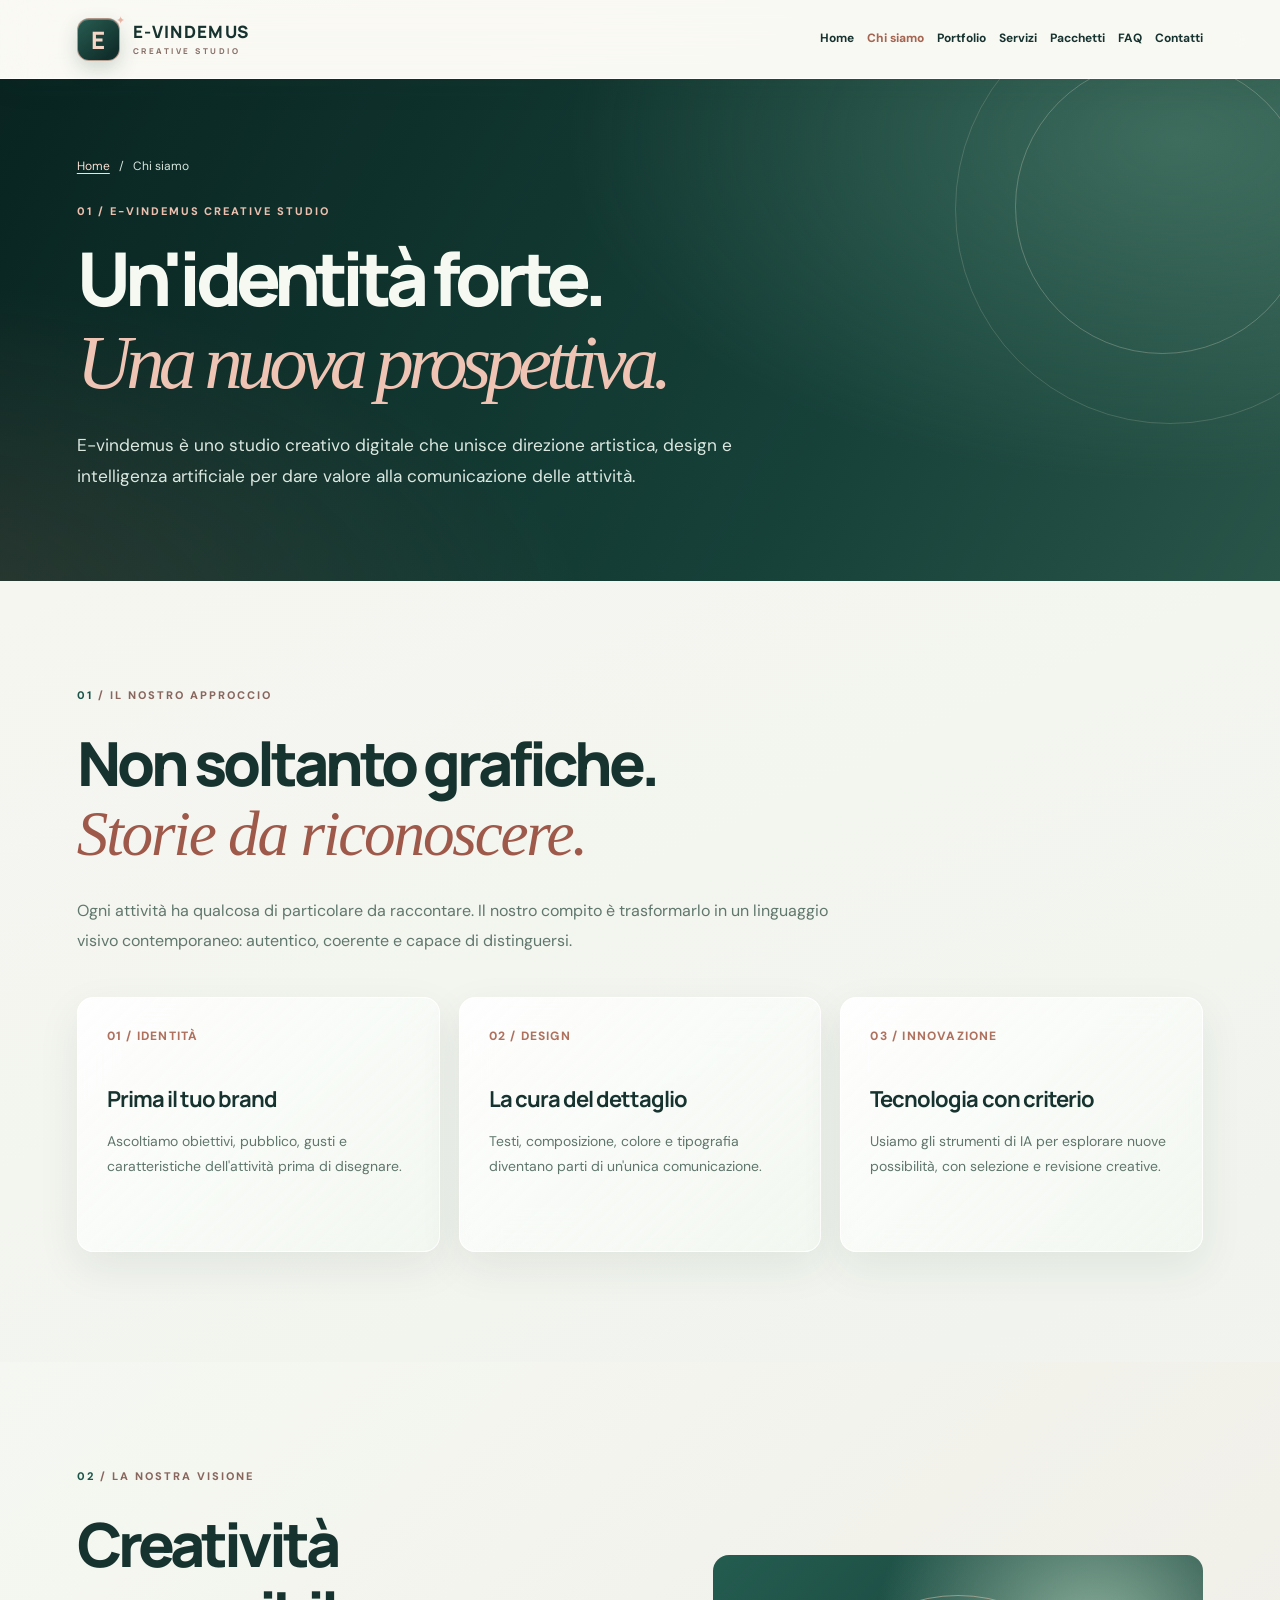
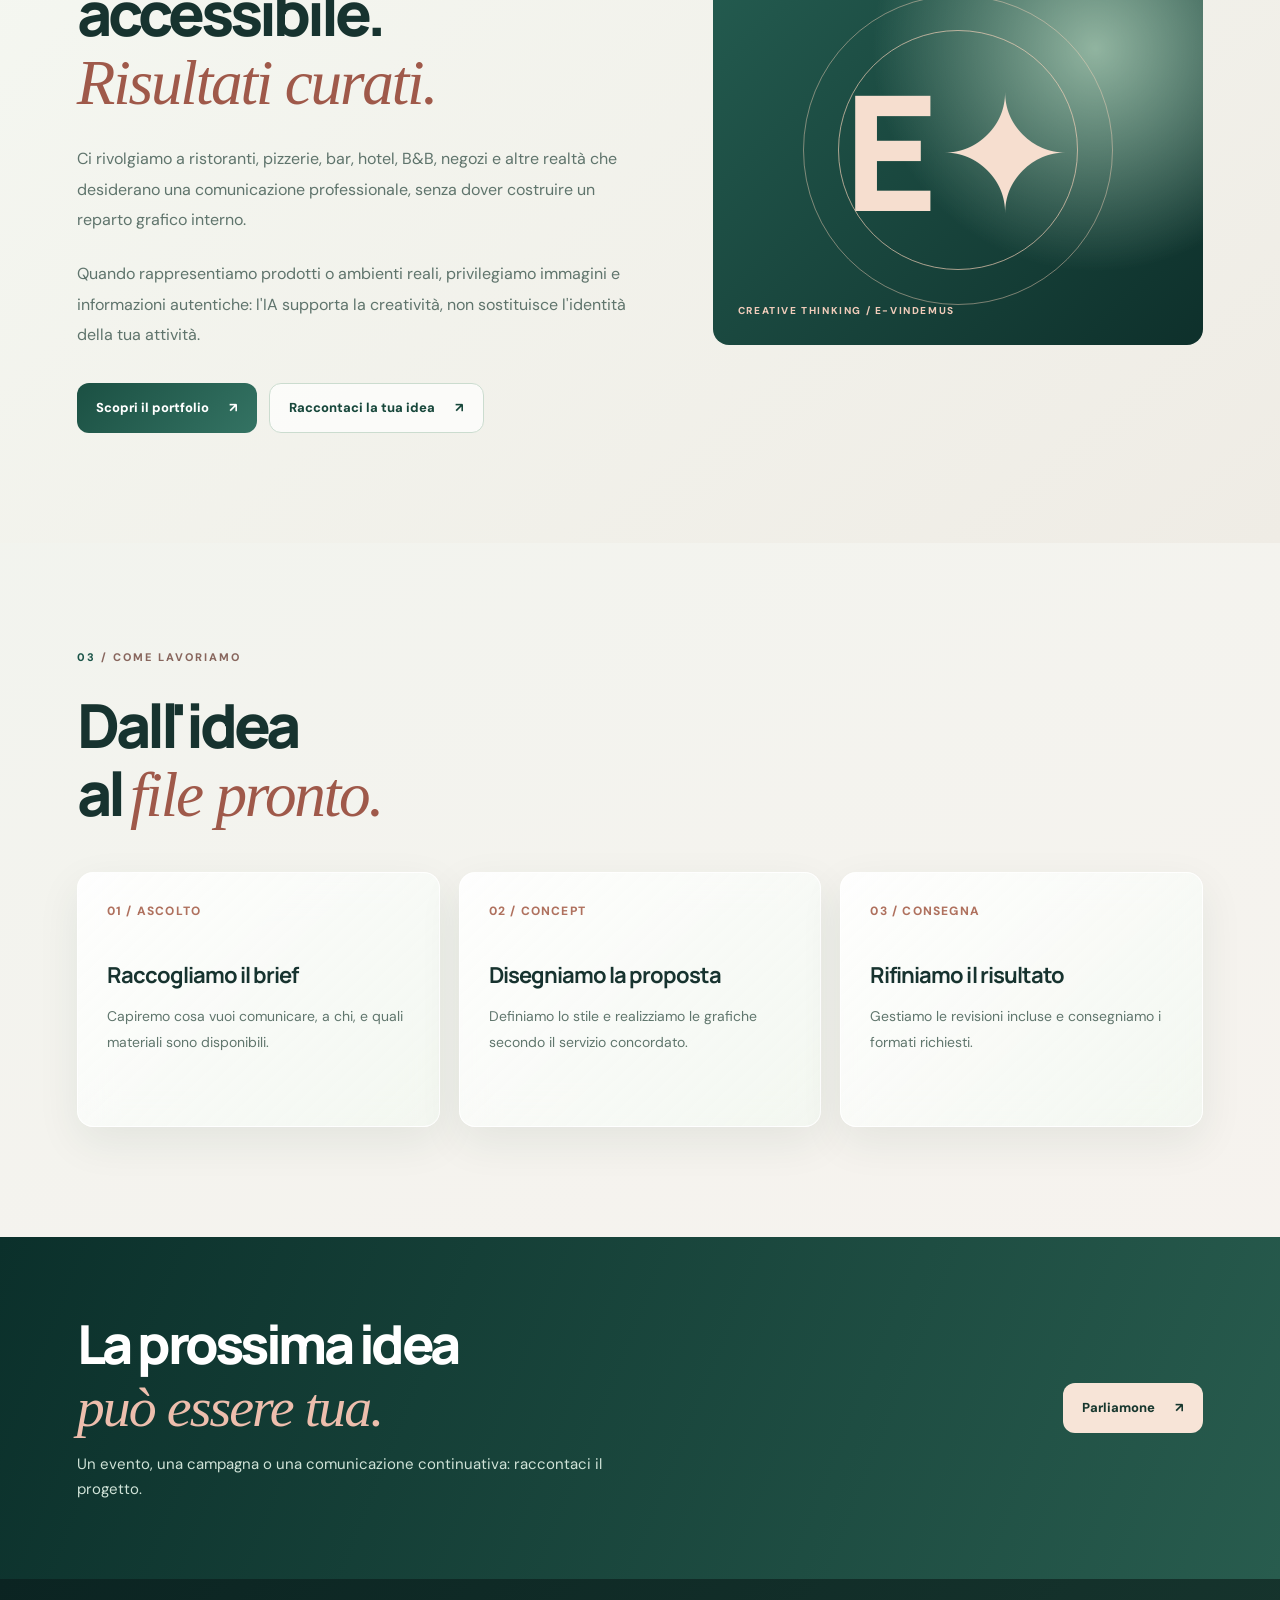
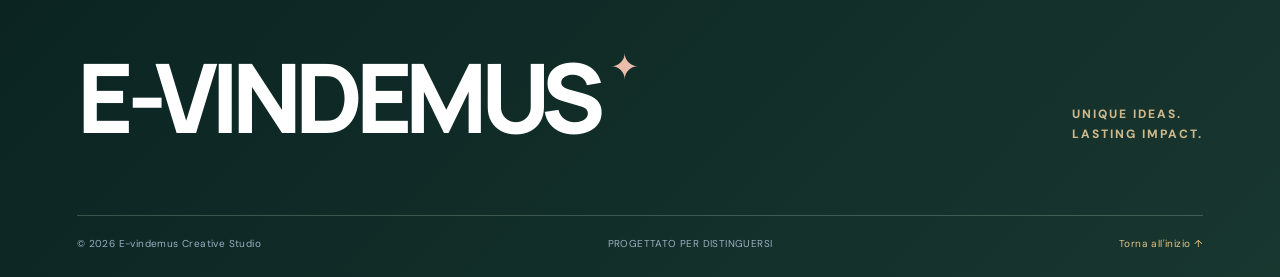
==== chi-siamo.html @ af142331 "feat: create About, Portfolio, FAQ and Contacts pages with navigation" ====
<!DOCTYPE html>
<html lang="it"><head>
<meta charset="utf-8"><meta name="viewport" content="width=device-width, initial-scale=1">
<meta name="description" content="E-vindemus: studio creativo digitale che unisce grafica, direzione artistica e intelligenza artificiale."><meta name="theme-color" content="#132C2A">
<meta property="og:type" content="website"><meta property="og:title" content="Chi siamo | E-vindemus"><meta property="og:description" content="E-vindemus: studio creativo digitale che unisce grafica, direzione artistica e intelligenza artificiale.">
<title>Chi siamo | E-vindemus</title>
<link rel="preconnect" href="https://fonts.googleapis.com">
<link rel="preconnect" href="https://fonts.gstatic.com" crossorigin>
<link href="https://fonts.googleapis.com/css2?family=DM+Sans:wght@400;500;600;700;800&family=Manrope:wght@400;500;600;700;800&display=swap" rel="stylesheet">
<link rel="stylesheet" href="assets/site-base.css"><link rel="stylesheet" href="assets/pages.css">
<script defer src="assets/config.js"></script><script defer src="assets/pages.js"></script>
</head><body><div id="ev-vindemus"><header class="ev-header">
<a class="ev-brand" href="index.html" aria-label="E-vindemus: torna alla homepage"><span class="ev-monogram">E<span>✦</span></span><span class="ev-wordmark">E-VINDEMUS<small>CREATIVE STUDIO</small></span></a>
<nav class="ev-nav" id="ev-navigation" aria-label="Navigazione principale">
<a href="index.html">Home</a>
<a href="chi-siamo.html" aria-current="page">Chi siamo</a>
<a href="portfolio.html">Portfolio</a>
<a href="index.html#ev-servizi">Servizi</a>
<a href="index.html#ev-pacchetti">Pacchetti</a>
<a href="faq.html">FAQ</a>
<a href="contatti.html">Contatti</a>
</nav>
<a class="ev-header-cta" href="contatti.html">Parliamo del tuo brand <span aria-hidden="true">↗</span></a>
<button class="ev-menu-toggle" type="button" aria-expanded="false" aria-controls="ev-navigation" aria-label="Apri il menu">☰</button>
</header><main id="ev-main"><section class="ev-inner-hero"><div class="ev-layout"><div class="ev-breadcrumb"><a href="index.html">Home</a><span>/</span><span>Chi siamo</span></div><div class="ev-page-kicker">01 / E-VINDEMUS CREATIVE STUDIO</div><h1>Un'identità forte.<br><em>Una nuova prospettiva.</em></h1><p>E-vindemus è uno studio creativo digitale che unisce direzione artistica, design e intelligenza artificiale per dare valore alla comunicazione delle attività.</p></div></section>
<section class="ev-layout ev-page-section"><div class="ev-section-label"><span>01</span> / IL NOSTRO APPROCCIO</div><h2>Non soltanto grafiche.<br><em>Storie da riconoscere.</em></h2><p class="ev-page-lead">Ogni attività ha qualcosa di particolare da raccontare. Il nostro compito è trasformarlo in un linguaggio visivo contemporaneo: autentico, coerente e capace di distinguersi.</p>
<div class="ev-feature-grid">
<article class="ev-feature-card ev-reveal"><span class="ev-feature-index">01 / IDENTITÀ</span><h3>Prima il tuo brand</h3><p>Ascoltiamo obiettivi, pubblico, gusti e caratteristiche dell'attività prima di disegnare.</p></article>
<article class="ev-feature-card ev-reveal"><span class="ev-feature-index">02 / DESIGN</span><h3>La cura del dettaglio</h3><p>Testi, composizione, colore e tipografia diventano parti di un'unica comunicazione.</p></article>
<article class="ev-feature-card ev-reveal"><span class="ev-feature-index">03 / INNOVAZIONE</span><h3>Tecnologia con criterio</h3><p>Usiamo gli strumenti di IA per esplorare nuove possibilità, con selezione e revisione creative.</p></article>
</div></section>
<section class="ev-page-section ev-page-section--soft"><div class="ev-layout ev-story"><div class="ev-reveal"><div class="ev-section-label"><span>02</span> / LA NOSTRA VISIONE</div><h2>Creatività accessibile.<br><em>Risultati curati.</em></h2><p>Ci rivolgiamo a ristoranti, pizzerie, bar, hotel, B&amp;B, negozi e altre realtà che desiderano una comunicazione professionale, senza dover costruire un reparto grafico interno.</p><p>Quando rappresentiamo prodotti o ambienti reali, privilegiamo immagini e informazioni autentiche: l'IA supporta la creatività, non sostituisce l'identità della tua attività.</p><div class="ev-page-actions"><a class="ev-page-button" href="portfolio.html">Scopri il portfolio <span>↗</span></a><a class="ev-page-button ev-page-button--line" href="contatti.html">Raccontaci la tua idea <span>↗</span></a></div></div><div class="ev-story-art ev-reveal" role="img" aria-label="Monogramma E-vindemus decorativo"><strong>E✦</strong><small>CREATIVE THINKING / E-VINDEMUS</small></div></div></section>
<section class="ev-page-section ev-layout"><div class="ev-section-label"><span>03</span> / COME LAVORIAMO</div><h2>Dall'idea<br>al <em>file pronto.</em></h2><div class="ev-feature-grid"><article class="ev-feature-card"><span class="ev-feature-index">01 / ASCOLTO</span><h3>Raccogliamo il brief</h3><p>Capiremo cosa vuoi comunicare, a chi, e quali materiali sono disponibili.</p></article><article class="ev-feature-card"><span class="ev-feature-index">02 / CONCEPT</span><h3>Disegniamo la proposta</h3><p>Definiamo lo stile e realizziamo le grafiche secondo il servizio concordato.</p></article><article class="ev-feature-card"><span class="ev-feature-index">03 / CONSEGNA</span><h3>Rifiniamo il risultato</h3><p>Gestiamo le revisioni incluse e consegniamo i formati richiesti.</p></article></div></section>
<section class="ev-page-cta"><div class="ev-layout"><div><h2>La prossima idea<br><em>può essere tua.</em></h2><p>Un evento, una campagna o una comunicazione continuativa: raccontaci il progetto.</p></div><a class="ev-page-button" href="contatti.html">Parliamone <span aria-hidden="true">↗</span></a></div></section></main><footer class="ev-footer"><div class="ev-layout"><div class="ev-footer-top"><div class="ev-footer-name">E-VINDEMUS<span>✦</span></div><p>UNIQUE IDEAS.<br>LASTING IMPACT.</p></div><div class="ev-footer-bottom"><span>© <span id="ev-year">2026</span> E-vindemus Creative Studio</span><span>PROGETTATO PER DISTINGUERSI</span><a href="index.html">Torna all'inizio ↑</a></div></div></footer></div></body></html>
---- assets/site-base.css ----
html{scroll-behavior:smooth}body{margin:0;background:#f7f5ef}


#ev-vindemus{--navy:#08182c;--navy2:#102741;--navy3:#163657;--navy4:#214766;--gold:#d6b16e;--gold2:#f3dbab;--warm:#f7f4ed;--paper:#fffefa;--ink:#162942;--muted:#6d7988;--line:#e6e2d8;background:var(--warm);color:var(--ink);font:400 15px/1.65 'DM Sans',Arial,sans-serif;width:100%;overflow:hidden;isolation:isolate}
#ev-vindemus *,#ev-vindemus *:before,#ev-vindemus *:after{box-sizing:border-box}#ev-vindemus h1,#ev-vindemus h2,#ev-vindemus h3,#ev-vindemus p{margin:0}#ev-vindemus h1,#ev-vindemus h2,#ev-vindemus h3{font-family:'Manrope',Arial,sans-serif}#ev-vindemus a{text-decoration:none;color:inherit}#ev-vindemus img,#ev-vindemus svg{display:block;max-width:100%}#ev-vindemus button,#ev-vindemus input,#ev-vindemus select,#ev-vindemus textarea{font:inherit}#ev-vindemus button{cursor:pointer}#ev-vindemus :focus-visible{outline:3px solid #e1b55e;outline-offset:3px}#ev-vindemus .ev-layout{max-width:1450px;padding-left:6%;padding-right:6%;margin:auto}#ev-vindemus section[id]{scroll-margin-top:85px}#ev-vindemus h2{font-size:clamp(37px,4.75vw,72px);line-height:1.13;letter-spacing:-.06em;font-weight:800}#ev-vindemus h2 em{font:italic 400 1.04em Georgia,serif;letter-spacing:-.035em;color:#b18b4b}#ev-vindemus .ev-section-label{font-size:11px;font-weight:800;letter-spacing:2px;color:#8b795b;margin-bottom:25px}#ev-vindemus .ev-section-label>span{color:#1b3d5a}#ev-vindemus .ev-section-label.ev-light-label{color:#e8d1a2}#ev-vindemus .ev-section-label.ev-light-label>span{color:#d7b36f}
/* NAVIGATION */
#ev-vindemus .ev-header{z-index:30;position:relative;min-height:84px;display:flex;align-items:center;gap:30px;padding:12px 6%;background:#f9f7f1;border-bottom:1px solid var(--line)}#ev-vindemus .ev-brand{display:flex;align-items:center;gap:13px;flex-shrink:0}#ev-vindemus .ev-monogram{position:relative;display:grid;place-items:center;width:43px;height:43px;background:var(--navy);color:var(--gold2);font:800 24px 'Manrope';border:1px solid #bf9a5d}#ev-vindemus .ev-monogram>span{position:absolute;font-size:11px;right:-6px;top:-7px;color:#dcb96b}#ev-vindemus .ev-wordmark{font:800 17px/1.05 'Manrope';letter-spacing:.08em}#ev-vindemus .ev-wordmark small{display:block;font-size:8px;color:#96845c;letter-spacing:2.5px;margin-top:6px}#ev-vindemus .ev-nav{display:flex;align-items:center;gap:clamp(14px,2vw,34px);margin-left:auto}#ev-vindemus .ev-nav a{font-size:12px;font-weight:700;white-space:nowrap}#ev-vindemus .ev-nav a:hover{color:#9f7637}#ev-vindemus .ev-header-cta{background:var(--navy);color:#fff;display:flex;align-items:center;gap:25px;padding:13px 19px;font-size:11px;font-weight:800;white-space:nowrap}#ev-vindemus .ev-header-cta span{color:var(--gold2);font-size:19px}#ev-vindemus .ev-header-cta:hover{background:var(--navy3)}#ev-vindemus .ev-menu-toggle{display:none;border:1px solid #d9d2c7;padding:5px 10px;background:transparent;color:var(--navy);font-size:23px}
/* HERO */
#ev-vindemus .ev-hero{position:relative;background:var(--navy);color:#f8f6f0}#ev-vindemus .ev-hero:before{content:'';position:absolute;inset:0;background:radial-gradient(circle at 70% 42%,#23486d77,transparent 35%),radial-gradient(circle at 35% 120%,#b28c4224,transparent 43%);pointer-events:none}#ev-vindemus .ev-grain{position:absolute;inset:0;opacity:.14;pointer-events:none;background-image:linear-gradient(90deg,#ffffff0b 1px,transparent 1px),linear-gradient(#ffffff0b 1px,transparent 1px);background-size:74px 74px}#ev-vindemus .ev-hero-main{display:grid;grid-template-columns:1.05fr .95fr;min-height:680px;align-items:stretch;position:relative;gap:2%}#ev-vindemus .ev-hero-copy{padding:102px 0 76px;display:flex;flex-direction:column;align-items:flex-start;position:relative;z-index:3}#ev-vindemus .ev-kicker{display:flex;align-items:center;gap:12px;font-size:10px;font-weight:800;letter-spacing:2px}#ev-vindemus .ev-gold{color:#e7cd97}#ev-vindemus .ev-kicker-line{width:26px;height:1px;background:var(--gold)}#ev-vindemus .ev-hero h1{font-size:clamp(52px,5.8vw,94px);letter-spacing:-.085em;line-height:1.03;font-weight:800;margin:33px 0 27px;white-space:nowrap}#ev-vindemus .ev-hero h1 em{font:italic 400 1.08em Georgia,serif;color:var(--gold2);letter-spacing:-.06em}#ev-vindemus .ev-hero-copy>p{font-size:16px;max-width:490px;color:#c4d0dd;line-height:1.85}#ev-vindemus .ev-hero-actions{display:flex;flex-wrap:wrap;gap:12px;margin-top:35px}#ev-vindemus .ev-btn{padding:16px 22px;display:flex;gap:27px;align-items:center;justify-content:space-between;font-size:12px;font-weight:800;transition:transform .25s,background .25s}#ev-vindemus .ev-btn:hover{transform:translateY(-3px)}#ev-vindemus .ev-btn-gold{background:var(--gold2);color:#13233a}#ev-vindemus .ev-btn-line{border:1px solid #59708a;color:#f6f6f2}#ev-vindemus .ev-btn-line:hover{background:#ffffff18}#ev-vindemus .ev-hero-under{margin-top:auto;padding-top:50px;color:#adbbc9;display:flex;gap:10px;align-items:center;font-size:12px}#ev-vindemus .ev-sparkle{font-size:24px;color:var(--gold)}
#ev-vindemus .ev-hero-composition{position:relative;min-height:610px;isolation:isolate}#ev-vindemus .ev-orbit{position:absolute;left:0;top:13%;width:590px;height:590px;border:1px solid #e3c58538;border-radius:50%;pointer-events:none}#ev-vindemus .ev-orbit-2{left:8%;top:23%;width:430px;height:430px}#ev-vindemus .ev-hero-poster{position:absolute;display:flex;flex-direction:column;align-items:flex-start;overflow:hidden;padding:24px;box-shadow:0 30px 55px #0009;border:1px solid #fff6;z-index:2}#ev-vindemus .ev-hero-poster>span,#ev-vindemus .ev-hero-poster>small{font:800 9px 'Manrope';letter-spacing:1.5px;z-index:2}#ev-vindemus .ev-hero-poster strong{font:800 clamp(33px,4vw,62px)/.91 'Manrope';letter-spacing:-.08em;z-index:2;margin:auto 0;color:#fff}#ev-vindemus .ev-hero-poster-a{width:55%;height:60%;left:8%;top:14%;transform:rotate(-11deg);background:linear-gradient(145deg,#193a55,#09243b);justify-content:space-between}#ev-vindemus .ev-gold-orb{position:absolute;width:280px;height:280px;border-radius:50%;background:radial-gradient(circle at 28% 25%,#fff1bd,#dbb571 52%,#7e5b33 80%);left:30%;top:15%;box-shadow:0 0 70px #edbf704d}#ev-vindemus .ev-hero-poster-b{width:47%;height:50%;right:4%;top:33%;z-index:3;transform:rotate(10deg);background:linear-gradient(130deg,#dec18a,#a57a3e);justify-content:space-between}#ev-vindemus .ev-hero-poster-b>span,#ev-vindemus .ev-hero-poster-b>small{color:#193248}#ev-vindemus .ev-hero-poster-b strong{font-size:clamp(31px,3.6vw,54px);color:#102d46}#ev-vindemus .ev-halo{position:absolute;width:250px;height:250px;border:34px solid #f8e6b668;border-radius:50%;top:22%;left:20%;box-shadow:inset 0 0 40px #fff7}#ev-vindemus .ev-stamp{position:absolute;right:7%;top:9%;border:1px solid #cba85a8c;color:#e5c58a;border-radius:50%;width:100px;height:100px;display:flex;flex-direction:column;align-items:center;justify-content:center;font:800 28px 'Manrope';transform:rotate(12deg);z-index:4}#ev-vindemus .ev-stamp>span{position:absolute;top:15px;right:24px;font-size:9px}#ev-vindemus .ev-stamp>small{font:800 8px/1.1 'Manrope';letter-spacing:2px;text-align:center}#ev-vindemus .ev-hero-index{position:absolute;bottom:7%;right:0;color:#d6bb82;font-size:10px;letter-spacing:2px}#ev-vindemus .ev-ticker{overflow:hidden;background:#d3ae6d;color:#13263e;white-space:nowrap;padding:15px 0;font:800 13px 'Manrope';letter-spacing:2px}#ev-vindemus .ev-ticker-track{display:flex;gap:35px;width:max-content;animation:ev-slide 26s linear infinite}#ev-vindemus .ev-ticker b{padding:0 25px;font-size:20px}#ev-vindemus .ev-ticker span{display:block}@keyframes ev-slide{to{transform:translateX(-50%)}}
/* INTRO */
#ev-vindemus .ev-intro{padding-top:125px;padding-bottom:125px;display:grid;grid-template-columns:28% 72%;gap:18px;border-bottom:1px solid var(--line)}#ev-vindemus .ev-intro-content>p{color:#677486;margin-top:31px;max-width:750px;font-size:16px;line-height:1.9}#ev-vindemus .ev-chips{display:flex;flex-wrap:wrap;gap:9px;margin-top:30px}#ev-vindemus .ev-chips span{border:1px solid #d7c6a6;padding:9px 14px;border-radius:30px;color:#6f624d;font-size:11px;font-weight:800;letter-spacing:.4px}
/* PORTFOLIO */
#ev-vindemus .ev-portfolio{padding-top:125px;padding-bottom:125px}#ev-vindemus .ev-heading-row{display:flex;align-items:flex-end;justify-content:space-between;gap:45px;margin-bottom:45px}#ev-vindemus .ev-heading-row>p{max-width:320px;flex:0 0 320px;color:var(--muted);line-height:1.85}#ev-vindemus .ev-filters{display:flex;flex-wrap:wrap;gap:8px;margin-bottom:26px}#ev-vindemus .ev-filter{border:1px solid #d5cec0;background:transparent;color:#46556c;padding:10px 20px;border-radius:30px;font-size:11px;font-weight:800}#ev-vindemus .ev-filter.is-active,#ev-vindemus .ev-filter:hover{background:var(--navy);color:#fff;border-color:var(--navy)}#ev-vindemus .ev-project-grid{display:grid;grid-template-columns:1fr 1fr;gap:55px 25px}#ev-vindemus .ev-project[hidden]{display:none!important}#ev-vindemus .ev-art{height:auto;aspect-ratio:1.1;min-height:380px;position:relative;overflow:hidden;isolation:isolate;padding:26px;transition:transform .3s}#ev-vindemus .ev-project:hover .ev-art{transform:translateY(-4px)}#ev-vindemus .ev-art-top{position:absolute;left:6%;top:6%;right:6%;display:flex;align-items:center;justify-content:space-between;font:800 10px 'Manrope';letter-spacing:1.3px;z-index:4}#ev-vindemus .ev-art-text{position:absolute;bottom:6%;left:6%;right:6%;z-index:3;display:flex;flex-direction:column;align-items:flex-start;gap:12px}#ev-vindemus .ev-art-text small{font:800 10px 'Manrope';letter-spacing:2px}#ev-vindemus .ev-art-text strong{font:800 clamp(36px,4.2vw,68px)/.91 'Manrope';letter-spacing:-.08em}#ev-vindemus .ev-art-text strong i{font:italic 400 1.03em Georgia,serif}#ev-vindemus .ev-art-text span{font:700 9px 'Manrope';letter-spacing:1.4px}#ev-vindemus .ev-art-corner{position:absolute;right:6%;bottom:6%;font-size:33px;opacity:.85}#ev-vindemus .ev-art-pizza{background:radial-gradient(circle at 64% 46%,#a84636,#4e1e23 48%,#2c1827 90%);color:#fff0dd}#ev-vindemus .ev-art-pizza:after{content:'';position:absolute;inset:0;background:linear-gradient(0deg,#1c1728d7 0%,transparent 38%);pointer-events:none}#ev-vindemus .ev-pizza-illustration{width:79%;position:absolute;left:22%;top:7%;transform:rotate(-16deg);filter:drop-shadow(0 25px 24px #190b13a3)}#ev-vindemus .ev-pizza-illustration svg{width:100%}#ev-vindemus .ev-art-hotel{background:radial-gradient(circle at 75% 22%,#355f74,#102c43 52%,#081c30);color:#fae6bf}#ev-vindemus .ev-hotel-illustration{position:absolute;width:83%;left:13%;top:7%;filter:drop-shadow(0 18px 15px #091d3277)}#ev-vindemus .ev-art-hotel:after{content:'';position:absolute;inset:0;background:linear-gradient(0deg,#051523e8 2%,transparent 47%);pointer-events:none}#ev-vindemus .ev-art-bar{background:radial-gradient(circle at 60% 32%,#425b86,#212d58 46%,#0c1d35 92%);color:#fff1d7}#ev-vindemus .ev-drink-illustration{position:absolute;width:81%;left:15%;top:5%;filter:drop-shadow(0 18px 20px #0a0d2d9e)}#ev-vindemus .ev-art-bar:after{content:'';position:absolute;inset:0;background:linear-gradient(0deg,#09162add 2%,transparent 46%);pointer-events:none}#ev-vindemus .ev-art-retail{background:radial-gradient(circle at 60% 45%,#d2c6ac,#b6a47f 46%,#a88d68 95%);color:#10293f}#ev-vindemus .ev-retail-illustration{position:absolute;width:84%;left:15%;top:4%;filter:drop-shadow(0 20px 20px #56402c55)}#ev-vindemus .ev-art-retail:after{content:'';position:absolute;inset:0;background:linear-gradient(0deg,#e6d4b5d9 0%,transparent 38%);pointer-events:none}#ev-vindemus .ev-art-retail .ev-art-text strong{font-size:clamp(34px,3.8vw,62px)}#ev-vindemus .ev-project-info{display:flex;justify-content:space-between;gap:18px;padding:20px 0;border-bottom:1px solid var(--line)}#ev-vindemus .ev-project-info span:not(.ev-project-arrow){font-size:10px;font-weight:800;letter-spacing:1.3px;color:#9c824e}#ev-vindemus .ev-project-info h3{font-size:24px;letter-spacing:-.05em;margin:5px 0}#ev-vindemus .ev-project-info p{color:var(--muted);font-size:12px}#ev-vindemus .ev-project-arrow{width:39px;height:39px;display:grid;place-items:center;border:1px solid #d7c6a7;border-radius:50%;color:#a2824a;font-size:19px;flex:0 0 auto}#ev-vindemus .ev-portfolio-disclaimer{margin-top:32px;color:#6b7682;font-size:12px;max-width:980px;line-height:1.85}#ev-vindemus .ev-portfolio-disclaimer span{color:#b48b46}
/* SERVICES */
#ev-vindemus .ev-services{background:var(--navy);color:#f8f5ef;padding:130px 0;position:relative}#ev-vindemus .ev-services:before{content:'';position:absolute;right:-150px;top:0;width:560px;height:560px;background:radial-gradient(circle,#335b7e5c,transparent 70%);pointer-events:none}#ev-vindemus .ev-services h2 em{color:#e9c891}#ev-vindemus .ev-services .ev-heading-row>p{color:#b6c5d1}#ev-vindemus .ev-services-grid{display:grid;grid-template-columns:repeat(4,1fr);gap:12px}#ev-vindemus .ev-service{display:flex;flex-direction:column;min-height:320px;background:var(--navy2);padding:24px;border:1px solid #49627f55;transition:background .25s,transform .25s}#ev-vindemus .ev-service:hover{background:#193653;transform:translateY(-4px)}#ev-vindemus .ev-service-head{display:flex;justify-content:space-between;align-items:center;font-size:9px;letter-spacing:1px;color:#d5b576;font-weight:800}#ev-vindemus .ev-service-head>span:last-child{font-size:20px}#ev-vindemus .ev-service-icon{font-size:62px;line-height:1;margin:32px 0 auto;color:var(--gold2)}#ev-vindemus .ev-service h3{font-size:19px;letter-spacing:-.04em;margin-bottom:13px}#ev-vindemus .ev-service p{color:#b7c5d2;font-size:12px;line-height:1.85}
/* PRICE */
#ev-vindemus .ev-pricing{padding-top:130px;padding-bottom:125px}#ev-vindemus .ev-price-grid{display:grid;grid-template-columns:repeat(3,1fr);gap:17px;align-items:stretch}#ev-vindemus .ev-plan{background:var(--paper);border:1px solid #e2dacc;display:flex;flex-direction:column;padding:31px 26px;min-height:510px;position:relative}#ev-vindemus .ev-plan-title{display:flex;justify-content:space-between;align-items:center;color:#a88851}#ev-vindemus .ev-plan-title small{font-size:10px;font-weight:800;letter-spacing:1.6px}#ev-vindemus .ev-plan-title span{font-size:22px}#ev-vindemus .ev-plan h3{font-size:32px;letter-spacing:-.06em;margin-top:25px}#ev-vindemus .ev-plan>p{color:var(--muted);font-size:13px;line-height:1.8;min-height:58px;margin-top:7px}#ev-vindemus .ev-price{display:flex;align-items:baseline;gap:8px;margin:25px 0}#ev-vindemus .ev-price strong{font:800 clamp(35px,3.4vw,52px) 'Manrope';letter-spacing:-.09em}#ev-vindemus .ev-price span{color:#798492;font-size:12px}#ev-vindemus .ev-rule{height:1px;background:#e2dbd0}#ev-vindemus .ev-plan ul{list-style:none;padding:0;margin:24px 0 30px;display:grid;gap:13px}#ev-vindemus .ev-plan li{display:flex;gap:10px;align-items:baseline;font-size:12px}#ev-vindemus .ev-plan li:before{content:'✓';color:#a88247;font-weight:800}#ev-vindemus .ev-plan-btn{margin-top:auto;display:flex;justify-content:space-between;gap:15px;background:var(--navy);color:#fff!important;padding:15px 18px;font-size:12px;font-weight:800;transition:background .2s}#ev-vindemus .ev-plan-btn:hover{background:var(--navy3)}#ev-vindemus .ev-plan-highlight{background:#132d4b;border-color:#132d4b;color:#fff}#ev-vindemus .ev-plan-highlight .ev-plan-title,#ev-vindemus .ev-plan-highlight .ev-plan>p,#ev-vindemus .ev-plan-highlight .ev-price span{color:#d4bd90}#ev-vindemus .ev-plan-highlight .ev-rule{background:#5e6e7e}#ev-vindemus .ev-plan-highlight li:before{color:#dfc58e}#ev-vindemus .ev-plan-highlight .ev-plan-btn{background:var(--gold2);color:#122740!important}#ev-vindemus .ev-plan-highlight .ev-plan-btn:hover{background:#f8e6c4}#ev-vindemus .ev-plan-badge{position:absolute;top:-28px;left:0;right:0;background:#d6b16e;color:#13243b;text-align:center;padding:7px;font-size:10px;letter-spacing:1px;font-weight:800}#ev-vindemus .ev-pricing-note{font-size:12px;line-height:1.8;color:var(--muted);margin-top:26px;max-width:950px}
/* PROCESS */
#ev-vindemus .ev-process{padding:125px 0;background:#ebe6db}#ev-vindemus .ev-process .ev-heading-row>p{color:#657286}#ev-vindemus .ev-steps{display:grid;grid-template-columns:repeat(4,1fr);gap:18px}#ev-vindemus .ev-steps article{padding:24px 5px 0 0;border-top:1px solid #c9b99d}#ev-vindemus .ev-steps article>span{font-size:11px;letter-spacing:2px;font-weight:800;color:#a17e43}#ev-vindemus .ev-step-mark{font-size:55px;color:#9d7d49;margin:20px 0 28px}#ev-vindemus .ev-steps h3{font-size:22px;letter-spacing:-.04em;margin-bottom:12px}#ev-vindemus .ev-steps p{font-size:13px;color:#667180;line-height:1.8}
/* FAQ */
#ev-vindemus .ev-faq{padding-top:130px;padding-bottom:135px;display:grid;grid-template-columns:.85fr 1.15fr;gap:65px}#ev-vindemus .ev-faq>div>p{margin-top:20px;color:var(--muted)}#ev-vindemus .ev-faq-items{border-top:1px solid var(--line)}#ev-vindemus .ev-faq-items details{border-bottom:1px solid var(--line)}#ev-vindemus .ev-faq-items summary{list-style:none;display:flex;justify-content:space-between;gap:25px;align-items:center;padding:23px 0;font-weight:800;font-size:14px;cursor:pointer}#ev-vindemus .ev-faq-items summary::-webkit-details-marker{display:none}#ev-vindemus .ev-faq-items summary span{width:30px;height:30px;border:1px solid #d9bd87;display:grid;place-items:center;flex:0 0 auto;font-size:18px;color:#987540}#ev-vindemus .ev-faq-items details[open] summary span{transform:rotate(45deg)}#ev-vindemus .ev-faq-items details p{color:var(--muted);font-size:13px;line-height:1.85;padding:0 30px 22px 0}
/* CONTACT */
#ev-vindemus .ev-contact{background:linear-gradient(120deg,#0b1c30,#163656);color:#fff;padding:125px 0;position:relative}#ev-vindemus .ev-contact:after{content:'';position:absolute;left:-300px;top:-300px;width:720px;height:720px;background:radial-gradient(circle,#d1a15d32,transparent 67%);pointer-events:none}#ev-vindemus .ev-contact-grid{display:grid;grid-template-columns:1fr .95fr;gap:9%;position:relative;z-index:1}#ev-vindemus .ev-contact h2{font-size:clamp(49px,6vw,90px)}#ev-vindemus .ev-contact h2 em{color:var(--gold2)}#ev-vindemus .ev-contact-copy>p{margin-top:30px;max-width:400px;color:#c3d0df;line-height:1.9}#ev-vindemus .ev-contact-goldmark{font-size:100px;color:#e2c085;line-height:1;margin:35px 0 25px}#ev-vindemus .ev-contact-small{color:#bfaa87;font-size:10px;letter-spacing:2px;font-weight:800}#ev-vindemus .ev-contact-panel{padding:clamp(24px,3.2vw,43px);background:var(--paper);color:var(--navy)}#ev-vindemus .ev-contact-panel-top{display:flex;justify-content:space-between;gap:20px;align-items:flex-start;margin-bottom:28px}#ev-vindemus .ev-contact-panel-top h3{font-size:27px;line-height:1.2;letter-spacing:-.05em}#ev-vindemus .ev-contact-panel-top>span{font-size:28px;color:#bb9558}#ev-vindemus #ev-contact-form{display:grid;gap:9px}#ev-vindemus #ev-contact-form label{font-size:12px;font-weight:800;margin-top:7px}#ev-vindemus #ev-contact-form input,#ev-vindemus #ev-contact-form select,#ev-vindemus #ev-contact-form textarea{width:100%;min-width:0;color:#172f48;border:1px solid #dedbd4;background:#f8f7f3;padding:13px 14px;border-radius:0;font-size:13px;outline-color:var(--gold)}#ev-vindemus #ev-contact-form textarea{resize:vertical}#ev-vindemus #ev-contact-form button{border:0;background:var(--navy);color:white;padding:16px 19px;display:flex;justify-content:space-between;font-weight:800;font-size:12px;margin-top:12px}#ev-vindemus #ev-contact-form button:hover{background:var(--navy3)}#ev-vindemus #ev-contact-form>small{font-size:10px;color:#7b8490;line-height:1.7}#ev-vindemus .ev-form-result{white-space:pre-line;overflow-wrap:anywhere;font-size:12px;color:#7e683d}
/* FOOTER */
#ev-vindemus .ev-footer{background:#061322;color:#fff;padding:70px 0 25px}#ev-vindemus .ev-footer-top{display:flex;align-items:flex-end;justify-content:space-between;gap:20px;margin-bottom:70px}#ev-vindemus .ev-footer-name{font:800 clamp(40px,7.5vw,105px)/1 'Manrope';letter-spacing:-.075em;overflow-wrap:anywhere}#ev-vindemus .ev-footer-name span{font-size:.36em;vertical-align:top;color:var(--gold2);margin-left:12px}#ev-vindemus .ev-footer-top>p{font-size:12px;letter-spacing:2px;font-weight:800;color:#cfb88b}#ev-vindemus .ev-footer-bottom{border-top:1px solid #37516b;padding-top:20px;display:flex;justify-content:space-between;gap:15px;flex-wrap:wrap;font-size:10px;color:#9baec3;letter-spacing:.4px}#ev-vindemus .ev-footer-bottom a{color:#e1c58c}
/* REVEAL */
#ev-vindemus .ev-reveal{opacity:1;transform:none}#ev-vindemus.ev-motion .ev-reveal{opacity:1;transform:none}#ev-vindemus.ev-motion .ev-reveal.ev-visible{opacity:1;transform:none}
@media(max-width:1120px){#ev-vindemus .ev-nav{gap:15px}#ev-vindemus .ev-header-cta{display:none}#ev-vindemus .ev-service{padding:19px}#ev-vindemus .ev-hero h1{font-size:clamp(48px,5.2vw,74px)}}
@media(max-width:900px){#ev-vindemus .ev-nav{display:none;position:absolute;top:100%;right:4%;left:4%;background:#fff;border:1px solid var(--line);padding:20px;box-shadow:0 18px 35px #0002;flex-direction:column;align-items:stretch;gap:13px}#ev-vindemus .ev-nav.ev-open{display:flex}#ev-vindemus .ev-menu-toggle{display:block;margin-left:auto}#ev-vindemus .ev-hero-main{grid-template-columns:1fr;gap:0}#ev-vindemus .ev-hero-copy{padding:85px 0 40px;min-height:520px}#ev-vindemus .ev-hero h1{font-size:clamp(52px,8.5vw,85px)}#ev-vindemus .ev-hero-composition{height:510px;min-height:510px;max-width:650px;width:100%;margin:0 auto}#ev-vindemus .ev-hero-poster-a{left:18%;height:73%;top:5%}#ev-vindemus .ev-hero-poster-b{right:11%;height:62%;top:22%}#ev-vindemus .ev-orbit{left:10%;top:0}#ev-vindemus .ev-orbit-2{left:17%;top:12%}#ev-vindemus .ev-hero-index{right:9%;bottom:5%}#ev-vindemus .ev-intro{grid-template-columns:1fr;gap:13px;padding-top:90px;padding-bottom:90px}#ev-vindemus .ev-intro .ev-section-label{margin-bottom:15px}#ev-vindemus .ev-services-grid{grid-template-columns:1fr 1fr}#ev-vindemus .ev-price-grid{grid-template-columns:1fr;gap:35px}#ev-vindemus .ev-plan{min-height:0}#ev-vindemus .ev-steps{grid-template-columns:1fr 1fr}#ev-vindemus .ev-contact-grid{grid-template-columns:1fr;gap:45px}#ev-vindemus .ev-contact-goldmark{display:none}#ev-vindemus .ev-contact-small{margin-top:20px}#ev-vindemus .ev-faq{grid-template-columns:1fr;gap:25px}}
@media(max-width:650px){#ev-vindemus .ev-layout{padding-left:5%;padding-right:5%}#ev-vindemus .ev-header{padding:12px 5%;min-height:72px}#ev-vindemus .ev-wordmark{font-size:14px}#ev-vindemus .ev-monogram{width:37px;height:37px}#ev-vindemus .ev-hero-copy{padding-top:62px;min-height:500px}#ev-vindemus .ev-hero h1{font-size:clamp(43px,9.4vw,65px)}#ev-vindemus .ev-hero-copy>p{font-size:14px}#ev-vindemus .ev-hero-actions{gap:10px}#ev-vindemus .ev-btn{font-size:11px;padding:13px 14px;gap:12px}#ev-vindemus .ev-hero-composition{height:380px;min-height:380px}#ev-vindemus .ev-hero-poster{padding:15px}#ev-vindemus .ev-hero-poster strong{font-size:clamp(25px,7vw,45px)}#ev-vindemus .ev-hero-poster-b strong{font-size:clamp(23px,6vw,36px)}#ev-vindemus .ev-hero-poster-a{left:8%;width:54%}#ev-vindemus .ev-hero-poster-b{right:5%;width:46%}#ev-vindemus .ev-gold-orb{width:180px;height:180px}#ev-vindemus .ev-halo{width:180px;height:180px}#ev-vindemus .ev-stamp{right:9%;top:2%;width:68px;height:68px;font-size:18px}#ev-vindemus .ev-stamp>small{font-size:5px}#ev-vindemus .ev-stamp>span{font-size:8px;top:10px;right:17px}#ev-vindemus .ev-hero-poster>span,#ev-vindemus .ev-hero-poster>small{font-size:7px}#ev-vindemus .ev-hero-index{font-size:8px}#ev-vindemus .ev-intro,#ev-vindemus .ev-portfolio,#ev-vindemus .ev-services,#ev-vindemus .ev-pricing,#ev-vindemus .ev-process,#ev-vindemus .ev-faq,#ev-vindemus .ev-contact{padding-top:82px;padding-bottom:82px}#ev-vindemus h2{font-size:clamp(36px,8vw,54px)}#ev-vindemus .ev-heading-row{display:block;margin-bottom:34px}#ev-vindemus .ev-heading-row>p{margin-top:22px;font-size:14px}#ev-vindemus .ev-project-grid{grid-template-columns:1fr;gap:34px}#ev-vindemus .ev-art{min-height:0;aspect-ratio:1/1}#ev-vindemus .ev-art-text strong,#ev-vindemus .ev-art-retail .ev-art-text strong{font-size:clamp(37px,9vw,58px)}#ev-vindemus .ev-service{min-height:275px}#ev-vindemus .ev-services-grid{gap:10px}#ev-vindemus .ev-service-icon{font-size:43px}#ev-vindemus .ev-service h3{font-size:17px}#ev-vindemus .ev-service p{font-size:11px}#ev-vindemus .ev-steps{gap:25px 14px}#ev-vindemus .ev-faq{gap:30px}#ev-vindemus .ev-contact h2{font-size:clamp(47px,10vw,68px)}#ev-vindemus .ev-footer-top{display:block;margin-bottom:45px}#ev-vindemus .ev-footer-top>p{margin-top:25px}#ev-vindemus .ev-footer-name{font-size:clamp(37px,9vw,65px)}}
@media(max-width:420px){#ev-vindemus .ev-hero h1{font-size:10.1vw}#ev-vindemus .ev-kicker{font-size:8px}#ev-vindemus .ev-hero-under{font-size:10px}#ev-vindemus .ev-service-grid{grid-template-columns:1fr}#ev-vindemus .ev-services-grid{grid-template-columns:1fr}#ev-vindemus .ev-steps{grid-template-columns:1fr}#ev-vindemus .ev-art{padding:15px}#ev-vindemus .ev-art-text strong,#ev-vindemus .ev-art-retail .ev-art-text strong{font-size:10.3vw}}
@media(prefers-reduced-motion:reduce){#ev-vindemus *,#ev-vindemus *:before,#ev-vindemus *:after{animation:none!important;transition:none!important}#ev-vindemus.ev-motion .ev-reveal{opacity:1;transform:none}}



/* E-VINDEMUS — LIQUID GLASS / NAVY & CHAMPAGNE / v2
   Raggi degli elementi UI: massimo 16px. I cerchi sono elementi decorativi. */
#ev-vindemus{
  --navy:#08182c;--navy2:#102741;--navy3:#163657;
  --gold:#d6b16e;--gold2:#f3dbab;--warm:#f7f4ed;
  --paper:#fffefa;--ink:#14263c;--muted:#647486;
  --ev-ease:cubic-bezier(.22,1,.36,1);
  background:linear-gradient(155deg,#faf9f5 0%,#f4f7f9 45%,#f9f6ef 100%);
  font-synthesis:none;
}
#ev-vindemus .ev-layout{max-width:1480px}
#ev-vindemus h2{letter-spacing:-.065em}
#ev-vindemus .ev-header{
  position:sticky;top:0;
  z-index:80;min-height:79px;
  background:rgba(249,250,251,.78);
  -webkit-backdrop-filter:blur(22px) saturate(170%);
  backdrop-filter:blur(22px) saturate(170%);
  border-bottom:1px solid rgba(255,255,255,.78);
  box-shadow:0 6px 34px rgba(8,24,44,.055);
}
#ev-vindemus .ev-brand{transition:transform .35s var(--ev-ease)}
#ev-vindemus .ev-brand:hover{transform:translateY(-1px)}
#ev-vindemus .ev-monogram{
  border-radius:12px;
  background:linear-gradient(145deg,#1b405e,#071a2c 65%);
  border-color:rgba(243,219,171,.7);
  box-shadow:inset 0 1px 0 rgba(255,255,255,.24),0 6px 18px rgba(8,24,44,.16)
}
#ev-vindemus .ev-nav a{transition:color .25s ease}
#ev-vindemus .ev-header-cta{
  border-radius:12px;
  background:linear-gradient(125deg,#102941,#173d5a);
  box-shadow:0 8px 22px rgba(8,24,44,.13);
  transition:transform .3s var(--ev-ease),box-shadow .3s;
}
#ev-vindemus .ev-header-cta:hover{transform:translateY(-2px);box-shadow:0 13px 27px rgba(8,24,44,.19)}
#ev-vindemus .ev-menu-toggle{border-radius:10px;background:rgba(255,255,255,.48)}
#ev-vindemus .ev-hero{
  --ev-pointer-x:65%;--ev-pointer-y:32%;
  background:
    radial-gradient(ellipse 70% 70% at 94% 19%,rgba(43,88,126,.48) 0%,transparent 68%),
    radial-gradient(ellipse 65% 75% at -13% 101%,rgba(184,130,66,.18) 0%,transparent 66%),
    linear-gradient(120deg,#061426 0%,#0a2137 52%,#112f4a 100%);
  isolation:isolate;overflow:hidden;
}
#ev-vindemus .ev-hero:before{
  background:radial-gradient(ellipse 48% 70% at var(--ev-pointer-x) var(--ev-pointer-y),rgba(235,200,137,.11),transparent 72%);
  opacity:.9;z-index:0;
}
#ev-vindemus .ev-hero:after{
  content:"";position:absolute;inset:auto -12% -40% auto;width:55%;height:90%;
  background:radial-gradient(ellipse,rgba(100,154,194,.19),transparent 67%);
  pointer-events:none;filter:blur(15px);animation:ev-ambient 12s ease-in-out infinite alternate;z-index:0;
}
#ev-vindemus .ev-grain{opacity:.07;background-size:85px 85px;z-index:1}
#ev-vindemus .ev-hero-main{position:relative;z-index:2;min-height:690px}
#ev-vindemus .ev-kicker{letter-spacing:1.55px}
#ev-vindemus .ev-hero h1{letter-spacing:-.078em;text-wrap:balance}
#ev-vindemus .ev-hero h1 em{
  color:#f3dbab;
  background:linear-gradient(100deg,#fff1d0 5%,#c49a55 38%,#f9e7b9 67%,#e0b56a 100%);
  background-size:210% 100%;
  -webkit-background-clip:text;background-clip:text;-webkit-text-fill-color:transparent;
  animation:ev-gold-shift 11s ease-in-out infinite alternate;
}
#ev-vindemus .ev-hero-copy>p{color:#cbd8e4}
#ev-vindemus .ev-hero-under{color:#bac9d7}
#ev-vindemus .ev-btn,
#ev-vindemus .ev-plan-btn,
#ev-vindemus #ev-contact-form button{
  position:relative;overflow:hidden;border-radius:12px;
  transition:transform .35s var(--ev-ease),box-shadow .35s var(--ev-ease),background .3s ease;
}
#ev-vindemus .ev-btn:after,
#ev-vindemus .ev-plan-btn:after,
#ev-vindemus #ev-contact-form button:after{
  content:"";position:absolute;width:55%;height:210%;left:-80%;top:-52%;transform:rotate(25deg);
  background:linear-gradient(90deg,transparent,rgba(255,255,255,.35),transparent);
  transition:left .65s var(--ev-ease);pointer-events:none;
}
#ev-vindemus .ev-btn:hover:after,
#ev-vindemus .ev-plan-btn:hover:after,
#ev-vindemus #ev-contact-form button:hover:after{left:140%}
#ev-vindemus .ev-btn:hover,#ev-vindemus .ev-plan-btn:hover{transform:translateY(-3px)}
#ev-vindemus .ev-btn-gold{
  background:linear-gradient(135deg,#ffe5b0,#d5a65b 85%);
  color:#122a43;box-shadow:0 10px 30px rgba(208,165,95,.19),inset 0 1px 0 rgba(255,255,255,.7);
}
#ev-vindemus .ev-btn-line{
  background:rgba(255,255,255,.065);
  -webkit-backdrop-filter:blur(16px);backdrop-filter:blur(16px);
  border:1px solid rgba(238,244,250,.32);
  box-shadow:inset 0 1px 0 rgba(255,255,255,.12);
}
#ev-vindemus .ev-btn-line:hover{background:rgba(255,255,255,.14)}
#ev-vindemus .ev-hero-composition{--ev-move-x:0px;--ev-move-y:0px}
#ev-vindemus .ev-hero-composition:before{
  content:"";position:absolute;inset:11% 3% 15% 2%;border-radius:16px;
  background:linear-gradient(140deg,rgba(255,255,255,.09),rgba(255,255,255,.015) 43%,rgba(231,193,126,.09));
  border:1px solid rgba(255,255,255,.15);box-shadow:inset 0 1px rgba(255,255,255,.16),0 22px 75px rgba(0,0,0,.1);
  -webkit-backdrop-filter:blur(6px);backdrop-filter:blur(6px);
  transform:rotate(1.5deg);
}
#ev-vindemus .ev-hero-poster{
  border-radius:16px;
  border:1px solid rgba(255,245,219,.65);
  box-shadow:0 26px 75px rgba(0,5,21,.45),0 2px 0 rgba(255,255,255,.14) inset;
  will-change:transform;
  transition:transform .8s var(--ev-ease),box-shadow .5s;
}
#ev-vindemus .ev-hero-poster-a{transform:translate3d(var(--ev-move-a-x,0px),var(--ev-move-a-y,0px),0) rotate(-9deg);background:linear-gradient(145deg,#204a68,#082239)}
#ev-vindemus .ev-hero-poster-b{transform:translate3d(var(--ev-move-b-x,0px),var(--ev-move-b-y,0px),0) rotate(8deg);background:linear-gradient(130deg,#edce96,#b4854b)}
#ev-vindemus .ev-hero-poster:hover{box-shadow:0 36px 90px rgba(0,4,17,.52),0 2px 0 rgba(255,255,255,.3) inset}
#ev-vindemus .ev-stamp{transform:rotate(8deg);box-shadow:0 8px 40px rgba(0,0,0,.15),inset 0 0 20px rgba(230,186,115,.08);-webkit-backdrop-filter:blur(13px);backdrop-filter:blur(13px)}
#ev-vindemus .ev-hero-index{color:#e4c48b}
#ev-vindemus .ev-ticker{background:linear-gradient(90deg,#f2dba9,#d6ad65 48%,#f3deb7);border-top:1px solid rgba(255,255,255,.45)}
#ev-vindemus .ev-intro{
  background:radial-gradient(ellipse 50% 60% at 93% 30%,rgba(215,230,242,.46),transparent 78%);
}
#ev-vindemus .ev-chips span{
  border-radius:12px;
  background:rgba(255,255,255,.58);
  border:1px solid rgba(201,178,133,.48);
  box-shadow:inset 0 1px 0 rgba(255,255,255,.8),0 4px 16px rgba(8,24,44,.025);
  -webkit-backdrop-filter:blur(10px);backdrop-filter:blur(10px);
}
#ev-vindemus .ev-portfolio{position:relative}
#ev-vindemus .ev-portfolio:before{
  content:"";position:absolute;top:80px;right:-7%;height:600px;width:55%;
  background:radial-gradient(ellipse,rgba(212,226,239,.46),transparent 66%);pointer-events:none;z-index:0;
}
#ev-vindemus .ev-portfolio>*{position:relative;z-index:1}
#ev-vindemus .ev-filter{
  border-radius:11px;
  background:rgba(255,255,255,.59);
  -webkit-backdrop-filter:blur(12px);backdrop-filter:blur(12px);
  border:1px solid rgba(202,209,217,.72);
  transition:background .3s,box-shadow .3s,transform .3s var(--ev-ease);
}
#ev-vindemus .ev-filter:hover{transform:translateY(-2px)}
#ev-vindemus .ev-filter.is-active{
  background:linear-gradient(135deg,#102b45,#24496a);border-color:#24496a;
  box-shadow:0 7px 17px rgba(9,34,58,.14);
}
#ev-vindemus .ev-project{
  border-radius:16px;
  padding:8px 8px 4px;
  border:1px solid rgba(255,255,255,.95);
  background:rgba(255,255,255,.75);
  -webkit-backdrop-filter:blur(18px);backdrop-filter:blur(18px);
  box-shadow:0 8px 32px rgba(22,45,65,.055),0 1px 1px rgba(17,37,58,.035);
  transition:box-shadow .45s var(--ev-ease),transform .45s var(--ev-ease);
  overflow:hidden;
}
#ev-vindemus .ev-project:hover{transform:translateY(-6px);box-shadow:0 22px 55px rgba(22,45,65,.13)}
#ev-vindemus .ev-project .ev-art{
  border-radius:12px;
  transform:none;
  overflow:hidden;
}
#ev-vindemus .ev-project:hover .ev-art{transform:none}
#ev-vindemus .ev-project .ev-art svg{
  transition:transform .7s var(--ev-ease);transform-origin:50% 50%;
}
#ev-vindemus .ev-project:hover .ev-art svg{transform:scale(1.055)}
#ev-vindemus .ev-art-top span{
  border-radius:9px;padding:7px 9px;
  background:rgba(10,27,43,.23);
  border:1px solid rgba(255,255,255,.2);
  -webkit-backdrop-filter:blur(9px);backdrop-filter:blur(9px);
  text-shadow:0 1px 8px rgba(0,0,0,.2)
}
#ev-vindemus .ev-art-retail .ev-art-top span{background:rgba(255,255,255,.38);border-color:rgba(255,255,255,.5)}
#ev-vindemus .ev-project-info{border-bottom:0;padding:19px 12px 15px}
#ev-vindemus .ev-project-arrow{
  background:linear-gradient(145deg,#fff,#f6f1e6);
  box-shadow:inset 0 1px rgba(255,255,255,.9),0 4px 12px rgba(12,32,51,.08);
  transition:transform .35s var(--ev-ease);
}
#ev-vindemus .ev-project:hover .ev-project-arrow{transform:translate(2px,-2px)}
#ev-vindemus .ev-services{
  background:
    radial-gradient(ellipse 58% 83% at 100% 2%,rgba(43,93,137,.42),transparent 68%),
    radial-gradient(ellipse 40% 66% at -8% 90%,rgba(191,148,83,.12),transparent 68%),
    linear-gradient(145deg,#071627,#132f49 65%,#081a2f);
}
#ev-vindemus .ev-services:before{background:radial-gradient(circle,rgba(146,177,199,.19),transparent 66%);filter:blur(40px)}
#ev-vindemus .ev-service{
  position:relative;overflow:hidden;isolation:isolate;
  border-radius:16px;
  background:linear-gradient(145deg,rgba(255,255,255,.14),rgba(255,255,255,.035) 75%);
  border:1px solid rgba(255,255,255,.19);
  box-shadow:inset 0 1px 0 rgba(255,255,255,.21),0 17px 40px rgba(0,0,0,.12);
  -webkit-backdrop-filter:blur(21px) saturate(140%);backdrop-filter:blur(21px) saturate(140%);
  transition:transform .45s var(--ev-ease),background .35s,box-shadow .45s;
}
#ev-vindemus .ev-service:before{
  content:"";position:absolute;top:-110px;left:-90px;width:230px;height:230px;
  border-radius:50%;background:radial-gradient(circle,rgba(237,203,145,.15),transparent 70%);pointer-events:none;
}
#ev-vindemus .ev-service:hover{
  background:linear-gradient(145deg,rgba(255,255,255,.19),rgba(255,255,255,.06) 70%);
  transform:translateY(-7px);
  box-shadow:inset 0 1px 0 rgba(255,255,255,.28),0 25px 55px rgba(0,0,0,.2)
}
#ev-vindemus .ev-service-icon{color:#f3dfb7;text-shadow:0 7px 30px rgba(233,201,148,.18)}
#ev-vindemus .ev-service p{color:#c8d4df}
#ev-vindemus .ev-pricing{
  background:radial-gradient(ellipse 58% 74% at 110% 43%,rgba(209,226,239,.41),transparent 73%);
}
#ev-vindemus .ev-plan{
  border-radius:16px;overflow:hidden;
  background:linear-gradient(150deg,rgba(255,255,255,.95),rgba(250,249,245,.73));
  border:1px solid rgba(255,255,255,.9);
  box-shadow:0 14px 45px rgba(21,45,66,.07),0 1px 2px rgba(18,40,65,.025);
  -webkit-backdrop-filter:blur(18px);backdrop-filter:blur(18px);
  transition:transform .4s var(--ev-ease),box-shadow .4s;
}
#ev-vindemus .ev-plan:hover{transform:translateY(-7px);box-shadow:0 24px 60px rgba(21,45,66,.13)}
#ev-vindemus .ev-plan-highlight{
  background:
    radial-gradient(ellipse at 100% 5%,rgba(209,173,104,.18),transparent 40%),
    linear-gradient(155deg,rgba(28,69,104,.98),rgba(9,30,52,.99) 80%);
  border:1px solid rgba(219,189,126,.6);
  box-shadow:0 22px 65px rgba(11,44,72,.23),inset 0 1px 0 rgba(255,255,255,.2);
}
#ev-vindemus .ev-plan-highlight:hover{box-shadow:0 29px 80px rgba(11,44,72,.29)}
#ev-vindemus .ev-plan-badge{
  position:relative;top:auto;left:auto;right:auto;
  margin:-31px -26px 30px;padding:11px 15px;
  background:linear-gradient(90deg,#edd3a2,#c69c5b 60%,#ead3a5);
  letter-spacing:1.1px;
}
#ev-vindemus .ev-plan-highlight .ev-plan-btn{
  background:linear-gradient(110deg,#ffe8bb,#d9ad67);box-shadow:0 9px 25px rgba(0,0,0,.14);
}
#ev-vindemus .ev-plan:not(.ev-plan-highlight) .ev-plan-btn{
  background:linear-gradient(120deg,#0e2740,#1a4260);
}
#ev-vindemus .ev-process{
  background:linear-gradient(125deg,#edf3f6 0%,#f6f4ed 56%,#eee8da 100%);
}
#ev-vindemus .ev-steps article{
  position:relative;
  border:1px solid rgba(255,255,255,.91);
  border-radius:16px;
  background:linear-gradient(145deg,rgba(255,255,255,.8),rgba(255,255,255,.35));
  padding:25px 22px 27px;
  box-shadow:0 12px 38px rgba(22,45,65,.055),inset 0 1px 0 rgba(255,255,255,.95);
  -webkit-backdrop-filter:blur(15px);backdrop-filter:blur(15px);
  transition:transform .38s var(--ev-ease),box-shadow .38s;
}
#ev-vindemus .ev-steps article:hover{transform:translateY(-5px);box-shadow:0 17px 48px rgba(22,45,65,.095)}
#ev-vindemus .ev-step-mark{background:linear-gradient(120deg,#d2ac69,#8d6b37);-webkit-background-clip:text;background-clip:text;-webkit-text-fill-color:transparent}
#ev-vindemus .ev-faq-items{border-top:0}
#ev-vindemus .ev-faq-items details{
  margin:0 0 11px;padding:0 20px;
  border:1px solid rgba(227,232,236,.85);
  border-radius:12px;background:rgba(255,255,255,.68);
  box-shadow:inset 0 1px 0 rgba(255,255,255,.85),0 5px 22px rgba(20,43,60,.035);
  -webkit-backdrop-filter:blur(13px);backdrop-filter:blur(13px);
  transition:box-shadow .3s;
}
#ev-vindemus .ev-faq-items details[open]{box-shadow:0 12px 32px rgba(20,43,60,.075)}
#ev-vindemus .ev-faq-items details[open] p{animation:ev-faq-reveal .3s var(--ev-ease) both}
@keyframes ev-faq-reveal{from{opacity:.2;transform:translateY(-5px)}to{opacity:1;transform:translateY(0)}}
#ev-vindemus .ev-faq-items summary span{border-radius:9px;background:rgba(218,185,123,.14)}
#ev-vindemus .ev-contact{
  background:
    radial-gradient(ellipse 65% 79% at 0% 15%,rgba(55,112,159,.3),transparent 76%),
    radial-gradient(ellipse 44% 74% at 100% 100%,rgba(191,148,77,.16),transparent 73%),
    linear-gradient(126deg,#081a2c,#183a56);
}
#ev-vindemus .ev-contact-panel{
  border-radius:16px;
  background:linear-gradient(145deg,rgba(255,255,255,.94),rgba(248,250,252,.85));
  border:1px solid rgba(255,255,255,.94);
  box-shadow:0 27px 75px rgba(1,13,29,.29),inset 0 1px rgba(255,255,255,.9);
  -webkit-backdrop-filter:blur(28px) saturate(150%);backdrop-filter:blur(28px) saturate(150%);
}
#ev-vindemus #ev-contact-form input,
#ev-vindemus #ev-contact-form select,
#ev-vindemus #ev-contact-form textarea{
  border-radius:10px;background:rgba(255,255,255,.76);
  border:1px solid #dfe5e9;
  transition:border-color .25s,box-shadow .25s,background .25s;
}
#ev-vindemus #ev-contact-form input:focus,
#ev-vindemus #ev-contact-form select:focus,
#ev-vindemus #ev-contact-form textarea:focus{
  border-color:#be9c60;box-shadow:0 0 0 4px rgba(215,180,111,.16);background:white;outline:0;
}
#ev-vindemus #ev-contact-form button{background:linear-gradient(110deg,#102e49,#225174);border-radius:11px}
#ev-vindemus .ev-footer{background:linear-gradient(135deg,#061320,#0e263c)}
/* Motion is progressive: without JS the page remains fully visible. */
#ev-vindemus.ev-motion .ev-reveal.ev-visible{animation:ev-reveal-up .8s var(--ev-ease) both}
#ev-vindemus .ev-hero-copy.ev-visible{animation-delay:.06s}
#ev-vindemus .ev-orbit-1{animation:ev-orbit-rotation 65s linear infinite}
#ev-vindemus .ev-orbit-2{animation:ev-orbit-counter 48s linear infinite}
#ev-vindemus .ev-sparkle,#ev-vindemus .ev-contact-goldmark{animation:ev-pulse-soft 5s ease-in-out infinite}
@keyframes ev-reveal-up{from{opacity:.25;transform:translate3d(0,24px,0);filter:blur(3px)}to{opacity:1;transform:translate3d(0,0,0);filter:blur(0)}}
@keyframes ev-ambient{from{transform:translate(-3%,3%) scale(.96);opacity:.8}to{transform:translate(5%,-4%) scale(1.11);opacity:1}}
@keyframes ev-gold-shift{from{background-position:5% 50%}to{background-position:95% 50%}}
@keyframes ev-orbit-rotation{to{transform:rotate(360deg)}}
@keyframes ev-orbit-counter{to{transform:rotate(-360deg)}}
@keyframes ev-pulse-soft{0%,100%{opacity:1;filter:drop-shadow(0 0 0 transparent)}50%{opacity:.7;filter:drop-shadow(0 0 14px rgba(225,188,117,.3))}}
@media(max-width:900px){
  #ev-vindemus .ev-header{position:sticky}
  #ev-vindemus .ev-nav.ev-open{
    background:rgba(255,255,255,.95);border:1px solid rgba(255,255,255,.95);
    -webkit-backdrop-filter:blur(24px);backdrop-filter:blur(24px);
    border-radius:14px;box-shadow:0 23px 65px rgba(8,24,44,.18);
  }
  #ev-vindemus .ev-plan-badge{margin:-31px -26px 27px}
  #ev-vindemus .ev-hero-composition:before{inset:6% 4% 10% 4%}
}
@media(max-width:650px){
  #ev-vindemus .ev-header{min-height:72px}
  #ev-vindemus .ev-hero-main{min-height:initial}
  #ev-vindemus .ev-hero-copy{min-height:480px}
  #ev-vindemus .ev-hero-composition:before{inset:7% 5% 13%}
  #ev-vindemus .ev-project{padding:6px 6px 2px}
  #ev-vindemus .ev-project-info{padding:16px 10px 14px}
  #ev-vindemus .ev-service{min-height:260px}
  #ev-vindemus .ev-steps article{padding:22px 18px}
  #ev-vindemus .ev-plan-badge{margin:-31px -26px 26px}
}
@media(hover:none),(pointer:coarse){
  #ev-vindemus .ev-hero-poster{will-change:auto}
  #ev-vindemus .ev-project:hover,#ev-vindemus .ev-plan:hover,#ev-vindemus .ev-service:hover,#ev-vindemus .ev-steps article:hover{transform:none}
}
@media(prefers-reduced-motion:reduce){
  #ev-vindemus .ev-orbit-1,#ev-vindemus .ev-orbit-2,#ev-vindemus .ev-sparkle,#ev-vindemus .ev-contact-goldmark,#ev-vindemus .ev-hero:after{animation:none!important}
  #ev-vindemus.ev-motion .ev-reveal.ev-visible{animation:none!important;transform:none!important;filter:none!important;opacity:1!important}
  #ev-vindemus .ev-hero h1 em{animation:none!important}
  #ev-vindemus .ev-hero-poster-a{transform:rotate(-9deg)}
  #ev-vindemus .ev-hero-poster-b{transform:rotate(8deg)}
}




/* E-VINDEMUS / Verdigris Atelier — verde petrolio, salvia, avorio e rame.
   Brand redesign: mantiene liquid glass, animazioni e angoli UI <= 16 px. */
#ev-vindemus{
  --navy:#132C2A;--navy2:#1D403B;--navy3:#27564D;--navy4:#396B5F;
  --gold:#B97865;--gold2:#E6B9A8;--warm:#F7F5EF;--paper:#FFFEFA;
  --ink:#17332F;--muted:#61746E;--line:#E0E4DC;
  --verdigris:#173B36;--sage:#B6C9B8;--copper:#B97865;--rose:#E6B9A8;
  background:linear-gradient(155deg,#F8F7F2 0%,#F1F4EE 44%,#F8F2EE 100%);
}
#ev-vindemus :focus-visible{outline-color:#9F594A}
#ev-vindemus h2 em{color:#9F594A}
#ev-vindemus .ev-section-label{color:#88665D}
#ev-vindemus .ev-section-label>span{color:#1B5448}
#ev-vindemus .ev-section-label.ev-light-label{color:#E6C0B1}
#ev-vindemus .ev-section-label.ev-light-label>span{color:#D6A58E}
/* A quiet, porcelain-colored translucent navigation */
#ev-vindemus .ev-header{
  background:rgba(250,250,245,.78);border-bottom:1px solid rgba(255,255,255,.88);
  box-shadow:0 7px 30px rgba(22,55,45,.075);
}
#ev-vindemus .ev-monogram{
  background:linear-gradient(140deg,#285D52,#102E2B 85%);
  color:#F6D6C7;border-color:rgba(230,185,168,.75);
  box-shadow:inset 0 1px 0 rgba(255,255,255,.28),0 8px 20px rgba(15,55,45,.18);
}
#ev-vindemus .ev-monogram>span{color:#E8B4A4}
#ev-vindemus .ev-wordmark small{color:#8A716A}
#ev-vindemus .ev-nav a:hover{color:#9F594A}
#ev-vindemus .ev-header-cta{
  background:linear-gradient(115deg,#163B35,#285B50);
  box-shadow:0 9px 24px rgba(21,60,51,.16);
}
#ev-vindemus .ev-header-cta:hover{background:linear-gradient(115deg,#285B50,#397365);box-shadow:0 14px 28px rgba(21,60,51,.22)}
#ev-vindemus .ev-header-cta span{color:#E6B9A8}
#ev-vindemus .ev-menu-toggle{color:#173B36;border-color:#C7D3C8;background:rgba(255,255,255,.55)}
#ev-vindemus .ev-nav.ev-open{box-shadow:0 20px 65px rgba(14,46,39,.16)}
/* Hero: deep verdigris, copper illumination and fine-grained glass */
#ev-vindemus .ev-hero{
  color:#F6F5EF;
  background:
    radial-gradient(ellipse 77% 82% at 94% 16%,rgba(76,130,111,.45) 0%,transparent 66%),
    radial-gradient(ellipse 65% 85% at -12% 104%,rgba(199,122,98,.21) 0%,transparent 65%),
    linear-gradient(120deg,#0B2524 0%,#123632 51%,#28534A 100%);
}
#ev-vindemus .ev-hero:before{
  background:radial-gradient(ellipse 52% 78% at var(--ev-pointer-x) var(--ev-pointer-y),rgba(238,188,165,.18),transparent 74%);
}
#ev-vindemus .ev-hero:after{background:radial-gradient(ellipse,rgba(143,197,169,.21),transparent 66%)}
#ev-vindemus .ev-hero-copy>p{color:#D7E1D9}
#ev-vindemus .ev-gold{color:#EDC7B8}
#ev-vindemus .ev-kicker-line{background:#DAA18D}
#ev-vindemus .ev-hero h1 em{
  color:#F6CFBD;
  background:linear-gradient(102deg,#FFE1D1 5%,#C58B77 34%,#F9D6C0 65%,#D69A84 100%);
  background-size:210% 100%;-webkit-background-clip:text;background-clip:text;
  -webkit-text-fill-color:transparent;
}
#ev-vindemus .ev-hero-under{color:#C5D8CE}
#ev-vindemus .ev-sparkle{color:#EAB9A5}
#ev-vindemus .ev-btn-gold{
  color:#17362F;
  background:linear-gradient(130deg,#F4D5C5,#D49A83 83%);
  box-shadow:inset 0 1px 0 rgba(255,255,255,.7),0 10px 29px rgba(191,116,91,.23);
}
#ev-vindemus .ev-btn-line{color:#F3F7F1;border-color:rgba(220,242,224,.38);background:rgba(245,255,246,.065)}
#ev-vindemus .ev-btn-line:hover{background:rgba(245,255,246,.14)}
#ev-vindemus .ev-hero-composition:before{
  background:linear-gradient(137deg,rgba(230,255,239,.13),rgba(255,255,255,.018) 44%,rgba(226,158,136,.1));
  border-color:rgba(240,255,247,.17);
  box-shadow:inset 0 1px rgba(255,255,255,.23),0 26px 80px rgba(0,24,20,.16);
}
#ev-vindemus .ev-orbit{border-color:rgba(236,195,176,.26)}
#ev-vindemus .ev-hero-poster{border-color:rgba(247,226,216,.65);box-shadow:0 30px 74px rgba(0,19,15,.5),inset 0 1px rgba(255,255,255,.14)}
#ev-vindemus .ev-hero-poster-a{background:linear-gradient(145deg,#2C655C,#123B37 80%)}
#ev-vindemus .ev-gold-orb{
  background:radial-gradient(circle at 28% 25%,#FFE3D4,#D7A18D 47%,#9B5B4B 82%);
  box-shadow:0 0 70px rgba(223,161,141,.42);
}
#ev-vindemus .ev-hero-poster-b{background:linear-gradient(130deg,#EAD2C3,#C68C78)}
#ev-vindemus .ev-hero-poster-b strong,#ev-vindemus .ev-hero-poster-b>span,#ev-vindemus .ev-hero-poster-b>small{color:#183E37}
#ev-vindemus .ev-halo{border-color:rgba(255,241,232,.38)}
#ev-vindemus .ev-stamp{color:#F4CBBB;border-color:rgba(236,193,174,.65);box-shadow:0 8px 38px rgba(0,25,20,.17),inset 0 0 20px rgba(234,186,165,.08)}
#ev-vindemus .ev-hero-index{color:#D9C0B2}
#ev-vindemus .ev-ticker{
  background:linear-gradient(97deg,#EFD3C3,#C9937E 53%,#E7BCAC);
  color:#183931;border-top-color:rgba(255,255,255,.4);
}
/* Breathing room: muted sage + misty clay are the supporting surfaces */
#ev-vindemus .ev-intro{background:radial-gradient(ellipse 58% 68% at 91% 21%,rgba(199,224,203,.42),transparent 79%)}
#ev-vindemus .ev-intro-content>p{color:#677A74}
#ev-vindemus .ev-chips span{
  color:#476158;border-color:rgba(164,186,164,.55);
  background:rgba(252,255,251,.66);
  box-shadow:inset 0 1px rgba(255,255,255,.95),0 4px 18px rgba(14,65,45,.035);
}
#ev-vindemus .ev-portfolio:before{background:radial-gradient(ellipse,rgba(190,218,199,.52),transparent 69%)}
#ev-vindemus .ev-filter{color:#425E52;background:rgba(255,255,255,.62);border-color:rgba(173,198,176,.75)}
#ev-vindemus .ev-filter.is-active{
  background:linear-gradient(133deg,#173E36,#347062);border-color:#286052;
  box-shadow:0 8px 22px rgba(18,73,57,.18);
}
#ev-vindemus .ev-project{background:rgba(255,255,253,.8);box-shadow:0 9px 34px rgba(20,63,44,.07),0 1px 2px rgba(10,32,25,.025)}
#ev-vindemus .ev-project:hover{box-shadow:0 24px 58px rgba(20,63,44,.14)}
#ev-vindemus .ev-project-arrow{background:linear-gradient(150deg,#FFFFFF,#F1F4EC);box-shadow:inset 0 1px rgba(255,255,255,.95),0 4px 12px rgba(19,65,49,.1)}
#ev-vindemus .ev-project-info{color:#183B34}
/* The four distinct original posters intentionally retain their campaign-specific colors. */
#ev-vindemus .ev-services{
  background:
    radial-gradient(ellipse 60% 80% at 100% 6%,rgba(92,153,130,.36),transparent 72%),
    radial-gradient(ellipse 43% 70% at -9% 89%,rgba(191,120,97,.16),transparent 68%),
    linear-gradient(142deg,#0C2725,#1A413A 65%,#102E2B);
}
#ev-vindemus .ev-services:before{background:radial-gradient(circle,rgba(160,217,183,.2),transparent 68%)}
#ev-vindemus .ev-service{background:linear-gradient(142deg,rgba(250,255,250,.145),rgba(255,255,255,.027) 83%);border-color:rgba(241,255,244,.21)}
#ev-vindemus .ev-service:before{background:radial-gradient(circle,rgba(231,183,164,.2),transparent 70%)}
#ev-vindemus .ev-service-icon{color:#E9BDA8;text-shadow:0 7px 25px rgba(223,152,129,.18)}
#ev-vindemus .ev-service p{color:#D2DED5}
#ev-vindemus .ev-services .ev-heading-row>p{color:#CADCD0}
#ev-vindemus .ev-service:hover{background:linear-gradient(142deg,rgba(248,255,248,.21),rgba(245,255,247,.075) 75%)}
#ev-vindemus .ev-pricing{background:radial-gradient(ellipse 58% 80% at 110% 38%,rgba(207,226,209,.52),transparent 75%)}
#ev-vindemus .ev-plan{
  background:linear-gradient(149deg,rgba(255,255,254,.97),rgba(245,250,243,.77));
  border-color:rgba(255,255,255,.94);
  box-shadow:0 15px 48px rgba(28,68,49,.075),0 1px 3px rgba(14,44,31,.03);
}
#ev-vindemus .ev-plan:hover{box-shadow:0 25px 60px rgba(28,68,49,.15)}
#ev-vindemus .ev-plan-highlight{
  background:
    radial-gradient(ellipse at 102% 0%,rgba(210,147,124,.26),transparent 46%),
    linear-gradient(155deg,rgba(40,96,82,.99),rgba(18,56,49,.99) 80%);
  border-color:rgba(228,177,154,.6);
  box-shadow:0 23px 65px rgba(13,67,49,.25),inset 0 1px rgba(255,255,255,.19);
}
#ev-vindemus .ev-plan-highlight:hover{box-shadow:0 28px 80px rgba(13,67,49,.31)}
#ev-vindemus .ev-plan-badge{background:linear-gradient(94deg,#F2D7C7,#C88D78 59%,#EED0BF);color:#183D34}
#ev-vindemus .ev-plan-highlight .ev-plan-btn{background:linear-gradient(118deg,#F9D9C7,#D9A08B);color:#183B32;box-shadow:0 10px 24px rgba(2,34,25,.2)}
#ev-vindemus .ev-plan:not(.ev-plan-highlight) .ev-plan-btn{background:linear-gradient(116deg,#183E37,#326658)}
#ev-vindemus .ev-plan-title>small{color:#8C6658}
#ev-vindemus .ev-price span{color:#6C7F76}
#ev-vindemus .ev-process{
  background:linear-gradient(124deg,#E7EFE7 0%,#F7F5EF 51%,#EFE8E2 100%);
}
#ev-vindemus .ev-step-mark{background:linear-gradient(120deg,#CE927C,#935B4A);-webkit-background-clip:text;background-clip:text;-webkit-text-fill-color:transparent}
#ev-vindemus .ev-steps article{box-shadow:0 13px 39px rgba(25,71,49,.075),inset 0 1px rgba(255,255,255,.95)}
#ev-vindemus .ev-steps article:hover{box-shadow:0 19px 47px rgba(25,71,49,.14)}
#ev-vindemus .ev-faq-items details{border-color:rgba(217,226,216,.95);background:rgba(255,255,252,.7);box-shadow:0 5px 22px rgba(22,63,46,.045)}
#ev-vindemus .ev-faq-items details[open]{box-shadow:0 13px 35px rgba(22,63,46,.09)}
#ev-vindemus .ev-faq-items summary span{background:rgba(212,158,138,.18);color:#9F594A}
#ev-vindemus .ev-contact{
  background:
    radial-gradient(ellipse 68% 81% at 0% 14%,rgba(87,148,123,.34),transparent 75%),
    radial-gradient(ellipse 44% 73% at 100% 100%,rgba(197,119,96,.17),transparent 75%),
    linear-gradient(126deg,#0D2826,#204A40);
}
#ev-vindemus .ev-contact-copy>p{color:#D3E0D6}
#ev-vindemus .ev-contact-goldmark{color:#E8B8A4}
#ev-vindemus .ev-contact-panel{
  background:linear-gradient(145deg,rgba(255,255,252,.95),rgba(242,250,244,.86));
  box-shadow:0 27px 75px rgba(0,29,19,.31),inset 0 1px rgba(255,255,255,.9);
}
#ev-vindemus #ev-contact-form input,#ev-vindemus #ev-contact-form select,#ev-vindemus #ev-contact-form textarea{border-color:#DCE5DA;background:rgba(255,255,253,.76)}
#ev-vindemus #ev-contact-form input:focus,#ev-vindemus #ev-contact-form select:focus,#ev-vindemus #ev-contact-form textarea:focus{
  border-color:#BA806A;box-shadow:0 0 0 4px rgba(206,152,131,.16);background:white;
}
#ev-vindemus #ev-contact-form button{background:linear-gradient(110deg,#183E36,#32685B)}
#ev-vindemus .ev-footer{background:linear-gradient(135deg,#0B2422,#18372F)}
#ev-vindemus .ev-footer-name>span{color:#EABCAA}
#ev-vindemus .ev-footer-bottom{border-top-color:rgba(220,239,220,.22)}
/* Selected small interactive states */
#ev-vindemus .ev-plan-btn:hover,#ev-vindemus #ev-contact-form button:hover{filter:brightness(1.075)}
@media(max-width:900px){#ev-vindemus .ev-nav.ev-open{background:rgba(247,250,243,.96);border-color:rgba(255,255,255,.95)}}
@media(prefers-reduced-motion:reduce){#ev-vindemus .ev-hero h1 em{animation:none!important}}




/* E-vindemus | Pannello WhatsApp, stile Verdigris Atelier, raggi <= 16px */
#ev-vindemus .ev-whatsapp-panel {
  background:linear-gradient(145deg,rgba(255,255,252,.95),rgba(243,251,244,.83));
  border:1px solid rgba(255,255,255,.76);
  border-radius:16px;
  backdrop-filter:blur(22px) saturate(135%);
  -webkit-backdrop-filter:blur(22px) saturate(135%);
  box-shadow:0 30px 76px rgba(0,27,20,.24),inset 0 1px rgba(255,255,255,.94);
}
#ev-vindemus .ev-whatsapp-panel .ev-contact-panel-top{margin-bottom:14px}
#ev-vindemus .ev-wa-lead{color:#546c60;line-height:1.75;font-size:14px;max-width:490px}
#ev-vindemus .ev-wa-steps{display:grid;gap:0;margin:26px 0 24px;border-top:1px solid #dce6dd;border-bottom:1px solid #dce6dd}
#ev-vindemus .ev-wa-steps>div{display:flex;align-items:center;gap:15px;padding:13px 0;font-size:13px;color:#36534a;line-height:1.55}
#ev-vindemus .ev-wa-steps>div+div{border-top:1px solid rgba(200,216,202,.55)}
#ev-vindemus .ev-wa-index{font:800 11px 'Manrope',sans-serif;color:#af6c59;letter-spacing:.07em}
#ev-vindemus .ev-wa-selection{display:flex;justify-content:space-between;align-items:center;gap:12px;flex-wrap:wrap;margin-bottom:14px}
#ev-vindemus .ev-wa-selection>span{font-weight:800;letter-spacing:.11em;font-size:10px;color:#7e8f82}
#ev-vindemus .ev-wa-selection>strong{font-size:12px;color:#204b40;background:rgba(217,234,216,.82);border:1px solid #d2e1d2;padding:8px 12px;border-radius:10px}
#ev-vindemus .ev-wa-button{display:flex;align-items:center;gap:15px;min-height:75px;padding:14px 20px;border-radius:14px;background:linear-gradient(117deg,#144333,#236f55 65%,#3e8066);color:#fff!important;box-shadow:0 11px 26px rgba(22,83,59,.20),inset 0 1px rgba(255,255,255,.19);transition:transform .28s cubic-bezier(.2,.9,.2,1),box-shadow .28s,filter .28s}
#ev-vindemus .ev-wa-button:hover{transform:translateY(-3px);box-shadow:0 19px 35px rgba(22,83,59,.26),inset 0 1px rgba(255,255,255,.19);filter:brightness(1.055)}
#ev-vindemus .ev-wa-button:focus-visible{outline:3px solid #be8f7e;outline-offset:4px}
#ev-vindemus .ev-wa-button-icon{display:flex;justify-content:center;align-items:center;flex:0 0 auto;width:42px;height:42px;border:1px solid rgba(255,255,255,.27);background:rgba(255,255,255,.11);border-radius:12px}
#ev-vindemus .ev-wa-button-icon svg{width:23px;height:23px}
#ev-vindemus .ev-wa-button-label{font-family:'Manrope',sans-serif;font-size:15px;font-weight:800;line-height:1.3}
#ev-vindemus .ev-wa-button-label small{display:block;margin-top:4px;font:500 11px 'DM Sans',sans-serif;color:#d2eadd}
#ev-vindemus .ev-wa-button-arrow{margin-left:auto;font-size:24px;color:#e0eadd}
#ev-vindemus .ev-wa-needs-config{filter:saturate(.65)}
#ev-vindemus .ev-wa-status{font-size:11px;line-height:1.6;color:#697f73;margin-top:11px;min-height:2.6em}
#ev-vindemus .ev-wa-privacy{font-size:11px;line-height:1.7;color:#829287;margin-top:15px}
#ev-vindemus .ev-fullscreen-link{display:flex;justify-content:space-between;gap:16px;padding:14px 0;margin-top:15px;border-top:1px solid #d7e4d7;color:#275649;font-size:12px;font-weight:800}
#ev-vindemus .ev-fullscreen-link[hidden]{display:none!important}
#ev-vindemus .ev-fullscreen-link:hover{color:#aa6856}
@media(max-width:600px){#ev-vindemus .ev-whatsapp-panel{padding:25px 20px}#ev-vindemus .ev-wa-button{gap:10px;padding:12px 13px}#ev-vindemus .ev-wa-button-label{font-size:13px}#ev-vindemus .ev-wa-button-icon{height:39px;width:39px}}
@media(prefers-reduced-motion:reduce){#ev-vindemus .ev-wa-button{transition:none!important}}
---- assets/pages.css ----
/* E-vindemus — pagine interne: Verdigris Atelier / Liquid Glass */
#ev-vindemus .ev-nav a[aria-current="page"]{color:#a56551;font-weight:800}
#ev-vindemus .ev-inner-hero{min-height:370px;display:flex;align-items:center;position:relative;isolation:isolate;overflow:hidden;color:#f6f9f2;background:radial-gradient(ellipse 70% 100% at 92% 12%,rgba(107,159,136,.42),transparent 68%),radial-gradient(ellipse 80% 100% at -10% 110%,rgba(198,121,97,.18),transparent 70%),linear-gradient(118deg,#092421,#164139 65%,#295448)}
#ev-vindemus .ev-inner-hero:before,#ev-vindemus .ev-inner-hero:after{content:"";position:absolute;border:1px solid rgba(248,238,217,.16);border-radius:50%;width:430px;height:430px;right:-105px;top:-85px;pointer-events:none}
#ev-vindemus .ev-inner-hero:after{width:295px;height:295px;right:-30px;top:-20px;border-color:rgba(248,238,217,.25)}
#ev-vindemus .ev-inner-hero .ev-layout{padding-top:78px;padding-bottom:88px;width:100%;z-index:1;position:relative}
#ev-vindemus .ev-breadcrumb{display:flex;gap:9px;align-items:center;color:#d7e6dd;font-size:12px;margin-bottom:25px}
#ev-vindemus .ev-breadcrumb a{color:#f8dfd3;text-decoration:underline;text-underline-offset:3px}
#ev-vindemus .ev-page-kicker{font-size:11px;font-weight:800;letter-spacing:.18em;color:#edc0af;margin-bottom:18px}
#ev-vindemus .ev-inner-hero h1{font-size:clamp(44px,5.8vw,83px);letter-spacing:-.078em;line-height:1.09;max-width:1030px;font-weight:800}
#ev-vindemus .ev-inner-hero h1 em{font:italic 400 1.03em Georgia,serif;color:#f0c4b4}
#ev-vindemus .ev-inner-hero p{max-width:730px;margin:23px 0 0;color:#dbe8e0;line-height:1.83;font-size:clamp(15px,1.35vw,18px)}
#ev-vindemus .ev-page-section{padding-top:105px;padding-bottom:110px}
#ev-vindemus .ev-page-section--soft{background:linear-gradient(140deg,#f5f8f2 0%,#efece5 100%)}
#ev-vindemus .ev-page-lead{font-size:16px;line-height:1.9;color:#60776d;max-width:780px;margin:25px 0 0}
#ev-vindemus .ev-feature-grid{display:grid;grid-template-columns:repeat(3,minmax(0,1fr));gap:19px;margin-top:40px}
#ev-vindemus .ev-feature-card{border:1px solid rgba(255,255,255,.92);border-radius:16px;min-height:255px;padding:29px;background:linear-gradient(137deg,rgba(255,255,255,.90),rgba(242,248,241,.76));box-shadow:0 15px 43px rgba(20,63,48,.08);backdrop-filter:blur(18px);-webkit-backdrop-filter:blur(18px)}
#ev-vindemus .ev-feature-card .ev-feature-index{display:block;color:#af715e;font-size:12px;font-weight:800;margin-bottom:35px;letter-spacing:.1em}
#ev-vindemus .ev-feature-card h3{font-size:22px;letter-spacing:-.045em;margin-bottom:11px}
#ev-vindemus .ev-feature-card p{font-size:14px;color:#60766d;line-height:1.8}
#ev-vindemus .ev-story{display:grid;grid-template-columns:1fr .88fr;align-items:center;gap:7%}
#ev-vindemus .ev-story p{color:#5f746c;line-height:1.9;margin:24px 0;font-size:16px}
#ev-vindemus .ev-story-art{height:390px;overflow:hidden;border-radius:16px;display:flex;align-items:center;justify-content:center;position:relative;background:radial-gradient(circle at 78% 24%,#91b4a0,transparent 46%),linear-gradient(135deg,#245c50,#0e302b)}
#ev-vindemus .ev-story-art:before,#ev-vindemus .ev-story-art:after{content:"";position:absolute;width:310px;height:310px;border:1px solid rgba(250,213,188,.45);border-radius:50%}
#ev-vindemus .ev-story-art:after{width:240px;height:240px;border-color:rgba(250,213,188,.65)}
#ev-vindemus .ev-story-art strong{color:#f6decf;font:800 clamp(90px,13vw,160px)/1 'Manrope',sans-serif;position:relative;z-index:1}
#ev-vindemus .ev-story-art small{position:absolute;left:25px;bottom:25px;letter-spacing:.16em;color:#f0ccba;font-weight:800;font-size:10px}
#ev-vindemus .ev-page-actions{display:flex;gap:12px;flex-wrap:wrap;margin-top:32px}
#ev-vindemus .ev-page-button{display:inline-flex;justify-content:space-between;align-items:center;gap:20px;min-height:50px;padding:13px 19px;background:linear-gradient(135deg,#1b5043,#347363);border-radius:12px;color:#fff!important;font-size:13px;font-weight:800;transition:transform .24s,box-shadow .24s}
#ev-vindemus .ev-page-button:hover{transform:translateY(-2px);box-shadow:0 12px 28px rgba(20,68,48,.22)}
#ev-vindemus .ev-page-button--line{border:1px solid #cbdccf;background:rgba(255,255,255,.7);color:#17473b!important}
#ev-vindemus .ev-page-cta{padding:77px 0;color:#fff;background:linear-gradient(112deg,#0b302b,#285c4e)}
#ev-vindemus .ev-page-cta .ev-layout{display:flex;justify-content:space-between;align-items:center;gap:32px}
#ev-vindemus .ev-page-cta h2{font-size:clamp(33px,4.2vw,58px)}
#ev-vindemus .ev-page-cta h2 em{color:#edbead}
#ev-vindemus .ev-page-cta p{color:#d0e3d8;font-size:15px;margin:13px 0 0;max-width:560px}
#ev-vindemus .ev-page-cta .ev-page-button{background:#f7e4d7;color:#17372e!important;white-space:nowrap}
#ev-vindemus .ev-section-more{display:flex;justify-content:flex-end;margin-top:26px}
#ev-vindemus .ev-portfolio--page{padding-top:83px;padding-bottom:100px}
#ev-vindemus .ev-portfolio--page .ev-heading-row{margin-bottom:35px}
#ev-vindemus .ev-concept-grid{display:grid;grid-template-columns:repeat(4,1fr);gap:14px;margin-top:35px}
#ev-vindemus .ev-concept-grid article{padding:22px 20px;background:rgba(255,255,255,.65);border:1px solid #d7e2d9;border-radius:14px}
#ev-vindemus .ev-concept-grid h3{font-size:15px;margin-bottom:8px}
#ev-vindemus .ev-concept-grid p{font-size:13px;color:#60766e;line-height:1.7}
#ev-vindemus .ev-faq-group{display:grid;grid-template-columns:235px minmax(0,1fr);gap:43px;margin-top:45px}
#ev-vindemus .ev-faq-group h3{color:#215649;font-size:16px;letter-spacing:-.03em;margin:8px 0}
#ev-vindemus .ev-faq-group .ev-faq-questions{border-top:1px solid #d7e2da}
#ev-vindemus .ev-faq-group details{border-bottom:1px solid #d7e2da}
#ev-vindemus .ev-faq-group summary{display:flex;align-items:center;justify-content:space-between;gap:16px;list-style:none;cursor:pointer;padding:22px 4px;font:800 16px/1.5 'Manrope',sans-serif}
#ev-vindemus .ev-faq-group summary::-webkit-details-marker{display:none}
#ev-vindemus .ev-faq-group summary span{font-size:22px;color:#ac715d;transition:transform .2s}
#ev-vindemus .ev-faq-group details[open] summary span{transform:rotate(45deg)}
#ev-vindemus .ev-faq-group details p{padding:0 36px 22px 4px;color:#597166;line-height:1.9;font-size:14px}
#ev-vindemus .ev-contact--page{padding-top:80px;padding-bottom:90px}
#ev-vindemus .ev-contact--page .ev-contact-copy h2{font-size:clamp(39px,5vw,69px)}
#ev-vindemus .ev-plan-choices{display:flex;gap:10px;flex-wrap:wrap;margin-top:30px}
#ev-vindemus .ev-plan-choices a{display:inline-flex;align-items:center;border:1px solid #cadfd0;background:rgba(255,255,255,.84);color:#214c41;padding:12px 16px;border-radius:12px;font-size:12px;font-weight:800;transition:background .24s}
#ev-vindemus .ev-plan-choices a:hover,#ev-vindemus .ev-plan-choices a[aria-current="true"]{background:#245d4d;border-color:#245d4d;color:#fff}
#ev-vindemus .ev-contact-checklist{display:grid;grid-template-columns:repeat(3,1fr);gap:17px}
#ev-vindemus .ev-contact-checklist article{padding:26px;background:rgba(255,255,255,.65);border:1px solid #d9e4d9;border-radius:16px}
#ev-vindemus .ev-contact-checklist strong{color:#ac6b56;font-size:13px}
#ev-vindemus .ev-contact-checklist h3{font-size:20px;margin:15px 0 10px}
#ev-vindemus .ev-contact-checklist p{font-size:13px;color:#60786c;line-height:1.8}
#ev-vindemus .ev-nav a{white-space:nowrap}
@media(max-width:1310px){#ev-vindemus .ev-header-cta{display:none}#ev-vindemus .ev-nav{gap:13px}}
@media(max-width:1030px){#ev-vindemus .ev-nav{display:none;position:absolute;top:100%;right:4%;left:4%;padding:20px;background:rgba(248,249,244,.98);border:1px solid #d4e2d7;border-radius:16px;flex-direction:column;align-items:stretch;box-shadow:0 20px 50px rgba(21,55,43,.16)}#ev-vindemus .ev-nav.ev-open{display:flex}#ev-vindemus .ev-menu-toggle{display:block;margin-left:auto}#ev-vindemus .ev-feature-grid,#ev-vindemus .ev-contact-checklist{grid-template-columns:repeat(2,1fr)}#ev-vindemus .ev-concept-grid{grid-template-columns:repeat(2,1fr)}}
@media(max-width:780px){#ev-vindemus .ev-page-section{padding-top:75px;padding-bottom:80px}#ev-vindemus .ev-story{grid-template-columns:1fr;gap:30px}#ev-vindemus .ev-faq-group{grid-template-columns:1fr;gap:10px}#ev-vindemus .ev-page-cta .ev-layout{display:block}#ev-vindemus .ev-page-cta .ev-page-button{margin-top:24px}#ev-vindemus .ev-inner-hero .ev-layout{padding-top:70px;padding-bottom:70px}}
@media(max-width:580px){#ev-vindemus .ev-feature-grid,#ev-vindemus .ev-contact-checklist,#ev-vindemus .ev-concept-grid{grid-template-columns:1fr}#ev-vindemus .ev-story-art{height:285px}#ev-vindemus .ev-inner-hero h1{font-size:clamp(39px,9vw,54px)}#ev-vindemus .ev-page-cta .ev-page-button{white-space:normal}}
@media(prefers-reduced-motion:reduce){#ev-vindemus .ev-page-button,#ev-vindemus .ev-plan-choices a{transition:none!important}}
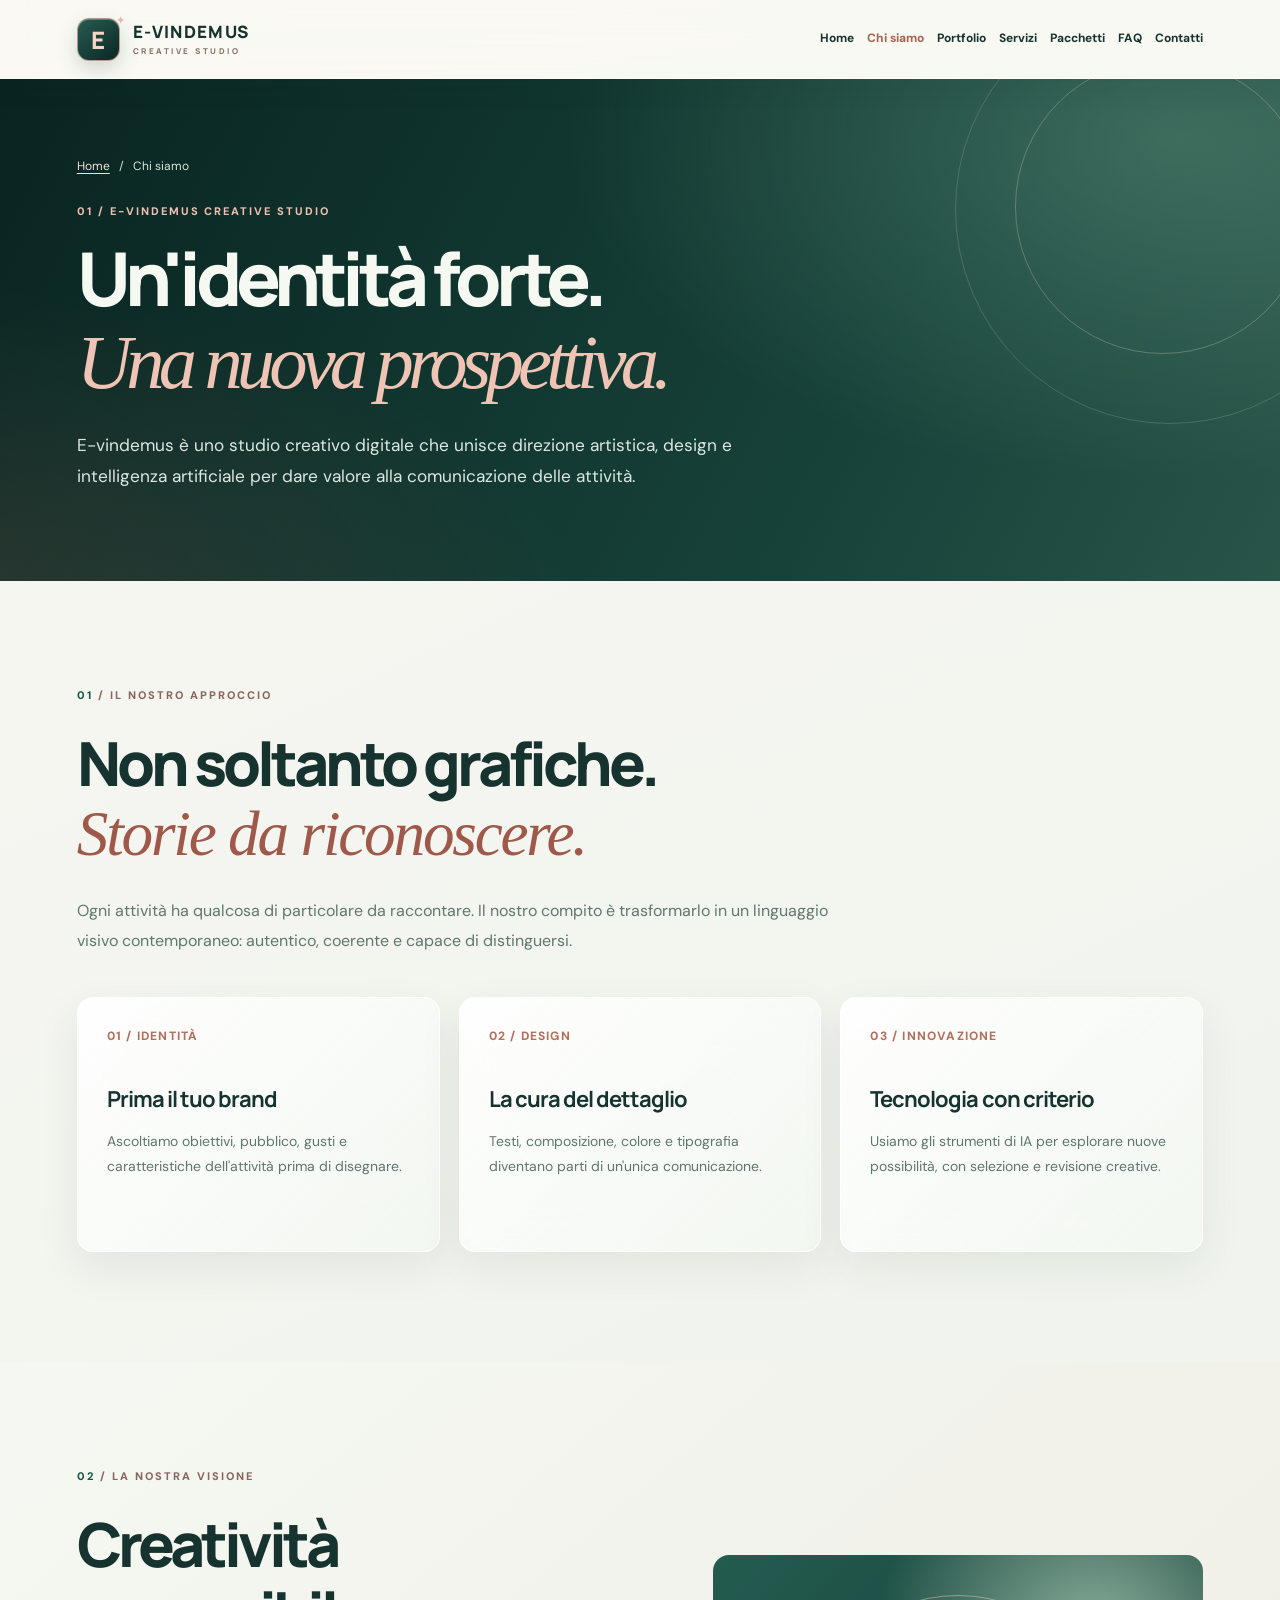
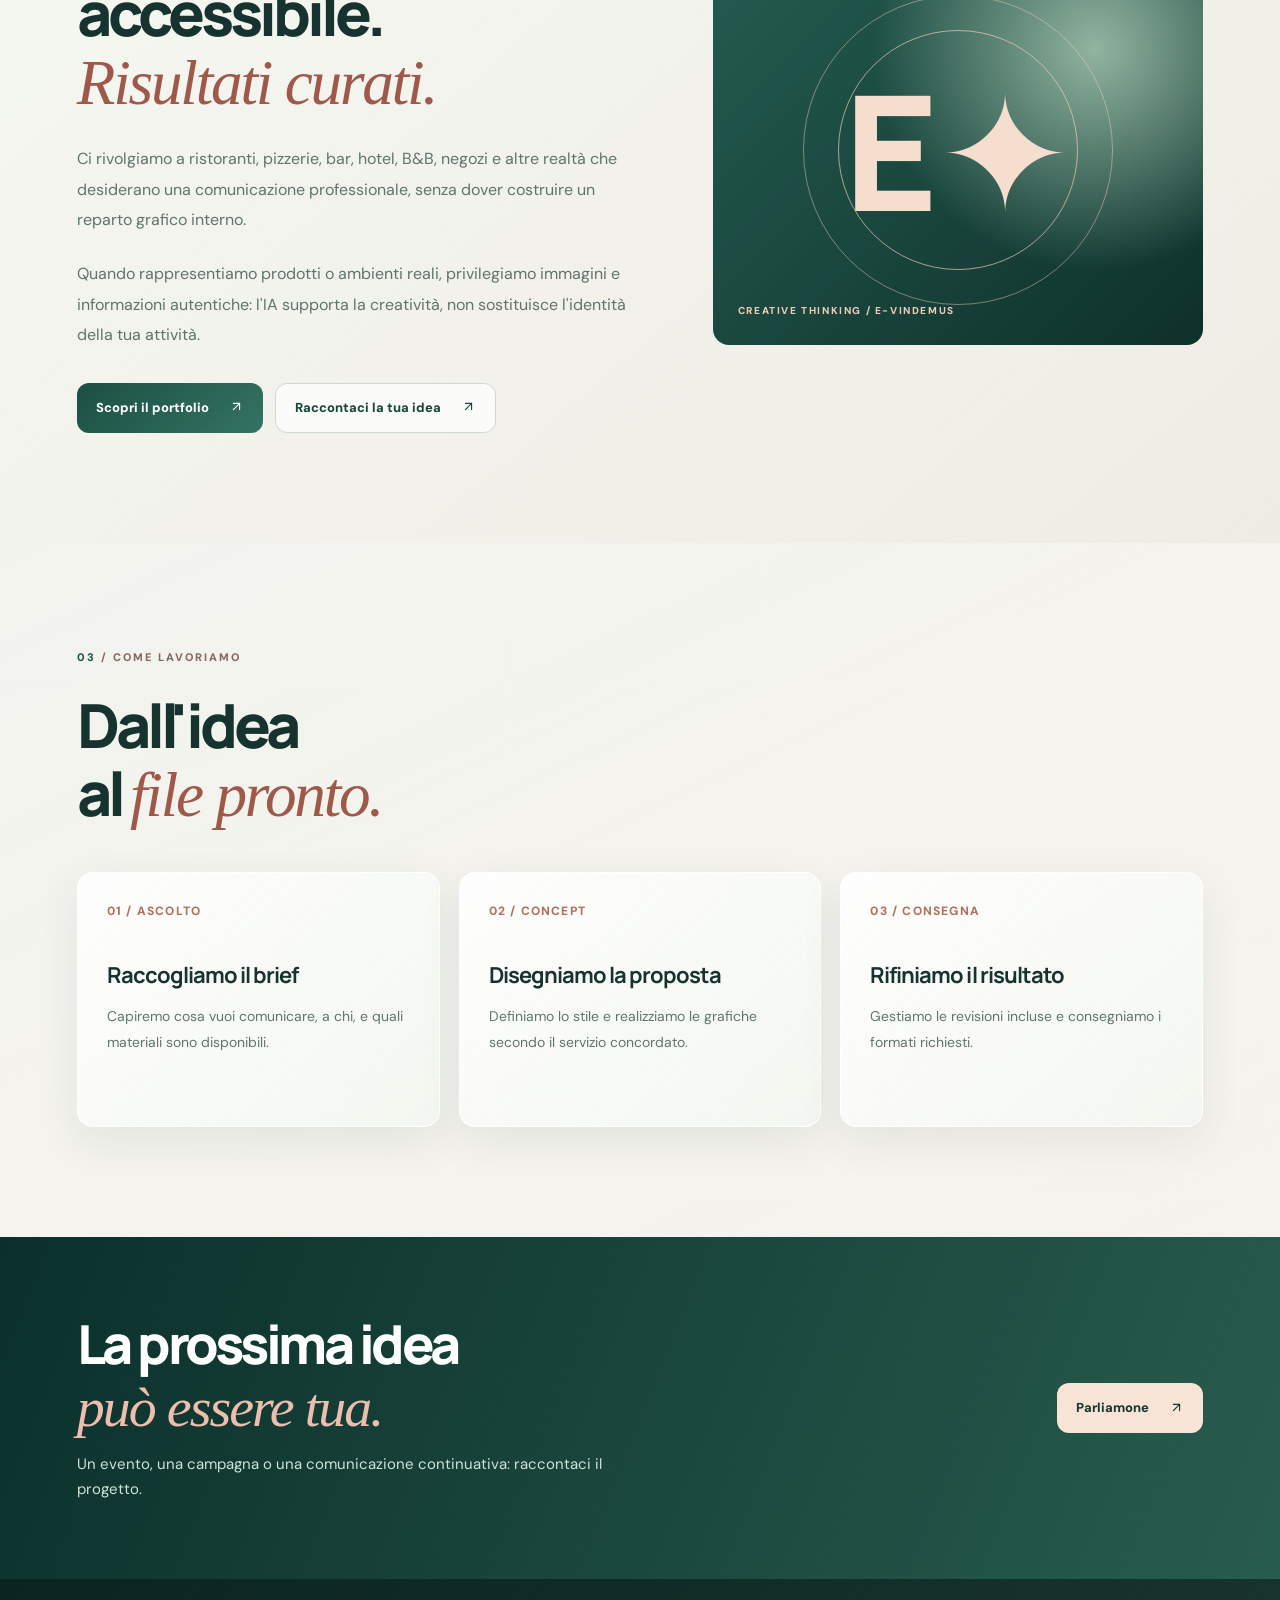
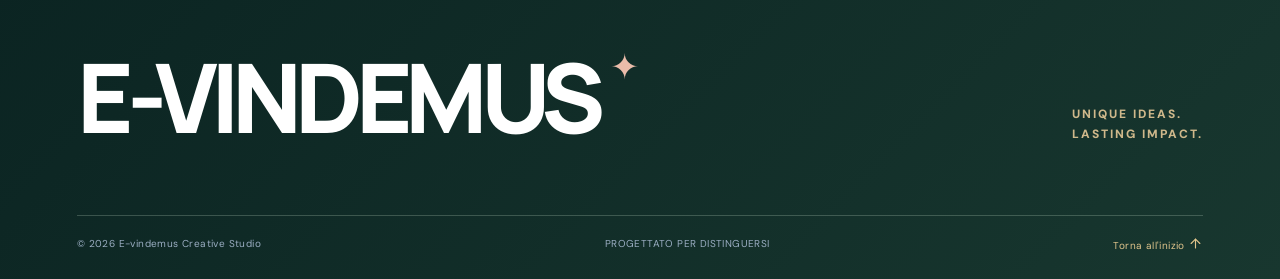
==== commit 06e04b6b: "style: use inline Lucide SVG icons across pages and navigation" ====
--- a/chi-siamo.html
+++ b/chi-siamo.html
@@ -9,6 +9,7 @@
 <link href="https://fonts.googleapis.com/css2?family=DM+Sans:wght@400;500;600;700;800&family=Manrope:wght@400;500;600;700;800&display=swap" rel="stylesheet">
 <link rel="stylesheet" href="assets/site-base.css"><link rel="stylesheet" href="assets/pages.css">
 <script defer src="assets/config.js"></script><script defer src="assets/pages.js"></script>
+<link rel="stylesheet" href="assets/icons.css">
 </head><body><div id="ev-vindemus"><header class="ev-header">
 <a class="ev-brand" href="index.html" aria-label="E-vindemus: torna alla homepage"><span class="ev-monogram">E<span>✦</span></span><span class="ev-wordmark">E-VINDEMUS<small>CREATIVE STUDIO</small></span></a>
 <nav class="ev-nav" id="ev-navigation" aria-label="Navigazione principale">
@@ -20,8 +21,8 @@
 <a href="faq.html">FAQ</a>
 <a href="contatti.html">Contatti</a>
 </nav>
-<a class="ev-header-cta" href="contatti.html">Parliamo del tuo brand <span aria-hidden="true">↗</span></a>
-<button class="ev-menu-toggle" type="button" aria-expanded="false" aria-controls="ev-navigation" aria-label="Apri il menu">☰</button>
+<a class="ev-header-cta" href="contatti.html">Parliamo del tuo brand <span aria-hidden="true"><svg class="ev-icon ev-icon--arrow-up-right" data-icon="arrow-up-right" xmlns="http://www.w3.org/2000/svg" viewBox="0 0 24 24" width="24" height="24" fill="none" stroke="currentColor" stroke-width="1.8" stroke-linecap="round" stroke-linejoin="round" aria-hidden="true" focusable="false"><path d="M7 7h10v10"/><path d="M7 17 17 7"/></svg></span></a>
+<button class="ev-menu-toggle" type="button" aria-expanded="false" aria-controls="ev-navigation" aria-label="Apri il menu"><svg class="ev-icon ev-icon--menu ev-icon-menu" data-icon="menu" xmlns="http://www.w3.org/2000/svg" viewBox="0 0 24 24" width="24" height="24" fill="none" stroke="currentColor" stroke-width="1.8" stroke-linecap="round" stroke-linejoin="round" aria-hidden="true" focusable="false"><path d="M4 6h16M4 12h16M4 18h16"/></svg><svg class="ev-icon ev-icon--x ev-icon-close" data-icon="x" xmlns="http://www.w3.org/2000/svg" viewBox="0 0 24 24" width="24" height="24" fill="none" stroke="currentColor" stroke-width="1.8" stroke-linecap="round" stroke-linejoin="round" aria-hidden="true" focusable="false"><path d="M18 6 6 18M6 6l12 12"/></svg></button>
 </header><main id="ev-main"><section class="ev-inner-hero"><div class="ev-layout"><div class="ev-breadcrumb"><a href="index.html">Home</a><span>/</span><span>Chi siamo</span></div><div class="ev-page-kicker">01 / E-VINDEMUS CREATIVE STUDIO</div><h1>Un'identità forte.<br><em>Una nuova prospettiva.</em></h1><p>E-vindemus è uno studio creativo digitale che unisce direzione artistica, design e intelligenza artificiale per dare valore alla comunicazione delle attività.</p></div></section>
 <section class="ev-layout ev-page-section"><div class="ev-section-label"><span>01</span> / IL NOSTRO APPROCCIO</div><h2>Non soltanto grafiche.<br><em>Storie da riconoscere.</em></h2><p class="ev-page-lead">Ogni attività ha qualcosa di particolare da raccontare. Il nostro compito è trasformarlo in un linguaggio visivo contemporaneo: autentico, coerente e capace di distinguersi.</p>
 <div class="ev-feature-grid">
@@ -29,6 +30,6 @@
 <article class="ev-feature-card ev-reveal"><span class="ev-feature-index">02 / DESIGN</span><h3>La cura del dettaglio</h3><p>Testi, composizione, colore e tipografia diventano parti di un'unica comunicazione.</p></article>
 <article class="ev-feature-card ev-reveal"><span class="ev-feature-index">03 / INNOVAZIONE</span><h3>Tecnologia con criterio</h3><p>Usiamo gli strumenti di IA per esplorare nuove possibilità, con selezione e revisione creative.</p></article>
 </div></section>
-<section class="ev-page-section ev-page-section--soft"><div class="ev-layout ev-story"><div class="ev-reveal"><div class="ev-section-label"><span>02</span> / LA NOSTRA VISIONE</div><h2>Creatività accessibile.<br><em>Risultati curati.</em></h2><p>Ci rivolgiamo a ristoranti, pizzerie, bar, hotel, B&amp;B, negozi e altre realtà che desiderano una comunicazione professionale, senza dover costruire un reparto grafico interno.</p><p>Quando rappresentiamo prodotti o ambienti reali, privilegiamo immagini e informazioni autentiche: l'IA supporta la creatività, non sostituisce l'identità della tua attività.</p><div class="ev-page-actions"><a class="ev-page-button" href="portfolio.html">Scopri il portfolio <span>↗</span></a><a class="ev-page-button ev-page-button--line" href="contatti.html">Raccontaci la tua idea <span>↗</span></a></div></div><div class="ev-story-art ev-reveal" role="img" aria-label="Monogramma E-vindemus decorativo"><strong>E✦</strong><small>CREATIVE THINKING / E-VINDEMUS</small></div></div></section>
+<section class="ev-page-section ev-page-section--soft"><div class="ev-layout ev-story"><div class="ev-reveal"><div class="ev-section-label"><span>02</span> / LA NOSTRA VISIONE</div><h2>Creatività accessibile.<br><em>Risultati curati.</em></h2><p>Ci rivolgiamo a ristoranti, pizzerie, bar, hotel, B&amp;B, negozi e altre realtà che desiderano una comunicazione professionale, senza dover costruire un reparto grafico interno.</p><p>Quando rappresentiamo prodotti o ambienti reali, privilegiamo immagini e informazioni autentiche: l'IA supporta la creatività, non sostituisce l'identità della tua attività.</p><div class="ev-page-actions"><a class="ev-page-button" href="portfolio.html">Scopri il portfolio <span><svg class="ev-icon ev-icon--arrow-up-right" data-icon="arrow-up-right" xmlns="http://www.w3.org/2000/svg" viewBox="0 0 24 24" width="24" height="24" fill="none" stroke="currentColor" stroke-width="1.8" stroke-linecap="round" stroke-linejoin="round" aria-hidden="true" focusable="false"><path d="M7 7h10v10"/><path d="M7 17 17 7"/></svg></span></a><a class="ev-page-button ev-page-button--line" href="contatti.html">Raccontaci la tua idea <span><svg class="ev-icon ev-icon--arrow-up-right" data-icon="arrow-up-right" xmlns="http://www.w3.org/2000/svg" viewBox="0 0 24 24" width="24" height="24" fill="none" stroke="currentColor" stroke-width="1.8" stroke-linecap="round" stroke-linejoin="round" aria-hidden="true" focusable="false"><path d="M7 7h10v10"/><path d="M7 17 17 7"/></svg></span></a></div></div><div class="ev-story-art ev-reveal" role="img" aria-label="Monogramma E-vindemus decorativo"><strong>E✦</strong><small>CREATIVE THINKING / E-VINDEMUS</small></div></div></section>
 <section class="ev-page-section ev-layout"><div class="ev-section-label"><span>03</span> / COME LAVORIAMO</div><h2>Dall'idea<br>al <em>file pronto.</em></h2><div class="ev-feature-grid"><article class="ev-feature-card"><span class="ev-feature-index">01 / ASCOLTO</span><h3>Raccogliamo il brief</h3><p>Capiremo cosa vuoi comunicare, a chi, e quali materiali sono disponibili.</p></article><article class="ev-feature-card"><span class="ev-feature-index">02 / CONCEPT</span><h3>Disegniamo la proposta</h3><p>Definiamo lo stile e realizziamo le grafiche secondo il servizio concordato.</p></article><article class="ev-feature-card"><span class="ev-feature-index">03 / CONSEGNA</span><h3>Rifiniamo il risultato</h3><p>Gestiamo le revisioni incluse e consegniamo i formati richiesti.</p></article></div></section>
-<section class="ev-page-cta"><div class="ev-layout"><div><h2>La prossima idea<br><em>può essere tua.</em></h2><p>Un evento, una campagna o una comunicazione continuativa: raccontaci il progetto.</p></div><a class="ev-page-button" href="contatti.html">Parliamone <span aria-hidden="true">↗</span></a></div></section></main><footer class="ev-footer"><div class="ev-layout"><div class="ev-footer-top"><div class="ev-footer-name">E-VINDEMUS<span>✦</span></div><p>UNIQUE IDEAS.<br>LASTING IMPACT.</p></div><div class="ev-footer-bottom"><span>© <span id="ev-year">2026</span> E-vindemus Creative Studio</span><span>PROGETTATO PER DISTINGUERSI</span><a href="index.html">Torna all'inizio ↑</a></div></div></footer></div></body></html>+<section class="ev-page-cta"><div class="ev-layout"><div><h2>La prossima idea<br><em>può essere tua.</em></h2><p>Un evento, una campagna o una comunicazione continuativa: raccontaci il progetto.</p></div><a class="ev-page-button" href="contatti.html">Parliamone <span aria-hidden="true"><svg class="ev-icon ev-icon--arrow-up-right" data-icon="arrow-up-right" xmlns="http://www.w3.org/2000/svg" viewBox="0 0 24 24" width="24" height="24" fill="none" stroke="currentColor" stroke-width="1.8" stroke-linecap="round" stroke-linejoin="round" aria-hidden="true" focusable="false"><path d="M7 7h10v10"/><path d="M7 17 17 7"/></svg></span></a></div></section></main><footer class="ev-footer"><div class="ev-layout"><div class="ev-footer-top"><div class="ev-footer-name">E-VINDEMUS<span>✦</span></div><p>UNIQUE IDEAS.<br>LASTING IMPACT.</p></div><div class="ev-footer-bottom"><span>© <span id="ev-year">2026</span> E-vindemus Creative Studio</span><span>PROGETTATO PER DISTINGUERSI</span><a href="index.html">Torna all'inizio <svg class="ev-icon ev-icon--arrow-up" data-icon="arrow-up" xmlns="http://www.w3.org/2000/svg" viewBox="0 0 24 24" width="24" height="24" fill="none" stroke="currentColor" stroke-width="1.8" stroke-linecap="round" stroke-linejoin="round" aria-hidden="true" focusable="false"><path d="m5 12 7-7 7 7"/><path d="M12 19V5"/></svg></a></div></div></footer></div></body></html>
--- a/assets/icons.css
+++ b/assets/icons.css
@@ -0,0 +1,30 @@
+
+/* E-vindemus — SVG Lucide coerenti, senza librerie JavaScript esterne */
+#ev-vindemus .ev-icon{display:inline-block;width:1.15em;height:1.15em;vertical-align:-.18em;flex:0 0 auto;fill:none;stroke:currentColor;stroke-width:1.8;stroke-linecap:round;stroke-linejoin:round}
+#ev-vindemus .ev-menu-toggle{align-items:center;justify-content:center;min-width:44px;min-height:44px;padding:9px}
+#ev-vindemus .ev-menu-toggle .ev-icon{width:23px;height:23px}
+#ev-vindemus .ev-menu-toggle .ev-icon-close{display:none}
+#ev-vindemus .ev-menu-toggle[aria-expanded="true"] .ev-icon-menu{display:none}
+#ev-vindemus .ev-menu-toggle[aria-expanded="true"] .ev-icon-close{display:inline-block}
+#ev-vindemus .ev-service-icon{line-height:1}
+#ev-vindemus .ev-service-icon .ev-icon{width:57px;height:57px;filter:drop-shadow(0 7px 20px rgba(216,151,125,.16))}
+#ev-vindemus .ev-step-mark{background:none!important;-webkit-background-clip:initial!important;background-clip:initial!important;-webkit-text-fill-color:initial!important;color:#ab705b}
+#ev-vindemus .ev-step-mark .ev-icon{width:50px;height:50px;stroke:#ab705b}
+#ev-vindemus .ev-plan-title .ev-icon{width:24px;height:24px;color:#b27660}
+#ev-vindemus .ev-plan-highlight .ev-plan-title .ev-icon{color:#f1cbb9}
+#ev-vindemus .ev-project-arrow .ev-icon{width:21px;height:21px}
+#ev-vindemus .ev-art-corner .ev-icon{width:31px;height:31px}
+#ev-vindemus .ev-contact-goldmark{display:block}
+#ev-vindemus .ev-contact-goldmark .ev-icon{width:96px;height:96px;stroke:#e8b8a4;stroke-width:1.1}
+#ev-vindemus .ev-sparkle .ev-icon{width:22px;height:22px}
+#ev-vindemus .ev-wa-button-arrow .ev-icon{width:23px;height:23px}
+#ev-vindemus .ev-service-head>span:last-child .ev-icon{width:17px;height:17px}
+#ev-vindemus .ev-faq-items summary span .ev-icon{width:18px;height:18px}
+#ev-vindemus .ev-faq-group summary span .ev-icon{width:20px;height:20px}
+#ev-vindemus .ev-plan ul li:before{content:none!important;display:none!important}
+#ev-vindemus .ev-plan li{display:flex;align-items:flex-start;gap:10px}
+#ev-vindemus .ev-list-check{width:17px;height:17px;stroke:#b27660;flex:0 0 17px;margin-top:2px}
+#ev-vindemus .ev-plan-highlight .ev-list-check{stroke:#eac6b2}
+#ev-vindemus .ev-footer-bottom a .ev-icon{width:15px;height:15px}
+@media(max-width:680px){#ev-vindemus .ev-service-icon .ev-icon{width:43px;height:43px}#ev-vindemus .ev-step-mark .ev-icon{width:43px;height:43px}}
+@media(prefers-reduced-motion:reduce){#ev-vindemus .ev-icon{transition:none!important;animation:none!important}}
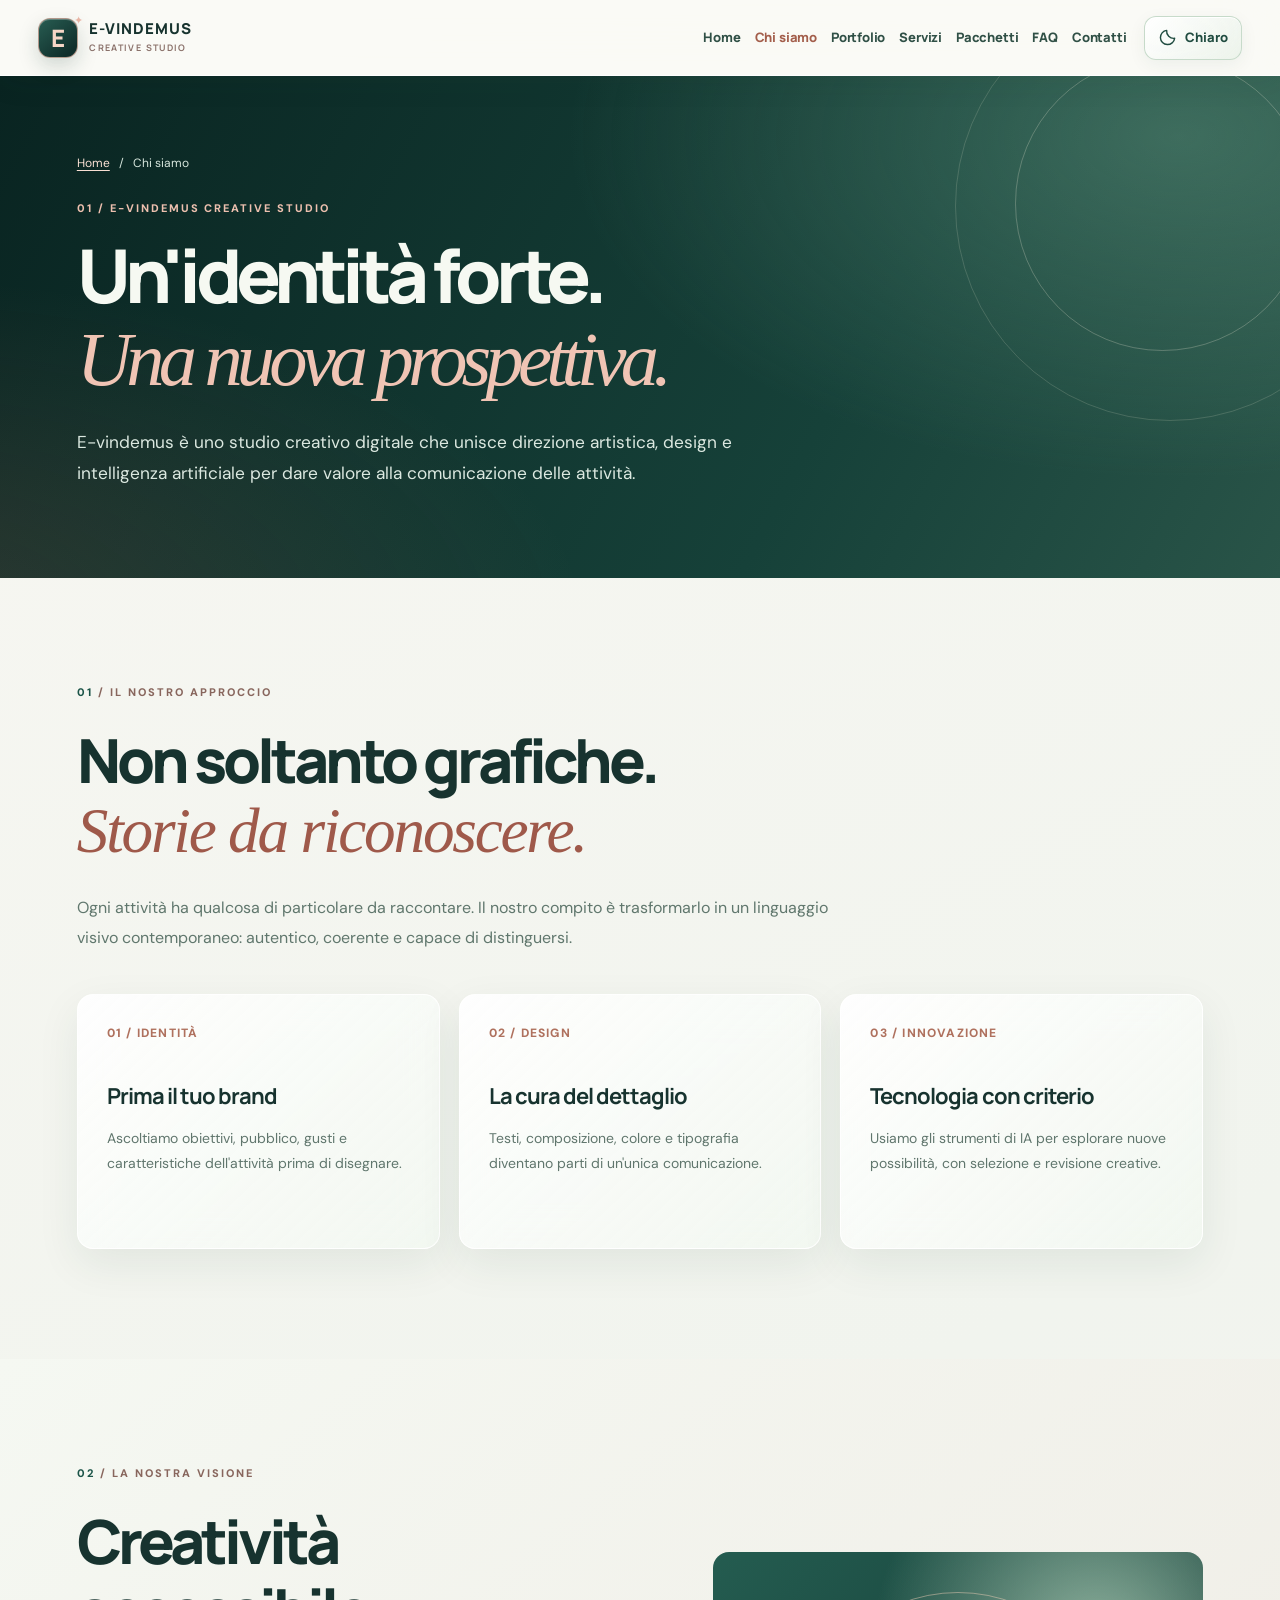
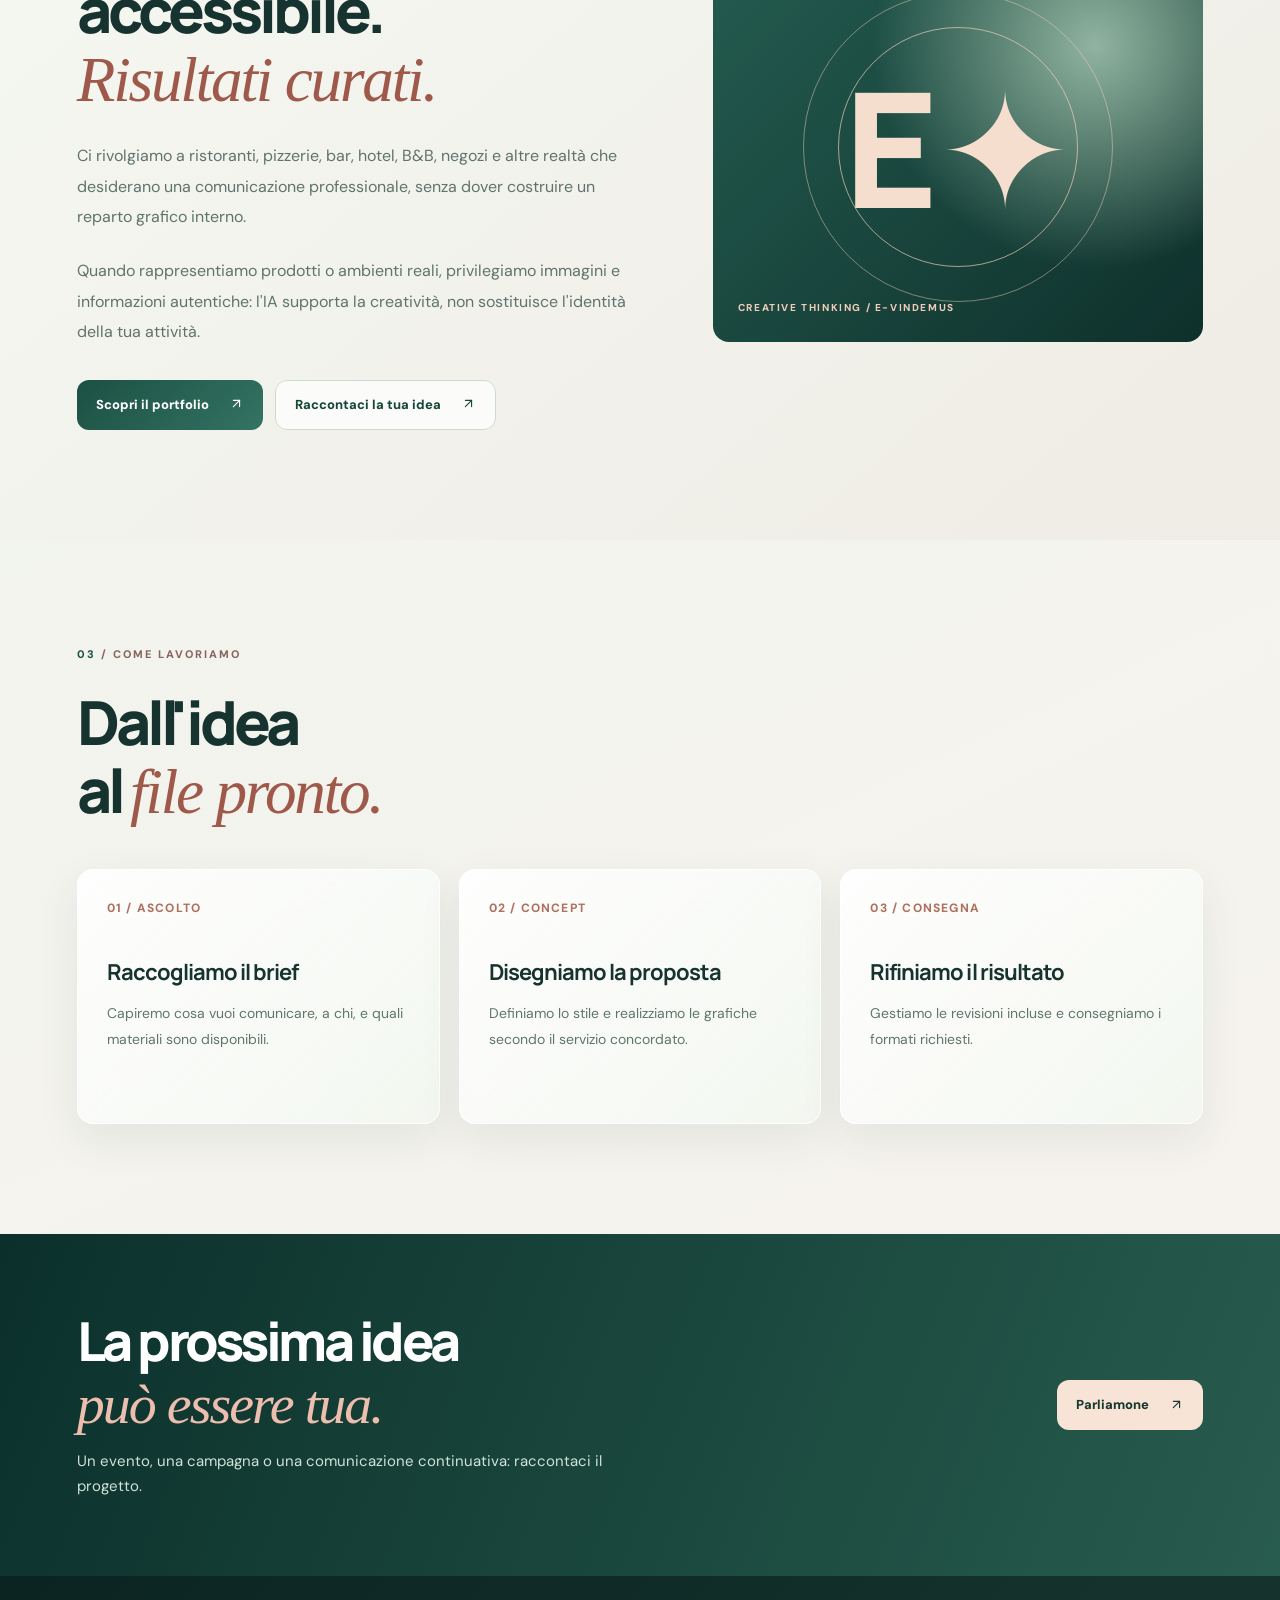
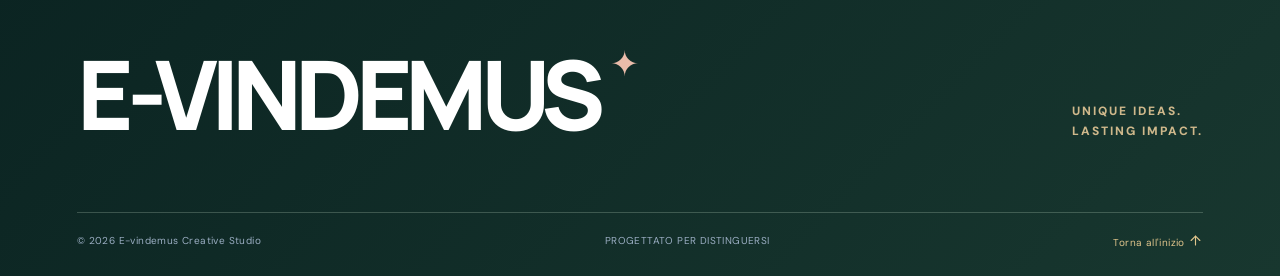
==== commit 07da78b4: "feat: add persistent light/dark mode and unify header typography" ====
--- a/chi-siamo.html
+++ b/chi-siamo.html
@@ -2,6 +2,10 @@
 <html lang="it"><head>
 <meta charset="utf-8"><meta name="viewport" content="width=device-width, initial-scale=1">
 <meta name="description" content="E-vindemus: studio creativo digitale che unisce grafica, direzione artistica e intelligenza artificiale."><meta name="theme-color" content="#132C2A">
+<script>
+/* Seleziona il tema prima del rendering per evitare il flash del tema errato. */
+(function(){var t;try{t=localStorage.getItem('ev-theme')}catch(e){}if(t!=='light'&&t!=='dark'){t=window.matchMedia&&window.matchMedia('(prefers-color-scheme: dark)').matches?'dark':'light'}document.documentElement.setAttribute('data-ev-theme',t);document.documentElement.style.colorScheme=t})();
+</script>
 <meta property="og:type" content="website"><meta property="og:title" content="Chi siamo | E-vindemus"><meta property="og:description" content="E-vindemus: studio creativo digitale che unisce grafica, direzione artistica e intelligenza artificiale.">
 <title>Chi siamo | E-vindemus</title>
 <link rel="preconnect" href="https://fonts.googleapis.com">
@@ -10,6 +14,8 @@
 <link rel="stylesheet" href="assets/site-base.css"><link rel="stylesheet" href="assets/pages.css">
 <script defer src="assets/config.js"></script><script defer src="assets/pages.js"></script>
 <link rel="stylesheet" href="assets/icons.css">
+<link rel="stylesheet" href="assets/theme.css">
+<script defer src="assets/theme.js"></script>
 </head><body><div id="ev-vindemus"><header class="ev-header">
 <a class="ev-brand" href="index.html" aria-label="E-vindemus: torna alla homepage"><span class="ev-monogram">E<span>✦</span></span><span class="ev-wordmark">E-VINDEMUS<small>CREATIVE STUDIO</small></span></a>
 <nav class="ev-nav" id="ev-navigation" aria-label="Navigazione principale">
@@ -22,6 +28,7 @@
 <a href="contatti.html">Contatti</a>
 </nav>
 <a class="ev-header-cta" href="contatti.html">Parliamo del tuo brand <span aria-hidden="true"><svg class="ev-icon ev-icon--arrow-up-right" data-icon="arrow-up-right" xmlns="http://www.w3.org/2000/svg" viewBox="0 0 24 24" width="24" height="24" fill="none" stroke="currentColor" stroke-width="1.8" stroke-linecap="round" stroke-linejoin="round" aria-hidden="true" focusable="false"><path d="M7 7h10v10"/><path d="M7 17 17 7"/></svg></span></a>
+<button class="ev-theme-toggle" type="button" aria-label="Attiva il tema scuro" aria-pressed="false" title="Attiva il tema scuro"><svg class="ev-icon ev-theme-moon" xmlns="http://www.w3.org/2000/svg" viewBox="0 0 24 24" width="20" height="20" fill="none" stroke="currentColor" stroke-width="1.8" stroke-linecap="round" stroke-linejoin="round" aria-hidden="true" focusable="false"><path d="M20.99 13.05A9 9 0 0 1 10.95 3.01 9 9 0 1 0 20.99 13.05Z"/></svg><svg class="ev-icon ev-theme-sun" xmlns="http://www.w3.org/2000/svg" viewBox="0 0 24 24" width="20" height="20" fill="none" stroke="currentColor" stroke-width="1.8" stroke-linecap="round" stroke-linejoin="round" aria-hidden="true" focusable="false"><circle cx="12" cy="12" r="4"/><path d="M12 2v2m0 16v2M4.93 4.93l1.42 1.42m11.3 11.3 1.42 1.42M2 12h2m16 0h2M4.93 19.07l1.42-1.42m11.3-11.3 1.42-1.42"/></svg><span class="ev-theme-label">Chiaro</span></button>
 <button class="ev-menu-toggle" type="button" aria-expanded="false" aria-controls="ev-navigation" aria-label="Apri il menu"><svg class="ev-icon ev-icon--menu ev-icon-menu" data-icon="menu" xmlns="http://www.w3.org/2000/svg" viewBox="0 0 24 24" width="24" height="24" fill="none" stroke="currentColor" stroke-width="1.8" stroke-linecap="round" stroke-linejoin="round" aria-hidden="true" focusable="false"><path d="M4 6h16M4 12h16M4 18h16"/></svg><svg class="ev-icon ev-icon--x ev-icon-close" data-icon="x" xmlns="http://www.w3.org/2000/svg" viewBox="0 0 24 24" width="24" height="24" fill="none" stroke="currentColor" stroke-width="1.8" stroke-linecap="round" stroke-linejoin="round" aria-hidden="true" focusable="false"><path d="M18 6 6 18M6 6l12 12"/></svg></button>
 </header><main id="ev-main"><section class="ev-inner-hero"><div class="ev-layout"><div class="ev-breadcrumb"><a href="index.html">Home</a><span>/</span><span>Chi siamo</span></div><div class="ev-page-kicker">01 / E-VINDEMUS CREATIVE STUDIO</div><h1>Un'identità forte.<br><em>Una nuova prospettiva.</em></h1><p>E-vindemus è uno studio creativo digitale che unisce direzione artistica, design e intelligenza artificiale per dare valore alla comunicazione delle attività.</p></div></section>
 <section class="ev-layout ev-page-section"><div class="ev-section-label"><span>01</span> / IL NOSTRO APPROCCIO</div><h2>Non soltanto grafiche.<br><em>Storie da riconoscere.</em></h2><p class="ev-page-lead">Ogni attività ha qualcosa di particolare da raccontare. Il nostro compito è trasformarlo in un linguaggio visivo contemporaneo: autentico, coerente e capace di distinguersi.</p>
--- a/assets/theme.css
+++ b/assets/theme.css
@@ -0,0 +1,270 @@
+/* E-VINDEMUS / THEME & HEADER / Verdigris Atelier
+   Light e dark con preferenza persistente. Angoli UI max 16px. */
+:root{color-scheme:light}
+:root[data-ev-theme="dark"]{color-scheme:dark}
+#ev-vindemus .ev-header{
+  min-height:76px;
+  padding:11px clamp(18px,3vw,52px);
+  gap:clamp(12px,1.35vw,24px);
+  background:rgba(250,251,247,.83);
+  border-bottom:1px solid rgba(255,255,255,.86);
+  -webkit-backdrop-filter:blur(24px) saturate(165%);
+  backdrop-filter:blur(24px) saturate(165%);
+}
+#ev-vindemus .ev-brand{gap:11px;flex-shrink:0}
+#ev-vindemus .ev-monogram{width:40px;height:40px}
+#ev-vindemus .ev-wordmark{
+  font-family:'Manrope',sans-serif;
+  font-size:15px;font-weight:800;line-height:1.18;letter-spacing:.065em;
+}
+#ev-vindemus .ev-wordmark small{
+  font-size:9px;font-weight:700;line-height:1.4;letter-spacing:.15em;margin-top:4px;
+}
+#ev-vindemus .ev-nav{gap:clamp(12px,1.15vw,20px);margin-left:auto;align-items:center}
+#ev-vindemus .ev-nav a{
+  font:800 13px/1.4 'Manrope',sans-serif;
+  letter-spacing:-.015em;
+  padding:10px 0;
+  color:#305046;
+  transition:color .24s ease;
+}
+#ev-vindemus .ev-nav a:hover,#ev-vindemus .ev-nav a[aria-current="page"]{color:#a35e4b}
+#ev-vindemus .ev-header-cta{
+  font:800 13px/1.4 'Manrope',sans-serif;
+  white-space:nowrap;gap:10px;padding:12px 16px;
+  border-radius:12px;
+}
+#ev-vindemus .ev-header-cta .ev-icon{width:17px;height:17px}
+#ev-vindemus .ev-theme-toggle{
+  flex:0 0 auto;display:inline-flex;justify-content:center;align-items:center;gap:8px;
+  padding:11px 13px;min-height:44px;min-width:44px;
+  border-radius:12px;cursor:pointer;
+  font:800 13px/1.4 'Manrope',sans-serif;
+  color:#204c40;
+  background:linear-gradient(135deg,rgba(255,255,255,.95),rgba(232,241,231,.77));
+  border:1px solid rgba(194,215,198,.9);
+  -webkit-backdrop-filter:blur(18px);backdrop-filter:blur(18px);
+  box-shadow:inset 0 1px rgba(255,255,255,.93),0 5px 18px rgba(13,64,44,.06);
+  transition:transform .24s,background .24s,border-color .24s;
+}
+#ev-vindemus .ev-theme-toggle:hover{transform:translateY(-2px);border-color:#ae806d}
+#ev-vindemus .ev-theme-toggle .ev-icon{width:19px;height:19px}
+#ev-vindemus .ev-theme-sun{display:none}
+#ev-vindemus .ev-theme-label{white-space:nowrap}
+#ev-vindemus .ev-theme-toggle:focus-visible{outline:3px solid #c28d78;outline-offset:3px}
+@media(max-width:1360px){
+  #ev-vindemus .ev-header-cta{display:none}
+  #ev-vindemus .ev-nav{gap:clamp(10px,1.1vw,16px)}
+}
+@media(max-width:1100px){
+  #ev-vindemus .ev-nav{display:none;position:absolute;top:100%;right:4%;left:4%;margin-left:0;padding:17px;
+    flex-direction:column;align-items:stretch;gap:4px;border:1px solid #d7e2d7;border-radius:16px;
+    background:rgba(250,251,247,.97);
+    -webkit-backdrop-filter:blur(22px);backdrop-filter:blur(22px);
+    box-shadow:0 18px 48px rgba(14,56,43,.14)}
+  #ev-vindemus .ev-nav.ev-open{display:flex}
+  #ev-vindemus .ev-nav a{padding:10px 12px;font-size:13px}
+  #ev-vindemus .ev-theme-toggle{margin-left:auto}
+  #ev-vindemus .ev-menu-toggle{display:inline-flex;margin-left:0}
+}
+@media(max-width:620px){
+  #ev-vindemus .ev-header{padding:10px 5%;gap:9px}
+  #ev-vindemus .ev-wordmark{font-size:13px}
+  #ev-vindemus .ev-wordmark small{font-size:8px}
+  #ev-vindemus .ev-monogram{width:36px;height:36px}
+  #ev-vindemus .ev-theme-label{display:none}
+  #ev-vindemus .ev-theme-toggle{padding:10px;width:44px;height:44px}
+}
+@media(max-width:370px){#ev-vindemus .ev-wordmark{font-size:11px}#ev-vindemus .ev-brand{gap:7px}}
+@media(prefers-reduced-motion:reduce){
+  #ev-vindemus .ev-theme-toggle{transition:none!important}
+}
+
+/* DARK MODE — intentional rich petrol palette with copper accents. */
+:root[data-ev-theme="dark"] body{background:#101b19}
+:root[data-ev-theme="dark"] #ev-vindemus{
+  --warm:#101b19;--paper:#192a26;--ink:#f0f6ee;--muted:#b9cabe;--line:#355148;
+  background:linear-gradient(145deg,#0d1917 0%,#11221e 47%,#182923 100%);
+  color:#eff4ed;
+}
+:root[data-ev-theme="dark"] #ev-vindemus h2 em{color:#e9b49d}
+:root[data-ev-theme="dark"] #ev-vindemus .ev-header{
+  background:rgba(15,31,28,.83);
+  border-color:rgba(143,183,159,.18);
+  box-shadow:0 10px 28px rgba(2,13,10,.3);
+}
+:root[data-ev-theme="dark"] #ev-vindemus .ev-wordmark{color:#f1f6ed}
+:root[data-ev-theme="dark"] #ev-vindemus .ev-wordmark small{color:#aec8b8}
+:root[data-ev-theme="dark"] #ev-vindemus .ev-nav a{color:#dae7db}
+:root[data-ev-theme="dark"] #ev-vindemus .ev-nav a:hover,
+:root[data-ev-theme="dark"] #ev-vindemus .ev-nav a[aria-current="page"]{color:#f2b69e}
+:root[data-ev-theme="dark"] #ev-vindemus .ev-theme-toggle{
+  color:#f0d4c2;background:linear-gradient(135deg,rgba(49,83,69,.9),rgba(30,60,51,.78));
+  border-color:rgba(157,198,169,.29);
+  box-shadow:inset 0 1px rgba(255,255,255,.1),0 6px 20px rgba(0,0,0,.16)
+}
+:root[data-ev-theme="dark"] #ev-vindemus .ev-theme-moon{display:none}
+:root[data-ev-theme="dark"] #ev-vindemus .ev-theme-sun{display:inline-block}
+:root[data-ev-theme="dark"] #ev-vindemus .ev-menu-toggle{
+  color:#e9eee7;border-color:#49655a;background:rgba(41,78,65,.7)
+}
+@media(max-width:1100px){
+  :root[data-ev-theme="dark"] #ev-vindemus .ev-nav.ev-open{
+    background:rgba(19,42,35,.98);border-color:#3d5a4d;
+    box-shadow:0 20px 65px rgba(0,0,0,.33);
+  }
+}
+:root[data-ev-theme="dark"] #ev-vindemus .ev-intro{
+  background:radial-gradient(ellipse 65% 72% at 95% 21%,rgba(54,104,80,.19),transparent 76%)
+}
+:root[data-ev-theme="dark"] #ev-vindemus .ev-portfolio{
+  background:radial-gradient(ellipse 63% 78% at 95% 9%,rgba(52,96,79,.16),transparent 75%)
+}
+:root[data-ev-theme="dark"] #ev-vindemus .ev-portfolio::before{
+  background:radial-gradient(ellipse,rgba(64,112,88,.17),transparent 72%)
+}
+:root[data-ev-theme="dark"] #ev-vindemus .ev-pricing{
+  background:radial-gradient(ellipse 70% 70% at 103% 38%,rgba(85,127,101,.16),transparent 76%)
+}
+:root[data-ev-theme="dark"] #ev-vindemus .ev-process{
+  background:linear-gradient(125deg,#172b26,#101e1b 55%,#222d27)
+}
+:root[data-ev-theme="dark"] #ev-vindemus .ev-page-section--soft{
+  background:linear-gradient(140deg,#192e27,#111f1c)
+}
+:root[data-ev-theme="dark"] #ev-vindemus .ev-hero,
+:root[data-ev-theme="dark"] #ev-vindemus .ev-inner-hero{
+  /* Le sezioni hero, già scure, mantengono le proprie sfumature. */
+  color:#f7f8f1;
+}
+:root[data-ev-theme="dark"] #ev-vindemus .ev-chips span,
+:root[data-ev-theme="dark"] #ev-vindemus .ev-project,
+:root[data-ev-theme="dark"] #ev-vindemus .ev-plan:not(.ev-plan-highlight),
+:root[data-ev-theme="dark"] #ev-vindemus .ev-steps article,
+:root[data-ev-theme="dark"] #ev-vindemus .ev-faq-items details,
+:root[data-ev-theme="dark"] #ev-vindemus .ev-feature-card,
+:root[data-ev-theme="dark"] #ev-vindemus .ev-concept-grid article,
+:root[data-ev-theme="dark"] #ev-vindemus .ev-contact-checklist article{
+  background:linear-gradient(145deg,rgba(36,62,52,.92),rgba(24,43,37,.88));
+  border-color:rgba(127,162,140,.25);
+  box-shadow:inset 0 1px rgba(255,255,255,.06),0 13px 36px rgba(0,0,0,.12);
+  color:#f0f4ed;
+}
+:root[data-ev-theme="dark"] #ev-vindemus .ev-plan-highlight{
+  background:radial-gradient(ellipse at 102% 0%,rgba(211,133,107,.22),transparent 48%),
+     linear-gradient(150deg,#275c4e,#143b32 78%);
+  border-color:rgba(219,164,142,.62);
+  box-shadow:0 24px 56px rgba(0,0,0,.3);
+  color:#fff7f0;
+}
+:root[data-ev-theme="dark"] #ev-vindemus .ev-chips span,
+:root[data-ev-theme="dark"] #ev-vindemus .ev-feature-card p,
+:root[data-ev-theme="dark"] #ev-vindemus .ev-concept-grid p,
+:root[data-ev-theme="dark"] #ev-vindemus .ev-contact-checklist p,
+:root[data-ev-theme="dark"] #ev-vindemus .ev-project-info p,
+:root[data-ev-theme="dark"] #ev-vindemus .ev-intro-content>p,
+:root[data-ev-theme="dark"] #ev-vindemus .ev-heading-row>p,
+:root[data-ev-theme="dark"] #ev-vindemus .ev-page-lead,
+:root[data-ev-theme="dark"] #ev-vindemus .ev-story p,
+:root[data-ev-theme="dark"] #ev-vindemus .ev-steps article p,
+:root[data-ev-theme="dark"] #ev-vindemus .ev-faq-items details p,
+:root[data-ev-theme="dark"] #ev-vindemus .ev-faq-group details p,
+:root[data-ev-theme="dark"] #ev-vindemus .ev-pricing-note,
+:root[data-ev-theme="dark"] #ev-vindemus .ev-portfolio-disclaimer,
+:root[data-ev-theme="dark"] #ev-vindemus .ev-plan>p,
+:root[data-ev-theme="dark"] #ev-vindemus .ev-price span,
+:root[data-ev-theme="dark"] #ev-vindemus .ev-concept-grid span{
+  color:#c0d2c5;
+}
+:root[data-ev-theme="dark"] #ev-vindemus .ev-plan-highlight>p,
+:root[data-ev-theme="dark"] #ev-vindemus .ev-plan-highlight .ev-price span{
+  color:#dce9db;
+}
+:root[data-ev-theme="dark"] #ev-vindemus .ev-project-info h3,
+:root[data-ev-theme="dark"] #ev-vindemus .ev-feature-card h3,
+:root[data-ev-theme="dark"] #ev-vindemus .ev-concept-grid h3,
+:root[data-ev-theme="dark"] #ev-vindemus .ev-faq-group h3,
+:root[data-ev-theme="dark"] #ev-vindemus .ev-contact-checklist h3,
+:root[data-ev-theme="dark"] #ev-vindemus .ev-faq-group summary,
+:root[data-ev-theme="dark"] #ev-vindemus .ev-faq-items summary{
+  color:#f5f6ed;
+}
+:root[data-ev-theme="dark"] #ev-vindemus .ev-project-info span:not(.ev-project-arrow),
+:root[data-ev-theme="dark"] #ev-vindemus .ev-plan-title>small,
+:root[data-ev-theme="dark"] #ev-vindemus .ev-section-label,
+:root[data-ev-theme="dark"] #ev-vindemus .ev-feature-index,
+:root[data-ev-theme="dark"] #ev-vindemus .ev-contact-checklist strong{
+  color:#e9b69c;
+}
+:root[data-ev-theme="dark"] #ev-vindemus .ev-filter,
+:root[data-ev-theme="dark"] #ev-vindemus .ev-plan-choices a,
+:root[data-ev-theme="dark"] #ev-vindemus .ev-page-button--line{
+  background:rgba(38,68,57,.78);
+  color:#e3f0e4!important;
+  border:1px solid #517363;
+}
+:root[data-ev-theme="dark"] #ev-vindemus .ev-filter.is-active,
+:root[data-ev-theme="dark"] #ev-vindemus .ev-plan-choices a[aria-current="true"]{
+  background:linear-gradient(135deg,#996752,#bd826c);
+  border-color:#d09c85;
+  color:#fff!important;
+}
+:root[data-ev-theme="dark"] #ev-vindemus .ev-project-arrow{
+  background:linear-gradient(145deg,#2d5748,#193a31);
+  border-color:#658275;color:#f5d4bc;box-shadow:0 6px 16px rgba(0,0,0,.17);
+}
+:root[data-ev-theme="dark"] #ev-vindemus .ev-steps article{
+  border-color:rgba(126,168,141,.24);
+}
+:root[data-ev-theme="dark"] #ev-vindemus .ev-faq-items details[open],
+:root[data-ev-theme="dark"] #ev-vindemus .ev-faq-group details[open]{
+  box-shadow:0 18px 34px rgba(0,0,0,.19);
+}
+:root[data-ev-theme="dark"] #ev-vindemus .ev-faq-group .ev-faq-questions,
+:root[data-ev-theme="dark"] #ev-vindemus .ev-faq-group details,
+:root[data-ev-theme="dark"] #ev-vindemus .ev-faq-items details{
+  border-color:rgba(151,182,158,.29);
+}
+:root[data-ev-theme="dark"] #ev-vindemus .ev-faq-items summary span{
+  background:rgba(198,132,103,.15);color:#f5bfa7;border-color:#916c5f
+}
+:root[data-ev-theme="dark"] #ev-vindemus .ev-wa-selection>strong{
+  background:#294d40;color:#f9e5d3;border-color:#456f59;
+}
+:root[data-ev-theme="dark"] #ev-vindemus .ev-whatsapp-panel,
+:root[data-ev-theme="dark"] #ev-vindemus .ev-contact-panel{
+  background:linear-gradient(145deg,rgba(30,52,44,.96),rgba(19,38,33,.95));
+  border:1px solid rgba(130,166,141,.3);
+  box-shadow:0 30px 70px rgba(0,0,0,.23),inset 0 1px rgba(255,255,255,.08);
+  color:#f6f5ed;
+}
+:root[data-ev-theme="dark"] #ev-vindemus .ev-wa-lead,
+:root[data-ev-theme="dark"] #ev-vindemus .ev-wa-steps>div,
+:root[data-ev-theme="dark"] #ev-vindemus .ev-wa-privacy,
+:root[data-ev-theme="dark"] #ev-vindemus .ev-wa-status{
+  color:#c8d9cc;
+}
+:root[data-ev-theme="dark"] #ev-vindemus .ev-wa-steps,
+:root[data-ev-theme="dark"] #ev-vindemus .ev-wa-steps>div+div,
+:root[data-ev-theme="dark"] #ev-vindemus .ev-fullscreen-link{
+  border-color:#3f6652;
+}
+:root[data-ev-theme="dark"] #ev-vindemus .ev-wa-selection>span,
+:root[data-ev-theme="dark"] #ev-vindemus .ev-wa-index,
+:root[data-ev-theme="dark"] #ev-vindemus .ev-fullscreen-link{
+  color:#e6b89f;
+}
+:root[data-ev-theme="dark"] #ev-vindemus .ev-faq-group h3{color:#e6b89f}
+:root[data-ev-theme="dark"] #ev-vindemus .ev-plan-choices a:hover{
+  border-color:#c38a74;background:#365e4c;
+}
+:root[data-ev-theme="dark"] #ev-vindemus .ev-page-button--line:hover{
+  border-color:#b8836d;background:#295647;
+}
+:root[data-ev-theme="dark"] #ev-vindemus .ev-section-label>span{color:#f2d2b9}
+:root[data-ev-theme="dark"] #ev-vindemus .ev-plan li{color:#e3ede2}
+:root[data-ev-theme="dark"] #ev-vindemus .ev-plan-highlight li{color:#fff6ee}
+:root[data-ev-theme="dark"] #ev-vindemus .ev-plan .ev-rule{background:#476556}
+:root[data-ev-theme="dark"] #ev-vindemus .ev-plan .ev-plan-title{color:#e9bca2}
+:root[data-ev-theme="dark"] #ev-vindemus .ev-contact-copy>p{color:#d5e4d8}
+:root[data-ev-theme="dark"] #ev-vindemus .ev-inner-hero p{color:#dbe7da}
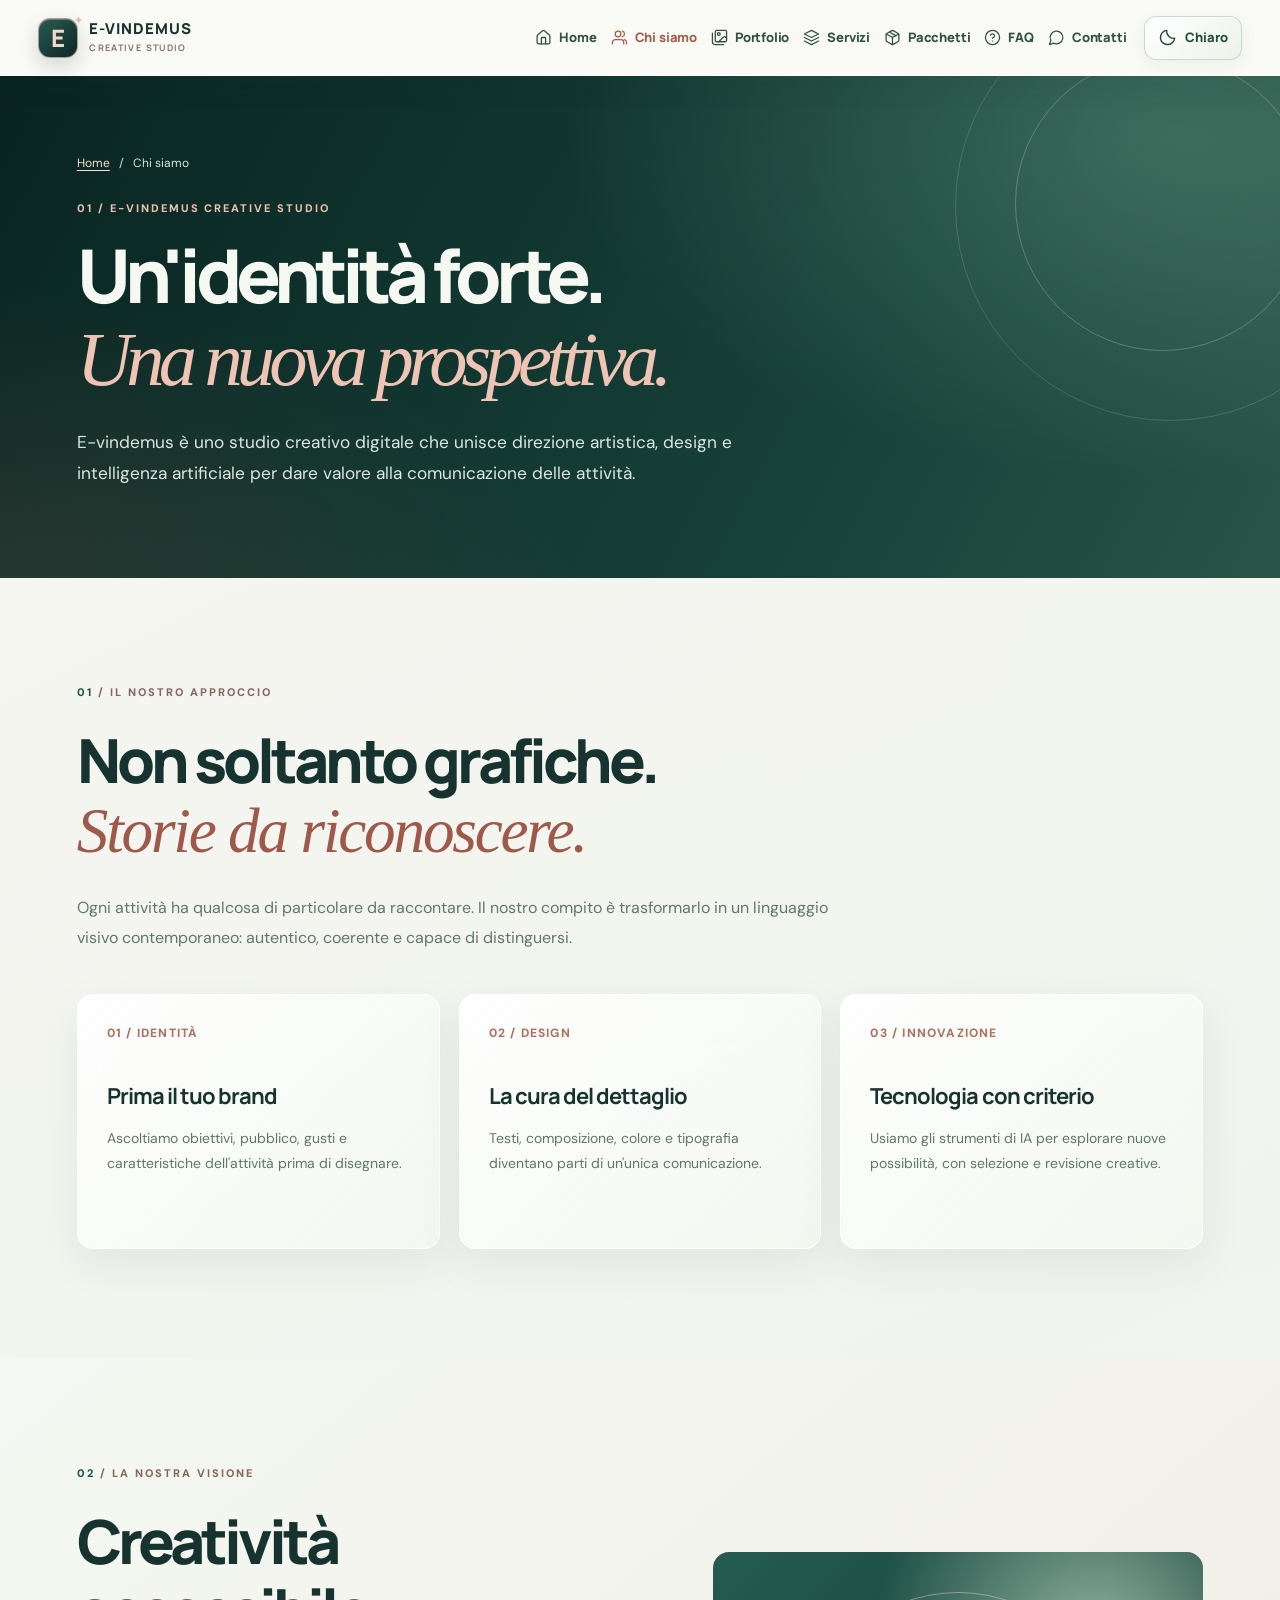
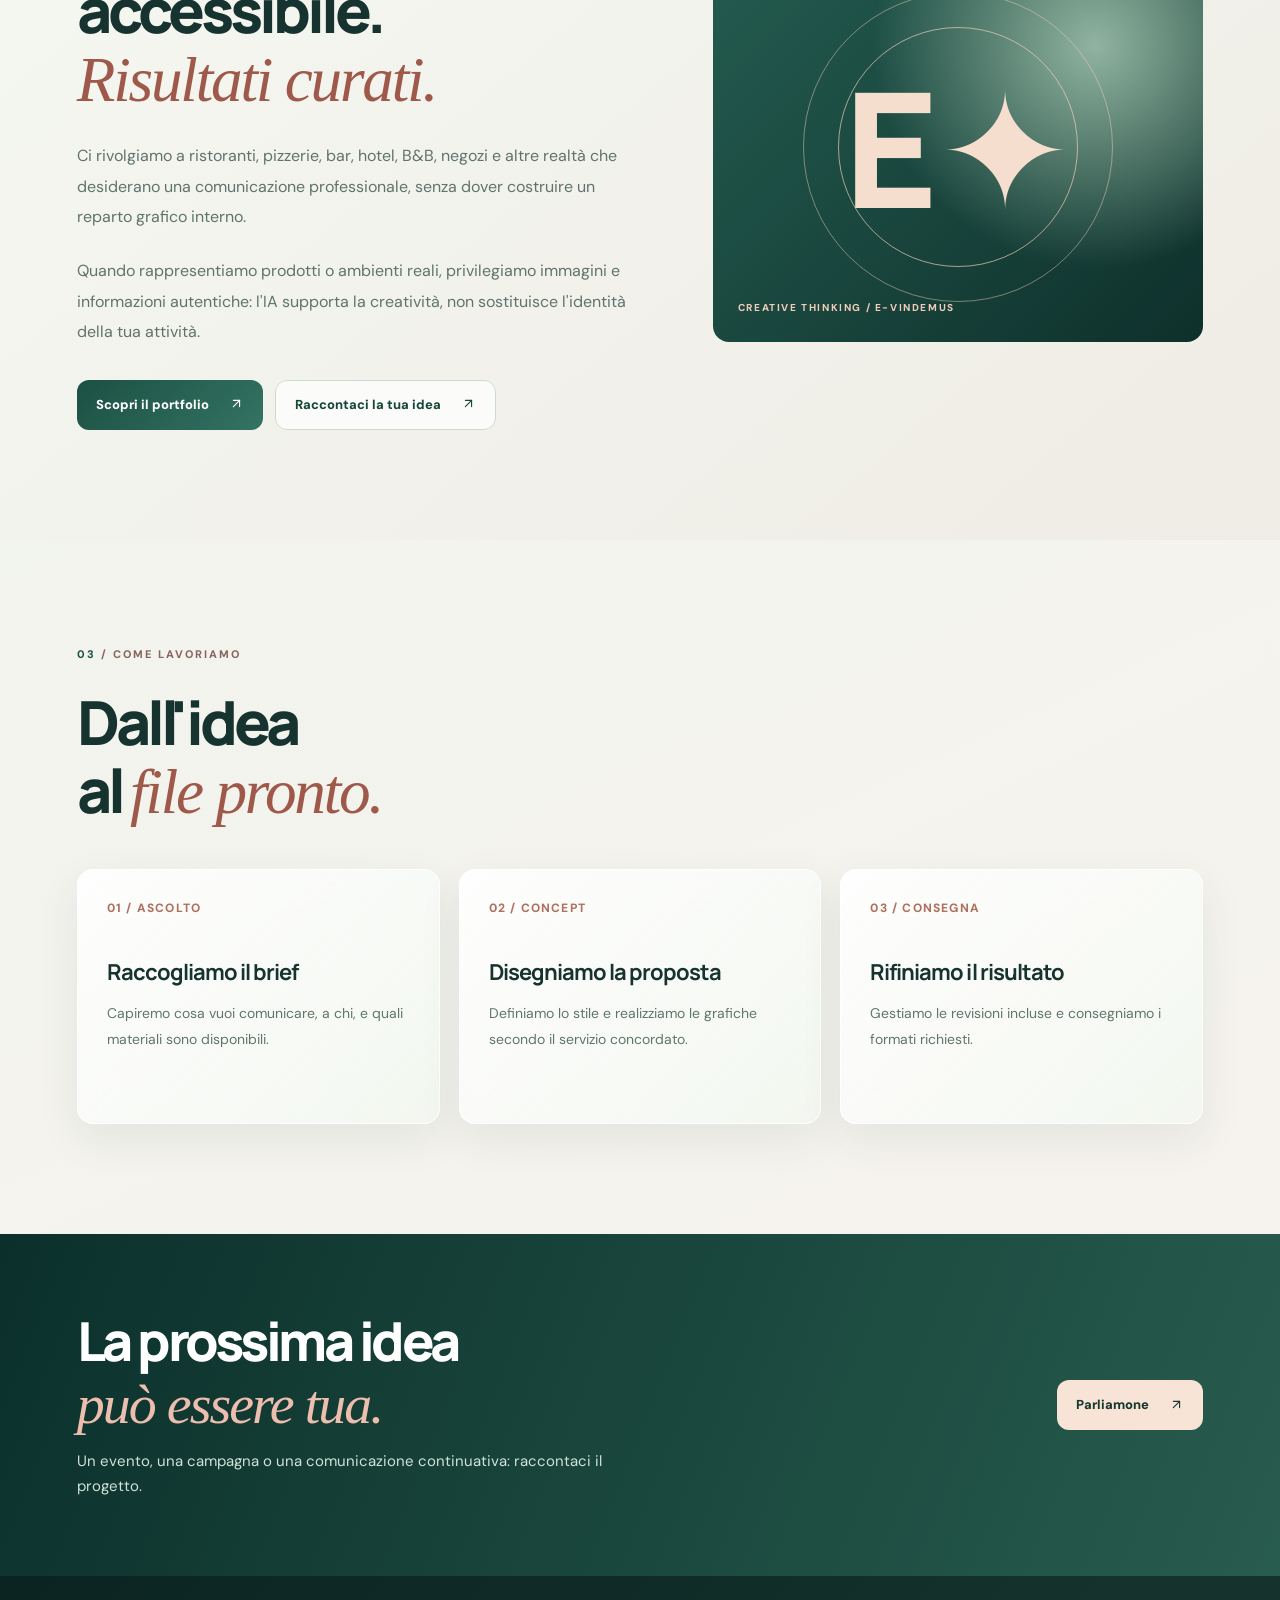
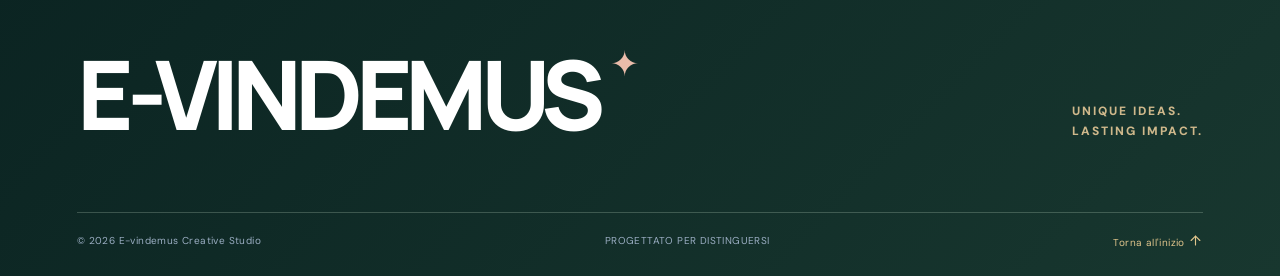
==== commit 9eb4a02f: "feat: add inline Lucide icons to shared header navigation" ====
--- a/chi-siamo.html
+++ b/chi-siamo.html
@@ -2,41 +2,65 @@
 <html lang="it"><head>
 <meta charset="utf-8"><meta name="viewport" content="width=device-width, initial-scale=1">
 <meta name="description" content="E-vindemus: studio creativo digitale che unisce grafica, direzione artistica e intelligenza artificiale."><meta name="theme-color" content="#132C2A">
-<script>
-/* Seleziona il tema prima del rendering per evitare il flash del tema errato. */
-(function(){var t;try{t=localStorage.getItem('ev-theme')}catch(e){}if(t!=='light'&&t!=='dark'){t=window.matchMedia&&window.matchMedia('(prefers-color-scheme: dark)').matches?'dark':'light'}document.documentElement.setAttribute('data-ev-theme',t);document.documentElement.style.colorScheme=t})();
-</script>
+<script src="assets/js/theme-init.js"></script>
 <meta property="og:type" content="website"><meta property="og:title" content="Chi siamo | E-vindemus"><meta property="og:description" content="E-vindemus: studio creativo digitale che unisce grafica, direzione artistica e intelligenza artificiale.">
 <title>Chi siamo | E-vindemus</title>
 <link rel="preconnect" href="https://fonts.googleapis.com">
 <link rel="preconnect" href="https://fonts.gstatic.com" crossorigin>
 <link href="https://fonts.googleapis.com/css2?family=DM+Sans:wght@400;500;600;700;800&family=Manrope:wght@400;500;600;700;800&display=swap" rel="stylesheet">
-<link rel="stylesheet" href="assets/site-base.css"><link rel="stylesheet" href="assets/pages.css">
-<script defer src="assets/config.js"></script><script defer src="assets/pages.js"></script>
-<link rel="stylesheet" href="assets/icons.css">
-<link rel="stylesheet" href="assets/theme.css">
-<script defer src="assets/theme.js"></script>
-</head><body><div id="ev-vindemus"><header class="ev-header">
+<link rel="stylesheet" href="assets/css/base.css">
+<link rel="stylesheet" href="assets/css/liquid-glass.css">
+<link rel="stylesheet" href="assets/css/brand.css">
+<link rel="stylesheet" href="assets/css/whatsapp.css">
+<link rel="stylesheet" href="assets/css/pages.css">
+<link rel="stylesheet" href="assets/css/icons.css">
+<link rel="stylesheet" href="assets/css/theme.css">
+<link rel="stylesheet" href="assets/css/campaigns.css">
+<script defer src="assets/js/config.js"></script>
+<script defer src="assets/js/site.js"></script>
+<script defer src="assets/js/theme.js"></script>
+</head><body><div id="ev-vindemus">
+<header class="ev-header">
 <a class="ev-brand" href="index.html" aria-label="E-vindemus: torna alla homepage"><span class="ev-monogram">E<span>✦</span></span><span class="ev-wordmark">E-VINDEMUS<small>CREATIVE STUDIO</small></span></a>
 <nav class="ev-nav" id="ev-navigation" aria-label="Navigazione principale">
-<a href="index.html">Home</a>
-<a href="chi-siamo.html" aria-current="page">Chi siamo</a>
-<a href="portfolio.html">Portfolio</a>
-<a href="index.html#ev-servizi">Servizi</a>
-<a href="index.html#ev-pacchetti">Pacchetti</a>
-<a href="faq.html">FAQ</a>
-<a href="contatti.html">Contatti</a>
+<a href="index.html"><svg class="ev-icon ev-nav-icon ev-icon--house" data-icon="house" xmlns="http://www.w3.org/2000/svg" viewBox="0 0 24 24" width="24" height="24" fill="none" stroke="currentColor" stroke-width="1.8" stroke-linecap="round" stroke-linejoin="round" aria-hidden="true" focusable="false"><path d="M15 21v-8a1 1 0 0 0-1-1h-4a1 1 0 0 0-1 1v8"/><path d="M3 10a2 2 0 0 1 .709-1.528l7-6a2 2 0 0 1 2.582 0l7 6A2 2 0 0 1 21 10v9a2 2 0 0 1-2 2H5a2 2 0 0 1-2-2z"/></svg><span>Home</span></a>
+<a href="chi-siamo.html" aria-current="page"><svg class="ev-icon ev-nav-icon ev-icon--users" data-icon="users" xmlns="http://www.w3.org/2000/svg" viewBox="0 0 24 24" width="24" height="24" fill="none" stroke="currentColor" stroke-width="1.8" stroke-linecap="round" stroke-linejoin="round" aria-hidden="true" focusable="false"><path d="M18 21v-2a4 4 0 0 0-4-4H6a4 4 0 0 0-4 4v2"/><circle cx="10" cy="7" r="4"/><path d="M22 21v-2a4 4 0 0 0-3-3.87M16 3.13a4 4 0 0 1 0 7.75"/></svg><span>Chi siamo</span></a>
+<a href="portfolio.html"><svg class="ev-icon ev-nav-icon ev-icon--images" data-icon="images" xmlns="http://www.w3.org/2000/svg" viewBox="0 0 24 24" width="24" height="24" fill="none" stroke="currentColor" stroke-width="1.8" stroke-linecap="round" stroke-linejoin="round" aria-hidden="true" focusable="false"><rect width="16" height="16" x="6" y="2" rx="2"/><path d="M2 6v12a4 4 0 0 0 4 4h12"/><circle cx="11" cy="7" r="2"/><path d="m22 13-1.296-1.296a2.41 2.41 0 0 0-3.408 0L11 18"/></svg><span>Portfolio</span></a>
+<a href="index.html#ev-servizi"><svg class="ev-icon ev-nav-icon ev-icon--layers" data-icon="layers" xmlns="http://www.w3.org/2000/svg" viewBox="0 0 24 24" width="24" height="24" fill="none" stroke="currentColor" stroke-width="1.8" stroke-linecap="round" stroke-linejoin="round" aria-hidden="true" focusable="false"><path d="m12 2 10 5-10 5L2 7l10-5z"/><path d="m2 12 10 5 10-5M2 17l10 5 10-5"/></svg><span>Servizi</span></a>
+<a href="index.html#ev-pacchetti"><svg class="ev-icon ev-nav-icon ev-icon--package" data-icon="package" xmlns="http://www.w3.org/2000/svg" viewBox="0 0 24 24" width="24" height="24" fill="none" stroke="currentColor" stroke-width="1.8" stroke-linecap="round" stroke-linejoin="round" aria-hidden="true" focusable="false"><path d="m7.5 4.27 9 5.15M21 8a2 2 0 0 0-1-1.73l-7-4a2 2 0 0 0-2 0l-7 4A2 2 0 0 0 3 8v8a2 2 0 0 0 1 1.73l7 4a2 2 0 0 0 2 0l7-4A2 2 0 0 0 21 16z"/><path d="m3.3 7 8.7 5 8.7-5M12 22V12"/></svg><span>Pacchetti</span></a>
+<a href="faq.html"><svg class="ev-icon ev-nav-icon ev-icon--circle-help" data-icon="circle-help" xmlns="http://www.w3.org/2000/svg" viewBox="0 0 24 24" width="24" height="24" fill="none" stroke="currentColor" stroke-width="1.8" stroke-linecap="round" stroke-linejoin="round" aria-hidden="true" focusable="false"><circle cx="12" cy="12" r="10"/><path d="M9.09 9a3 3 0 0 1 5.83 1c0 2-3 3-3 3M12 17h.01"/></svg><span>FAQ</span></a>
+<a href="contatti.html"><svg class="ev-icon ev-nav-icon ev-icon--message-circle" data-icon="message-circle" xmlns="http://www.w3.org/2000/svg" viewBox="0 0 24 24" width="24" height="24" fill="none" stroke="currentColor" stroke-width="1.8" stroke-linecap="round" stroke-linejoin="round" aria-hidden="true" focusable="false"><path d="M7.9 20A9 9 0 1 0 4 16.1L2 22Z"/></svg><span>Contatti</span></a>
 </nav>
 <a class="ev-header-cta" href="contatti.html">Parliamo del tuo brand <span aria-hidden="true"><svg class="ev-icon ev-icon--arrow-up-right" data-icon="arrow-up-right" xmlns="http://www.w3.org/2000/svg" viewBox="0 0 24 24" width="24" height="24" fill="none" stroke="currentColor" stroke-width="1.8" stroke-linecap="round" stroke-linejoin="round" aria-hidden="true" focusable="false"><path d="M7 7h10v10"/><path d="M7 17 17 7"/></svg></span></a>
 <button class="ev-theme-toggle" type="button" aria-label="Attiva il tema scuro" aria-pressed="false" title="Attiva il tema scuro"><svg class="ev-icon ev-theme-moon" xmlns="http://www.w3.org/2000/svg" viewBox="0 0 24 24" width="20" height="20" fill="none" stroke="currentColor" stroke-width="1.8" stroke-linecap="round" stroke-linejoin="round" aria-hidden="true" focusable="false"><path d="M20.99 13.05A9 9 0 0 1 10.95 3.01 9 9 0 1 0 20.99 13.05Z"/></svg><svg class="ev-icon ev-theme-sun" xmlns="http://www.w3.org/2000/svg" viewBox="0 0 24 24" width="20" height="20" fill="none" stroke="currentColor" stroke-width="1.8" stroke-linecap="round" stroke-linejoin="round" aria-hidden="true" focusable="false"><circle cx="12" cy="12" r="4"/><path d="M12 2v2m0 16v2M4.93 4.93l1.42 1.42m11.3 11.3 1.42 1.42M2 12h2m16 0h2M4.93 19.07l1.42-1.42m11.3-11.3 1.42-1.42"/></svg><span class="ev-theme-label">Chiaro</span></button>
 <button class="ev-menu-toggle" type="button" aria-expanded="false" aria-controls="ev-navigation" aria-label="Apri il menu"><svg class="ev-icon ev-icon--menu ev-icon-menu" data-icon="menu" xmlns="http://www.w3.org/2000/svg" viewBox="0 0 24 24" width="24" height="24" fill="none" stroke="currentColor" stroke-width="1.8" stroke-linecap="round" stroke-linejoin="round" aria-hidden="true" focusable="false"><path d="M4 6h16M4 12h16M4 18h16"/></svg><svg class="ev-icon ev-icon--x ev-icon-close" data-icon="x" xmlns="http://www.w3.org/2000/svg" viewBox="0 0 24 24" width="24" height="24" fill="none" stroke="currentColor" stroke-width="1.8" stroke-linecap="round" stroke-linejoin="round" aria-hidden="true" focusable="false"><path d="M18 6 6 18M6 6l12 12"/></svg></button>
-</header><main id="ev-main"><section class="ev-inner-hero"><div class="ev-layout"><div class="ev-breadcrumb"><a href="index.html">Home</a><span>/</span><span>Chi siamo</span></div><div class="ev-page-kicker">01 / E-VINDEMUS CREATIVE STUDIO</div><h1>Un'identità forte.<br><em>Una nuova prospettiva.</em></h1><p>E-vindemus è uno studio creativo digitale che unisce direzione artistica, design e intelligenza artificiale per dare valore alla comunicazione delle attività.</p></div></section>
+</header>
+<main id="ev-main">
+<section class="ev-inner-hero"><div class="ev-layout"><div class="ev-breadcrumb"><a href="index.html">Home</a><span>/</span><span>Chi siamo</span></div><div class="ev-page-kicker">01 / E-VINDEMUS CREATIVE STUDIO</div><h1>Un'identità forte.<br><em>Una nuova prospettiva.</em></h1><p>E-vindemus è uno studio creativo digitale che unisce direzione artistica, design e intelligenza artificiale per dare valore alla comunicazione delle attività.</p></div>
+</section>
 <section class="ev-layout ev-page-section"><div class="ev-section-label"><span>01</span> / IL NOSTRO APPROCCIO</div><h2>Non soltanto grafiche.<br><em>Storie da riconoscere.</em></h2><p class="ev-page-lead">Ogni attività ha qualcosa di particolare da raccontare. Il nostro compito è trasformarlo in un linguaggio visivo contemporaneo: autentico, coerente e capace di distinguersi.</p>
 <div class="ev-feature-grid">
-<article class="ev-feature-card ev-reveal"><span class="ev-feature-index">01 / IDENTITÀ</span><h3>Prima il tuo brand</h3><p>Ascoltiamo obiettivi, pubblico, gusti e caratteristiche dell'attività prima di disegnare.</p></article>
-<article class="ev-feature-card ev-reveal"><span class="ev-feature-index">02 / DESIGN</span><h3>La cura del dettaglio</h3><p>Testi, composizione, colore e tipografia diventano parti di un'unica comunicazione.</p></article>
-<article class="ev-feature-card ev-reveal"><span class="ev-feature-index">03 / INNOVAZIONE</span><h3>Tecnologia con criterio</h3><p>Usiamo gli strumenti di IA per esplorare nuove possibilità, con selezione e revisione creative.</p></article>
-</div></section>
-<section class="ev-page-section ev-page-section--soft"><div class="ev-layout ev-story"><div class="ev-reveal"><div class="ev-section-label"><span>02</span> / LA NOSTRA VISIONE</div><h2>Creatività accessibile.<br><em>Risultati curati.</em></h2><p>Ci rivolgiamo a ristoranti, pizzerie, bar, hotel, B&amp;B, negozi e altre realtà che desiderano una comunicazione professionale, senza dover costruire un reparto grafico interno.</p><p>Quando rappresentiamo prodotti o ambienti reali, privilegiamo immagini e informazioni autentiche: l'IA supporta la creatività, non sostituisce l'identità della tua attività.</p><div class="ev-page-actions"><a class="ev-page-button" href="portfolio.html">Scopri il portfolio <span><svg class="ev-icon ev-icon--arrow-up-right" data-icon="arrow-up-right" xmlns="http://www.w3.org/2000/svg" viewBox="0 0 24 24" width="24" height="24" fill="none" stroke="currentColor" stroke-width="1.8" stroke-linecap="round" stroke-linejoin="round" aria-hidden="true" focusable="false"><path d="M7 7h10v10"/><path d="M7 17 17 7"/></svg></span></a><a class="ev-page-button ev-page-button--line" href="contatti.html">Raccontaci la tua idea <span><svg class="ev-icon ev-icon--arrow-up-right" data-icon="arrow-up-right" xmlns="http://www.w3.org/2000/svg" viewBox="0 0 24 24" width="24" height="24" fill="none" stroke="currentColor" stroke-width="1.8" stroke-linecap="round" stroke-linejoin="round" aria-hidden="true" focusable="false"><path d="M7 7h10v10"/><path d="M7 17 17 7"/></svg></span></a></div></div><div class="ev-story-art ev-reveal" role="img" aria-label="Monogramma E-vindemus decorativo"><strong>E✦</strong><small>CREATIVE THINKING / E-VINDEMUS</small></div></div></section>
-<section class="ev-page-section ev-layout"><div class="ev-section-label"><span>03</span> / COME LAVORIAMO</div><h2>Dall'idea<br>al <em>file pronto.</em></h2><div class="ev-feature-grid"><article class="ev-feature-card"><span class="ev-feature-index">01 / ASCOLTO</span><h3>Raccogliamo il brief</h3><p>Capiremo cosa vuoi comunicare, a chi, e quali materiali sono disponibili.</p></article><article class="ev-feature-card"><span class="ev-feature-index">02 / CONCEPT</span><h3>Disegniamo la proposta</h3><p>Definiamo lo stile e realizziamo le grafiche secondo il servizio concordato.</p></article><article class="ev-feature-card"><span class="ev-feature-index">03 / CONSEGNA</span><h3>Rifiniamo il risultato</h3><p>Gestiamo le revisioni incluse e consegniamo i formati richiesti.</p></article></div></section>
-<section class="ev-page-cta"><div class="ev-layout"><div><h2>La prossima idea<br><em>può essere tua.</em></h2><p>Un evento, una campagna o una comunicazione continuativa: raccontaci il progetto.</p></div><a class="ev-page-button" href="contatti.html">Parliamone <span aria-hidden="true"><svg class="ev-icon ev-icon--arrow-up-right" data-icon="arrow-up-right" xmlns="http://www.w3.org/2000/svg" viewBox="0 0 24 24" width="24" height="24" fill="none" stroke="currentColor" stroke-width="1.8" stroke-linecap="round" stroke-linejoin="round" aria-hidden="true" focusable="false"><path d="M7 7h10v10"/><path d="M7 17 17 7"/></svg></span></a></div></section></main><footer class="ev-footer"><div class="ev-layout"><div class="ev-footer-top"><div class="ev-footer-name">E-VINDEMUS<span>✦</span></div><p>UNIQUE IDEAS.<br>LASTING IMPACT.</p></div><div class="ev-footer-bottom"><span>© <span id="ev-year">2026</span> E-vindemus Creative Studio</span><span>PROGETTATO PER DISTINGUERSI</span><a href="index.html">Torna all'inizio <svg class="ev-icon ev-icon--arrow-up" data-icon="arrow-up" xmlns="http://www.w3.org/2000/svg" viewBox="0 0 24 24" width="24" height="24" fill="none" stroke="currentColor" stroke-width="1.8" stroke-linecap="round" stroke-linejoin="round" aria-hidden="true" focusable="false"><path d="m5 12 7-7 7 7"/><path d="M12 19V5"/></svg></a></div></div></footer></div></body></html>+<article class="ev-feature-card ev-reveal"><span class="ev-feature-index">01 / IDENTITÀ</span><h3>Prima il tuo brand</h3><p>Ascoltiamo obiettivi, pubblico, gusti e caratteristiche dell'attività prima di disegnare.</p>
+</article>
+<article class="ev-feature-card ev-reveal"><span class="ev-feature-index">02 / DESIGN</span><h3>La cura del dettaglio</h3><p>Testi, composizione, colore e tipografia diventano parti di un'unica comunicazione.</p>
+</article>
+<article class="ev-feature-card ev-reveal"><span class="ev-feature-index">03 / INNOVAZIONE</span><h3>Tecnologia con criterio</h3><p>Usiamo gli strumenti di IA per esplorare nuove possibilità, con selezione e revisione creative.</p>
+</article>
+</div>
+</section>
+<section class="ev-page-section ev-page-section--soft"><div class="ev-layout ev-story"><div class="ev-reveal"><div class="ev-section-label"><span>02</span> / LA NOSTRA VISIONE</div><h2>Creatività accessibile.<br><em>Risultati curati.</em></h2><p>Ci rivolgiamo a ristoranti, pizzerie, bar, hotel, B&amp;B, negozi e altre realtà che desiderano una comunicazione professionale, senza dover costruire un reparto grafico interno.</p><p>Quando rappresentiamo prodotti o ambienti reali, privilegiamo immagini e informazioni autentiche: l'IA supporta la creatività, non sostituisce l'identità della tua attività.</p><div class="ev-page-actions"><a class="ev-page-button" href="portfolio.html">Scopri il portfolio <span><svg class="ev-icon ev-icon--arrow-up-right" data-icon="arrow-up-right" xmlns="http://www.w3.org/2000/svg" viewBox="0 0 24 24" width="24" height="24" fill="none" stroke="currentColor" stroke-width="1.8" stroke-linecap="round" stroke-linejoin="round" aria-hidden="true" focusable="false"><path d="M7 7h10v10"/><path d="M7 17 17 7"/></svg></span></a><a class="ev-page-button ev-page-button--line" href="contatti.html">Raccontaci la tua idea <span><svg class="ev-icon ev-icon--arrow-up-right" data-icon="arrow-up-right" xmlns="http://www.w3.org/2000/svg" viewBox="0 0 24 24" width="24" height="24" fill="none" stroke="currentColor" stroke-width="1.8" stroke-linecap="round" stroke-linejoin="round" aria-hidden="true" focusable="false"><path d="M7 7h10v10"/><path d="M7 17 17 7"/></svg></span></a></div></div><div class="ev-story-art ev-reveal" role="img" aria-label="Monogramma E-vindemus decorativo"><strong>E✦</strong><small>CREATIVE THINKING / E-VINDEMUS</small></div></div>
+</section>
+<section class="ev-page-section ev-layout"><div class="ev-section-label"><span>03</span> / COME LAVORIAMO</div><h2>Dall'idea<br>al <em>file pronto.</em></h2><div class="ev-feature-grid">
+<article class="ev-feature-card"><span class="ev-feature-index">01 / ASCOLTO</span><h3>Raccogliamo il brief</h3><p>Capiremo cosa vuoi comunicare, a chi, e quali materiali sono disponibili.</p>
+</article>
+<article class="ev-feature-card"><span class="ev-feature-index">02 / CONCEPT</span><h3>Disegniamo la proposta</h3><p>Definiamo lo stile e realizziamo le grafiche secondo il servizio concordato.</p>
+</article>
+<article class="ev-feature-card"><span class="ev-feature-index">03 / CONSEGNA</span><h3>Rifiniamo il risultato</h3><p>Gestiamo le revisioni incluse e consegniamo i formati richiesti.</p>
+</article>
+</div>
+</section>
+<section class="ev-page-cta"><div class="ev-layout"><div><h2>La prossima idea<br><em>può essere tua.</em></h2><p>Un evento, una campagna o una comunicazione continuativa: raccontaci il progetto.</p></div><a class="ev-page-button" href="contatti.html">Parliamone <span aria-hidden="true"><svg class="ev-icon ev-icon--arrow-up-right" data-icon="arrow-up-right" xmlns="http://www.w3.org/2000/svg" viewBox="0 0 24 24" width="24" height="24" fill="none" stroke="currentColor" stroke-width="1.8" stroke-linecap="round" stroke-linejoin="round" aria-hidden="true" focusable="false"><path d="M7 7h10v10"/><path d="M7 17 17 7"/></svg></span></a></div>
+</section>
+</main>
+<footer class="ev-footer"><div class="ev-layout"><div class="ev-footer-top"><div class="ev-footer-name">E-VINDEMUS<span>✦</span></div><p>UNIQUE IDEAS.<br>LASTING IMPACT.</p></div><div class="ev-footer-bottom"><span>© <span id="ev-year">2026</span> E-vindemus Creative Studio</span><span>PROGETTATO PER DISTINGUERSI</span><a href="index.html">Torna all'inizio <svg class="ev-icon ev-icon--arrow-up" data-icon="arrow-up" xmlns="http://www.w3.org/2000/svg" viewBox="0 0 24 24" width="24" height="24" fill="none" stroke="currentColor" stroke-width="1.8" stroke-linecap="round" stroke-linejoin="round" aria-hidden="true" focusable="false"><path d="m5 12 7-7 7 7"/><path d="M12 19V5"/></svg></a></div></div></footer>
+</div></body></html>
--- a/assets/css/base.css
+++ b/assets/css/base.css
@@ -0,0 +1,36 @@
+html{scroll-behavior:smooth}body{margin:0;background:#f7f5ef}
+
+
+#ev-vindemus{--navy:#08182c;--navy2:#102741;--navy3:#163657;--navy4:#214766;--gold:#d6b16e;--gold2:#f3dbab;--warm:#f7f4ed;--paper:#fffefa;--ink:#162942;--muted:#6d7988;--line:#e6e2d8;background:var(--warm);color:var(--ink);font:400 15px/1.65 'DM Sans',Arial,sans-serif;width:100%;overflow:hidden;isolation:isolate}
+#ev-vindemus *,#ev-vindemus *:before,#ev-vindemus *:after{box-sizing:border-box}#ev-vindemus h1,#ev-vindemus h2,#ev-vindemus h3,#ev-vindemus p{margin:0}#ev-vindemus h1,#ev-vindemus h2,#ev-vindemus h3{font-family:'Manrope',Arial,sans-serif}#ev-vindemus a{text-decoration:none;color:inherit}#ev-vindemus img,#ev-vindemus svg{display:block;max-width:100%}#ev-vindemus button,#ev-vindemus input,#ev-vindemus select,#ev-vindemus textarea{font:inherit}#ev-vindemus button{cursor:pointer}#ev-vindemus :focus-visible{outline:3px solid #e1b55e;outline-offset:3px}#ev-vindemus .ev-layout{max-width:1450px;padding-left:6%;padding-right:6%;margin:auto}#ev-vindemus section[id]{scroll-margin-top:85px}#ev-vindemus h2{font-size:clamp(37px,4.75vw,72px);line-height:1.13;letter-spacing:-.06em;font-weight:800}#ev-vindemus h2 em{font:italic 400 1.04em Georgia,serif;letter-spacing:-.035em;color:#b18b4b}#ev-vindemus .ev-section-label{font-size:11px;font-weight:800;letter-spacing:2px;color:#8b795b;margin-bottom:25px}#ev-vindemus .ev-section-label>span{color:#1b3d5a}#ev-vindemus .ev-section-label.ev-light-label{color:#e8d1a2}#ev-vindemus .ev-section-label.ev-light-label>span{color:#d7b36f}
+/* NAVIGATION */
+#ev-vindemus .ev-header{z-index:30;position:relative;min-height:84px;display:flex;align-items:center;gap:30px;padding:12px 6%;background:#f9f7f1;border-bottom:1px solid var(--line)}#ev-vindemus .ev-brand{display:flex;align-items:center;gap:13px;flex-shrink:0}#ev-vindemus .ev-monogram{position:relative;display:grid;place-items:center;width:43px;height:43px;background:var(--navy);color:var(--gold2);font:800 24px 'Manrope';border:1px solid #bf9a5d}#ev-vindemus .ev-monogram>span{position:absolute;font-size:11px;right:-6px;top:-7px;color:#dcb96b}#ev-vindemus .ev-wordmark{font:800 17px/1.05 'Manrope';letter-spacing:.08em}#ev-vindemus .ev-wordmark small{display:block;font-size:8px;color:#96845c;letter-spacing:2.5px;margin-top:6px}#ev-vindemus .ev-nav{display:flex;align-items:center;gap:clamp(14px,2vw,34px);margin-left:auto}#ev-vindemus .ev-nav a{font-size:12px;font-weight:700;white-space:nowrap}#ev-vindemus .ev-nav a:hover{color:#9f7637}#ev-vindemus .ev-header-cta{background:var(--navy);color:#fff;display:flex;align-items:center;gap:25px;padding:13px 19px;font-size:11px;font-weight:800;white-space:nowrap}#ev-vindemus .ev-header-cta span{color:var(--gold2);font-size:19px}#ev-vindemus .ev-header-cta:hover{background:var(--navy3)}#ev-vindemus .ev-menu-toggle{display:none;border:1px solid #d9d2c7;padding:5px 10px;background:transparent;color:var(--navy);font-size:23px}
+/* HERO */
+#ev-vindemus .ev-hero{position:relative;background:var(--navy);color:#f8f6f0}#ev-vindemus .ev-hero:before{content:'';position:absolute;inset:0;background:radial-gradient(circle at 70% 42%,#23486d77,transparent 35%),radial-gradient(circle at 35% 120%,#b28c4224,transparent 43%);pointer-events:none}#ev-vindemus .ev-grain{position:absolute;inset:0;opacity:.14;pointer-events:none;background-image:linear-gradient(90deg,#ffffff0b 1px,transparent 1px),linear-gradient(#ffffff0b 1px,transparent 1px);background-size:74px 74px}#ev-vindemus .ev-hero-main{display:grid;grid-template-columns:1.05fr .95fr;min-height:680px;align-items:stretch;position:relative;gap:2%}#ev-vindemus .ev-hero-copy{padding:102px 0 76px;display:flex;flex-direction:column;align-items:flex-start;position:relative;z-index:3}#ev-vindemus .ev-kicker{display:flex;align-items:center;gap:12px;font-size:10px;font-weight:800;letter-spacing:2px}#ev-vindemus .ev-gold{color:#e7cd97}#ev-vindemus .ev-kicker-line{width:26px;height:1px;background:var(--gold)}#ev-vindemus .ev-hero h1{font-size:clamp(52px,5.8vw,94px);letter-spacing:-.085em;line-height:1.03;font-weight:800;margin:33px 0 27px;white-space:nowrap}#ev-vindemus .ev-hero h1 em{font:italic 400 1.08em Georgia,serif;color:var(--gold2);letter-spacing:-.06em}#ev-vindemus .ev-hero-copy>p{font-size:16px;max-width:490px;color:#c4d0dd;line-height:1.85}#ev-vindemus .ev-hero-actions{display:flex;flex-wrap:wrap;gap:12px;margin-top:35px}#ev-vindemus .ev-btn{padding:16px 22px;display:flex;gap:27px;align-items:center;justify-content:space-between;font-size:12px;font-weight:800;transition:transform .25s,background .25s}#ev-vindemus .ev-btn:hover{transform:translateY(-3px)}#ev-vindemus .ev-btn-gold{background:var(--gold2);color:#13233a}#ev-vindemus .ev-btn-line{border:1px solid #59708a;color:#f6f6f2}#ev-vindemus .ev-btn-line:hover{background:#ffffff18}#ev-vindemus .ev-hero-under{margin-top:auto;padding-top:50px;color:#adbbc9;display:flex;gap:10px;align-items:center;font-size:12px}#ev-vindemus .ev-sparkle{font-size:24px;color:var(--gold)}
+#ev-vindemus .ev-hero-composition{position:relative;min-height:610px;isolation:isolate}#ev-vindemus .ev-orbit{position:absolute;left:0;top:13%;width:590px;height:590px;border:1px solid #e3c58538;border-radius:50%;pointer-events:none}#ev-vindemus .ev-orbit-2{left:8%;top:23%;width:430px;height:430px}#ev-vindemus .ev-hero-poster{position:absolute;display:flex;flex-direction:column;align-items:flex-start;overflow:hidden;padding:24px;box-shadow:0 30px 55px #0009;border:1px solid #fff6;z-index:2}#ev-vindemus .ev-hero-poster>span,#ev-vindemus .ev-hero-poster>small{font:800 9px 'Manrope';letter-spacing:1.5px;z-index:2}#ev-vindemus .ev-hero-poster strong{font:800 clamp(33px,4vw,62px)/.91 'Manrope';letter-spacing:-.08em;z-index:2;margin:auto 0;color:#fff}#ev-vindemus .ev-hero-poster-a{width:55%;height:60%;left:8%;top:14%;transform:rotate(-11deg);background:linear-gradient(145deg,#193a55,#09243b);justify-content:space-between}#ev-vindemus .ev-gold-orb{position:absolute;width:280px;height:280px;border-radius:50%;background:radial-gradient(circle at 28% 25%,#fff1bd,#dbb571 52%,#7e5b33 80%);left:30%;top:15%;box-shadow:0 0 70px #edbf704d}#ev-vindemus .ev-hero-poster-b{width:47%;height:50%;right:4%;top:33%;z-index:3;transform:rotate(10deg);background:linear-gradient(130deg,#dec18a,#a57a3e);justify-content:space-between}#ev-vindemus .ev-hero-poster-b>span,#ev-vindemus .ev-hero-poster-b>small{color:#193248}#ev-vindemus .ev-hero-poster-b strong{font-size:clamp(31px,3.6vw,54px);color:#102d46}#ev-vindemus .ev-halo{position:absolute;width:250px;height:250px;border:34px solid #f8e6b668;border-radius:50%;top:22%;left:20%;box-shadow:inset 0 0 40px #fff7}#ev-vindemus .ev-stamp{position:absolute;right:7%;top:9%;border:1px solid #cba85a8c;color:#e5c58a;border-radius:50%;width:100px;height:100px;display:flex;flex-direction:column;align-items:center;justify-content:center;font:800 28px 'Manrope';transform:rotate(12deg);z-index:4}#ev-vindemus .ev-stamp>span{position:absolute;top:15px;right:24px;font-size:9px}#ev-vindemus .ev-stamp>small{font:800 8px/1.1 'Manrope';letter-spacing:2px;text-align:center}#ev-vindemus .ev-hero-index{position:absolute;bottom:7%;right:0;color:#d6bb82;font-size:10px;letter-spacing:2px}#ev-vindemus .ev-ticker{overflow:hidden;background:#d3ae6d;color:#13263e;white-space:nowrap;padding:15px 0;font:800 13px 'Manrope';letter-spacing:2px}#ev-vindemus .ev-ticker-track{display:flex;gap:35px;width:max-content;animation:ev-slide 26s linear infinite}#ev-vindemus .ev-ticker b{padding:0 25px;font-size:20px}#ev-vindemus .ev-ticker span{display:block}@keyframes ev-slide{to{transform:translateX(-50%)}}
+/* INTRO */
+#ev-vindemus .ev-intro{padding-top:125px;padding-bottom:125px;display:grid;grid-template-columns:28% 72%;gap:18px;border-bottom:1px solid var(--line)}#ev-vindemus .ev-intro-content>p{color:#677486;margin-top:31px;max-width:750px;font-size:16px;line-height:1.9}#ev-vindemus .ev-chips{display:flex;flex-wrap:wrap;gap:9px;margin-top:30px}#ev-vindemus .ev-chips span{border:1px solid #d7c6a6;padding:9px 14px;border-radius:30px;color:#6f624d;font-size:11px;font-weight:800;letter-spacing:.4px}
+/* PORTFOLIO */
+#ev-vindemus .ev-portfolio{padding-top:125px;padding-bottom:125px}#ev-vindemus .ev-heading-row{display:flex;align-items:flex-end;justify-content:space-between;gap:45px;margin-bottom:45px}#ev-vindemus .ev-heading-row>p{max-width:320px;flex:0 0 320px;color:var(--muted);line-height:1.85}#ev-vindemus .ev-filters{display:flex;flex-wrap:wrap;gap:8px;margin-bottom:26px}#ev-vindemus .ev-filter{border:1px solid #d5cec0;background:transparent;color:#46556c;padding:10px 20px;border-radius:30px;font-size:11px;font-weight:800}#ev-vindemus .ev-filter.is-active,#ev-vindemus .ev-filter:hover{background:var(--navy);color:#fff;border-color:var(--navy)}#ev-vindemus .ev-project-grid{display:grid;grid-template-columns:1fr 1fr;gap:55px 25px}#ev-vindemus .ev-project[hidden]{display:none!important}#ev-vindemus .ev-art{height:auto;aspect-ratio:1.1;min-height:380px;position:relative;overflow:hidden;isolation:isolate;padding:26px;transition:transform .3s}#ev-vindemus .ev-project:hover .ev-art{transform:translateY(-4px)}#ev-vindemus .ev-art-top{position:absolute;left:6%;top:6%;right:6%;display:flex;align-items:center;justify-content:space-between;font:800 10px 'Manrope';letter-spacing:1.3px;z-index:4}#ev-vindemus .ev-art-text{position:absolute;bottom:6%;left:6%;right:6%;z-index:3;display:flex;flex-direction:column;align-items:flex-start;gap:12px}#ev-vindemus .ev-art-text small{font:800 10px 'Manrope';letter-spacing:2px}#ev-vindemus .ev-art-text strong{font:800 clamp(36px,4.2vw,68px)/.91 'Manrope';letter-spacing:-.08em}#ev-vindemus .ev-art-text strong i{font:italic 400 1.03em Georgia,serif}#ev-vindemus .ev-art-text span{font:700 9px 'Manrope';letter-spacing:1.4px}#ev-vindemus .ev-art-corner{position:absolute;right:6%;bottom:6%;font-size:33px;opacity:.85}#ev-vindemus .ev-art-pizza{background:radial-gradient(circle at 64% 46%,#a84636,#4e1e23 48%,#2c1827 90%);color:#fff0dd}#ev-vindemus .ev-art-pizza:after{content:'';position:absolute;inset:0;background:linear-gradient(0deg,#1c1728d7 0%,transparent 38%);pointer-events:none}#ev-vindemus .ev-pizza-illustration{width:79%;position:absolute;left:22%;top:7%;transform:rotate(-16deg);filter:drop-shadow(0 25px 24px #190b13a3)}#ev-vindemus .ev-pizza-illustration svg{width:100%}#ev-vindemus .ev-art-hotel{background:radial-gradient(circle at 75% 22%,#355f74,#102c43 52%,#081c30);color:#fae6bf}#ev-vindemus .ev-hotel-illustration{position:absolute;width:83%;left:13%;top:7%;filter:drop-shadow(0 18px 15px #091d3277)}#ev-vindemus .ev-art-hotel:after{content:'';position:absolute;inset:0;background:linear-gradient(0deg,#051523e8 2%,transparent 47%);pointer-events:none}#ev-vindemus .ev-art-bar{background:radial-gradient(circle at 60% 32%,#425b86,#212d58 46%,#0c1d35 92%);color:#fff1d7}#ev-vindemus .ev-drink-illustration{position:absolute;width:81%;left:15%;top:5%;filter:drop-shadow(0 18px 20px #0a0d2d9e)}#ev-vindemus .ev-art-bar:after{content:'';position:absolute;inset:0;background:linear-gradient(0deg,#09162add 2%,transparent 46%);pointer-events:none}#ev-vindemus .ev-art-retail{background:radial-gradient(circle at 60% 45%,#d2c6ac,#b6a47f 46%,#a88d68 95%);color:#10293f}#ev-vindemus .ev-retail-illustration{position:absolute;width:84%;left:15%;top:4%;filter:drop-shadow(0 20px 20px #56402c55)}#ev-vindemus .ev-art-retail:after{content:'';position:absolute;inset:0;background:linear-gradient(0deg,#e6d4b5d9 0%,transparent 38%);pointer-events:none}#ev-vindemus .ev-art-retail .ev-art-text strong{font-size:clamp(34px,3.8vw,62px)}#ev-vindemus .ev-project-info{display:flex;justify-content:space-between;gap:18px;padding:20px 0;border-bottom:1px solid var(--line)}#ev-vindemus .ev-project-info span:not(.ev-project-arrow){font-size:10px;font-weight:800;letter-spacing:1.3px;color:#9c824e}#ev-vindemus .ev-project-info h3{font-size:24px;letter-spacing:-.05em;margin:5px 0}#ev-vindemus .ev-project-info p{color:var(--muted);font-size:12px}#ev-vindemus .ev-project-arrow{width:39px;height:39px;display:grid;place-items:center;border:1px solid #d7c6a7;border-radius:50%;color:#a2824a;font-size:19px;flex:0 0 auto}#ev-vindemus .ev-portfolio-disclaimer{margin-top:32px;color:#6b7682;font-size:12px;max-width:980px;line-height:1.85}#ev-vindemus .ev-portfolio-disclaimer span{color:#b48b46}
+/* SERVICES */
+#ev-vindemus .ev-services{background:var(--navy);color:#f8f5ef;padding:130px 0;position:relative}#ev-vindemus .ev-services:before{content:'';position:absolute;right:-150px;top:0;width:560px;height:560px;background:radial-gradient(circle,#335b7e5c,transparent 70%);pointer-events:none}#ev-vindemus .ev-services h2 em{color:#e9c891}#ev-vindemus .ev-services .ev-heading-row>p{color:#b6c5d1}#ev-vindemus .ev-services-grid{display:grid;grid-template-columns:repeat(4,1fr);gap:12px}#ev-vindemus .ev-service{display:flex;flex-direction:column;min-height:320px;background:var(--navy2);padding:24px;border:1px solid #49627f55;transition:background .25s,transform .25s}#ev-vindemus .ev-service:hover{background:#193653;transform:translateY(-4px)}#ev-vindemus .ev-service-head{display:flex;justify-content:space-between;align-items:center;font-size:9px;letter-spacing:1px;color:#d5b576;font-weight:800}#ev-vindemus .ev-service-head>span:last-child{font-size:20px}#ev-vindemus .ev-service-icon{font-size:62px;line-height:1;margin:32px 0 auto;color:var(--gold2)}#ev-vindemus .ev-service h3{font-size:19px;letter-spacing:-.04em;margin-bottom:13px}#ev-vindemus .ev-service p{color:#b7c5d2;font-size:12px;line-height:1.85}
+/* PRICE */
+#ev-vindemus .ev-pricing{padding-top:130px;padding-bottom:125px}#ev-vindemus .ev-price-grid{display:grid;grid-template-columns:repeat(3,1fr);gap:17px;align-items:stretch}#ev-vindemus .ev-plan{background:var(--paper);border:1px solid #e2dacc;display:flex;flex-direction:column;padding:31px 26px;min-height:510px;position:relative}#ev-vindemus .ev-plan-title{display:flex;justify-content:space-between;align-items:center;color:#a88851}#ev-vindemus .ev-plan-title small{font-size:10px;font-weight:800;letter-spacing:1.6px}#ev-vindemus .ev-plan-title span{font-size:22px}#ev-vindemus .ev-plan h3{font-size:32px;letter-spacing:-.06em;margin-top:25px}#ev-vindemus .ev-plan>p{color:var(--muted);font-size:13px;line-height:1.8;min-height:58px;margin-top:7px}#ev-vindemus .ev-price{display:flex;align-items:baseline;gap:8px;margin:25px 0}#ev-vindemus .ev-price strong{font:800 clamp(35px,3.4vw,52px) 'Manrope';letter-spacing:-.09em}#ev-vindemus .ev-price span{color:#798492;font-size:12px}#ev-vindemus .ev-rule{height:1px;background:#e2dbd0}#ev-vindemus .ev-plan ul{list-style:none;padding:0;margin:24px 0 30px;display:grid;gap:13px}#ev-vindemus .ev-plan li{display:flex;gap:10px;align-items:baseline;font-size:12px}#ev-vindemus .ev-plan li:before{content:'✓';color:#a88247;font-weight:800}#ev-vindemus .ev-plan-btn{margin-top:auto;display:flex;justify-content:space-between;gap:15px;background:var(--navy);color:#fff!important;padding:15px 18px;font-size:12px;font-weight:800;transition:background .2s}#ev-vindemus .ev-plan-btn:hover{background:var(--navy3)}#ev-vindemus .ev-plan-highlight{background:#132d4b;border-color:#132d4b;color:#fff}#ev-vindemus .ev-plan-highlight .ev-plan-title,#ev-vindemus .ev-plan-highlight .ev-plan>p,#ev-vindemus .ev-plan-highlight .ev-price span{color:#d4bd90}#ev-vindemus .ev-plan-highlight .ev-rule{background:#5e6e7e}#ev-vindemus .ev-plan-highlight li:before{color:#dfc58e}#ev-vindemus .ev-plan-highlight .ev-plan-btn{background:var(--gold2);color:#122740!important}#ev-vindemus .ev-plan-highlight .ev-plan-btn:hover{background:#f8e6c4}#ev-vindemus .ev-plan-badge{position:absolute;top:-28px;left:0;right:0;background:#d6b16e;color:#13243b;text-align:center;padding:7px;font-size:10px;letter-spacing:1px;font-weight:800}#ev-vindemus .ev-pricing-note{font-size:12px;line-height:1.8;color:var(--muted);margin-top:26px;max-width:950px}
+/* PROCESS */
+#ev-vindemus .ev-process{padding:125px 0;background:#ebe6db}#ev-vindemus .ev-process .ev-heading-row>p{color:#657286}#ev-vindemus .ev-steps{display:grid;grid-template-columns:repeat(4,1fr);gap:18px}#ev-vindemus .ev-steps article{padding:24px 5px 0 0;border-top:1px solid #c9b99d}#ev-vindemus .ev-steps article>span{font-size:11px;letter-spacing:2px;font-weight:800;color:#a17e43}#ev-vindemus .ev-step-mark{font-size:55px;color:#9d7d49;margin:20px 0 28px}#ev-vindemus .ev-steps h3{font-size:22px;letter-spacing:-.04em;margin-bottom:12px}#ev-vindemus .ev-steps p{font-size:13px;color:#667180;line-height:1.8}
+/* FAQ */
+#ev-vindemus .ev-faq{padding-top:130px;padding-bottom:135px;display:grid;grid-template-columns:.85fr 1.15fr;gap:65px}#ev-vindemus .ev-faq>div>p{margin-top:20px;color:var(--muted)}#ev-vindemus .ev-faq-items{border-top:1px solid var(--line)}#ev-vindemus .ev-faq-items details{border-bottom:1px solid var(--line)}#ev-vindemus .ev-faq-items summary{list-style:none;display:flex;justify-content:space-between;gap:25px;align-items:center;padding:23px 0;font-weight:800;font-size:14px;cursor:pointer}#ev-vindemus .ev-faq-items summary::-webkit-details-marker{display:none}#ev-vindemus .ev-faq-items summary span{width:30px;height:30px;border:1px solid #d9bd87;display:grid;place-items:center;flex:0 0 auto;font-size:18px;color:#987540}#ev-vindemus .ev-faq-items details[open] summary span{transform:rotate(45deg)}#ev-vindemus .ev-faq-items details p{color:var(--muted);font-size:13px;line-height:1.85;padding:0 30px 22px 0}
+/* CONTACT */
+#ev-vindemus .ev-contact{background:linear-gradient(120deg,#0b1c30,#163656);color:#fff;padding:125px 0;position:relative}#ev-vindemus .ev-contact:after{content:'';position:absolute;left:-300px;top:-300px;width:720px;height:720px;background:radial-gradient(circle,#d1a15d32,transparent 67%);pointer-events:none}#ev-vindemus .ev-contact-grid{display:grid;grid-template-columns:1fr .95fr;gap:9%;position:relative;z-index:1}#ev-vindemus .ev-contact h2{font-size:clamp(49px,6vw,90px)}#ev-vindemus .ev-contact h2 em{color:var(--gold2)}#ev-vindemus .ev-contact-copy>p{margin-top:30px;max-width:400px;color:#c3d0df;line-height:1.9}#ev-vindemus .ev-contact-goldmark{font-size:100px;color:#e2c085;line-height:1;margin:35px 0 25px}#ev-vindemus .ev-contact-small{color:#bfaa87;font-size:10px;letter-spacing:2px;font-weight:800}#ev-vindemus .ev-contact-panel{padding:clamp(24px,3.2vw,43px);background:var(--paper);color:var(--navy)}#ev-vindemus .ev-contact-panel-top{display:flex;justify-content:space-between;gap:20px;align-items:flex-start;margin-bottom:28px}#ev-vindemus .ev-contact-panel-top h3{font-size:27px;line-height:1.2;letter-spacing:-.05em}#ev-vindemus .ev-contact-panel-top>span{font-size:28px;color:#bb9558}#ev-vindemus #ev-contact-form{display:grid;gap:9px}#ev-vindemus #ev-contact-form label{font-size:12px;font-weight:800;margin-top:7px}#ev-vindemus #ev-contact-form input,#ev-vindemus #ev-contact-form select,#ev-vindemus #ev-contact-form textarea{width:100%;min-width:0;color:#172f48;border:1px solid #dedbd4;background:#f8f7f3;padding:13px 14px;border-radius:0;font-size:13px;outline-color:var(--gold)}#ev-vindemus #ev-contact-form textarea{resize:vertical}#ev-vindemus #ev-contact-form button{border:0;background:var(--navy);color:white;padding:16px 19px;display:flex;justify-content:space-between;font-weight:800;font-size:12px;margin-top:12px}#ev-vindemus #ev-contact-form button:hover{background:var(--navy3)}#ev-vindemus #ev-contact-form>small{font-size:10px;color:#7b8490;line-height:1.7}#ev-vindemus .ev-form-result{white-space:pre-line;overflow-wrap:anywhere;font-size:12px;color:#7e683d}
+/* FOOTER */
+#ev-vindemus .ev-footer{background:#061322;color:#fff;padding:70px 0 25px}#ev-vindemus .ev-footer-top{display:flex;align-items:flex-end;justify-content:space-between;gap:20px;margin-bottom:70px}#ev-vindemus .ev-footer-name{font:800 clamp(40px,7.5vw,105px)/1 'Manrope';letter-spacing:-.075em;overflow-wrap:anywhere}#ev-vindemus .ev-footer-name span{font-size:.36em;vertical-align:top;color:var(--gold2);margin-left:12px}#ev-vindemus .ev-footer-top>p{font-size:12px;letter-spacing:2px;font-weight:800;color:#cfb88b}#ev-vindemus .ev-footer-bottom{border-top:1px solid #37516b;padding-top:20px;display:flex;justify-content:space-between;gap:15px;flex-wrap:wrap;font-size:10px;color:#9baec3;letter-spacing:.4px}#ev-vindemus .ev-footer-bottom a{color:#e1c58c}
+/* REVEAL */
+#ev-vindemus .ev-reveal{opacity:1;transform:none}#ev-vindemus.ev-motion .ev-reveal{opacity:1;transform:none}#ev-vindemus.ev-motion .ev-reveal.ev-visible{opacity:1;transform:none}
+@media(max-width:1120px){#ev-vindemus .ev-nav{gap:15px}#ev-vindemus .ev-header-cta{display:none}#ev-vindemus .ev-service{padding:19px}#ev-vindemus .ev-hero h1{font-size:clamp(48px,5.2vw,74px)}}
+@media(max-width:900px){#ev-vindemus .ev-nav{display:none;position:absolute;top:100%;right:4%;left:4%;background:#fff;border:1px solid var(--line);padding:20px;box-shadow:0 18px 35px #0002;flex-direction:column;align-items:stretch;gap:13px}#ev-vindemus .ev-nav.ev-open{display:flex}#ev-vindemus .ev-menu-toggle{display:block;margin-left:auto}#ev-vindemus .ev-hero-main{grid-template-columns:1fr;gap:0}#ev-vindemus .ev-hero-copy{padding:85px 0 40px;min-height:520px}#ev-vindemus .ev-hero h1{font-size:clamp(52px,8.5vw,85px)}#ev-vindemus .ev-hero-composition{height:510px;min-height:510px;max-width:650px;width:100%;margin:0 auto}#ev-vindemus .ev-hero-poster-a{left:18%;height:73%;top:5%}#ev-vindemus .ev-hero-poster-b{right:11%;height:62%;top:22%}#ev-vindemus .ev-orbit{left:10%;top:0}#ev-vindemus .ev-orbit-2{left:17%;top:12%}#ev-vindemus .ev-hero-index{right:9%;bottom:5%}#ev-vindemus .ev-intro{grid-template-columns:1fr;gap:13px;padding-top:90px;padding-bottom:90px}#ev-vindemus .ev-intro .ev-section-label{margin-bottom:15px}#ev-vindemus .ev-services-grid{grid-template-columns:1fr 1fr}#ev-vindemus .ev-price-grid{grid-template-columns:1fr;gap:35px}#ev-vindemus .ev-plan{min-height:0}#ev-vindemus .ev-steps{grid-template-columns:1fr 1fr}#ev-vindemus .ev-contact-grid{grid-template-columns:1fr;gap:45px}#ev-vindemus .ev-contact-goldmark{display:none}#ev-vindemus .ev-contact-small{margin-top:20px}#ev-vindemus .ev-faq{grid-template-columns:1fr;gap:25px}}
+@media(max-width:650px){#ev-vindemus .ev-layout{padding-left:5%;padding-right:5%}#ev-vindemus .ev-header{padding:12px 5%;min-height:72px}#ev-vindemus .ev-wordmark{font-size:14px}#ev-vindemus .ev-monogram{width:37px;height:37px}#ev-vindemus .ev-hero-copy{padding-top:62px;min-height:500px}#ev-vindemus .ev-hero h1{font-size:clamp(43px,9.4vw,65px)}#ev-vindemus .ev-hero-copy>p{font-size:14px}#ev-vindemus .ev-hero-actions{gap:10px}#ev-vindemus .ev-btn{font-size:11px;padding:13px 14px;gap:12px}#ev-vindemus .ev-hero-composition{height:380px;min-height:380px}#ev-vindemus .ev-hero-poster{padding:15px}#ev-vindemus .ev-hero-poster strong{font-size:clamp(25px,7vw,45px)}#ev-vindemus .ev-hero-poster-b strong{font-size:clamp(23px,6vw,36px)}#ev-vindemus .ev-hero-poster-a{left:8%;width:54%}#ev-vindemus .ev-hero-poster-b{right:5%;width:46%}#ev-vindemus .ev-gold-orb{width:180px;height:180px}#ev-vindemus .ev-halo{width:180px;height:180px}#ev-vindemus .ev-stamp{right:9%;top:2%;width:68px;height:68px;font-size:18px}#ev-vindemus .ev-stamp>small{font-size:5px}#ev-vindemus .ev-stamp>span{font-size:8px;top:10px;right:17px}#ev-vindemus .ev-hero-poster>span,#ev-vindemus .ev-hero-poster>small{font-size:7px}#ev-vindemus .ev-hero-index{font-size:8px}#ev-vindemus .ev-intro,#ev-vindemus .ev-portfolio,#ev-vindemus .ev-services,#ev-vindemus .ev-pricing,#ev-vindemus .ev-process,#ev-vindemus .ev-faq,#ev-vindemus .ev-contact{padding-top:82px;padding-bottom:82px}#ev-vindemus h2{font-size:clamp(36px,8vw,54px)}#ev-vindemus .ev-heading-row{display:block;margin-bottom:34px}#ev-vindemus .ev-heading-row>p{margin-top:22px;font-size:14px}#ev-vindemus .ev-project-grid{grid-template-columns:1fr;gap:34px}#ev-vindemus .ev-art{min-height:0;aspect-ratio:1/1}#ev-vindemus .ev-art-text strong,#ev-vindemus .ev-art-retail .ev-art-text strong{font-size:clamp(37px,9vw,58px)}#ev-vindemus .ev-service{min-height:275px}#ev-vindemus .ev-services-grid{gap:10px}#ev-vindemus .ev-service-icon{font-size:43px}#ev-vindemus .ev-service h3{font-size:17px}#ev-vindemus .ev-service p{font-size:11px}#ev-vindemus .ev-steps{gap:25px 14px}#ev-vindemus .ev-faq{gap:30px}#ev-vindemus .ev-contact h2{font-size:clamp(47px,10vw,68px)}#ev-vindemus .ev-footer-top{display:block;margin-bottom:45px}#ev-vindemus .ev-footer-top>p{margin-top:25px}#ev-vindemus .ev-footer-name{font-size:clamp(37px,9vw,65px)}}
+@media(max-width:420px){#ev-vindemus .ev-hero h1{font-size:10.1vw}#ev-vindemus .ev-kicker{font-size:8px}#ev-vindemus .ev-hero-under{font-size:10px}#ev-vindemus .ev-service-grid{grid-template-columns:1fr}#ev-vindemus .ev-services-grid{grid-template-columns:1fr}#ev-vindemus .ev-steps{grid-template-columns:1fr}#ev-vindemus .ev-art{padding:15px}#ev-vindemus .ev-art-text strong,#ev-vindemus .ev-art-retail .ev-art-text strong{font-size:10.3vw}}
+@media(prefers-reduced-motion:reduce){#ev-vindemus *,#ev-vindemus *:before,#ev-vindemus *:after{animation:none!important;transition:none!important}#ev-vindemus.ev-motion .ev-reveal{opacity:1;transform:none}}
+
+
+
--- a/assets/css/liquid-glass.css
+++ b/assets/css/liquid-glass.css
@@ -0,0 +1,343 @@
+/* E-VINDEMUS — LIQUID GLASS / NAVY & CHAMPAGNE / v2
+   Raggi degli elementi UI: massimo 16px. I cerchi sono elementi decorativi. */
+#ev-vindemus{
+  --navy:#08182c;--navy2:#102741;--navy3:#163657;
+  --gold:#d6b16e;--gold2:#f3dbab;--warm:#f7f4ed;
+  --paper:#fffefa;--ink:#14263c;--muted:#647486;
+  --ev-ease:cubic-bezier(.22,1,.36,1);
+  background:linear-gradient(155deg,#faf9f5 0%,#f4f7f9 45%,#f9f6ef 100%);
+  font-synthesis:none;
+}
+#ev-vindemus .ev-layout{max-width:1480px}
+#ev-vindemus h2{letter-spacing:-.065em}
+#ev-vindemus .ev-header{
+  position:sticky;top:0;
+  z-index:80;min-height:79px;
+  background:rgba(249,250,251,.78);
+  -webkit-backdrop-filter:blur(22px) saturate(170%);
+  backdrop-filter:blur(22px) saturate(170%);
+  border-bottom:1px solid rgba(255,255,255,.78);
+  box-shadow:0 6px 34px rgba(8,24,44,.055);
+}
+#ev-vindemus .ev-brand{transition:transform .35s var(--ev-ease)}
+#ev-vindemus .ev-brand:hover{transform:translateY(-1px)}
+#ev-vindemus .ev-monogram{
+  border-radius:12px;
+  background:linear-gradient(145deg,#1b405e,#071a2c 65%);
+  border-color:rgba(243,219,171,.7);
+  box-shadow:inset 0 1px 0 rgba(255,255,255,.24),0 6px 18px rgba(8,24,44,.16)
+}
+#ev-vindemus .ev-nav a{transition:color .25s ease}
+#ev-vindemus .ev-header-cta{
+  border-radius:12px;
+  background:linear-gradient(125deg,#102941,#173d5a);
+  box-shadow:0 8px 22px rgba(8,24,44,.13);
+  transition:transform .3s var(--ev-ease),box-shadow .3s;
+}
+#ev-vindemus .ev-header-cta:hover{transform:translateY(-2px);box-shadow:0 13px 27px rgba(8,24,44,.19)}
+#ev-vindemus .ev-menu-toggle{border-radius:10px;background:rgba(255,255,255,.48)}
+#ev-vindemus .ev-hero{
+  --ev-pointer-x:65%;--ev-pointer-y:32%;
+  background:
+    radial-gradient(ellipse 70% 70% at 94% 19%,rgba(43,88,126,.48) 0%,transparent 68%),
+    radial-gradient(ellipse 65% 75% at -13% 101%,rgba(184,130,66,.18) 0%,transparent 66%),
+    linear-gradient(120deg,#061426 0%,#0a2137 52%,#112f4a 100%);
+  isolation:isolate;overflow:hidden;
+}
+#ev-vindemus .ev-hero:before{
+  background:radial-gradient(ellipse 48% 70% at var(--ev-pointer-x) var(--ev-pointer-y),rgba(235,200,137,.11),transparent 72%);
+  opacity:.9;z-index:0;
+}
+#ev-vindemus .ev-hero:after{
+  content:"";position:absolute;inset:auto -12% -40% auto;width:55%;height:90%;
+  background:radial-gradient(ellipse,rgba(100,154,194,.19),transparent 67%);
+  pointer-events:none;filter:blur(15px);animation:ev-ambient 12s ease-in-out infinite alternate;z-index:0;
+}
+#ev-vindemus .ev-grain{opacity:.07;background-size:85px 85px;z-index:1}
+#ev-vindemus .ev-hero-main{position:relative;z-index:2;min-height:690px}
+#ev-vindemus .ev-kicker{letter-spacing:1.55px}
+#ev-vindemus .ev-hero h1{letter-spacing:-.078em;text-wrap:balance}
+#ev-vindemus .ev-hero h1 em{
+  color:#f3dbab;
+  background:linear-gradient(100deg,#fff1d0 5%,#c49a55 38%,#f9e7b9 67%,#e0b56a 100%);
+  background-size:210% 100%;
+  -webkit-background-clip:text;background-clip:text;-webkit-text-fill-color:transparent;
+  animation:ev-gold-shift 11s ease-in-out infinite alternate;
+}
+#ev-vindemus .ev-hero-copy>p{color:#cbd8e4}
+#ev-vindemus .ev-hero-under{color:#bac9d7}
+#ev-vindemus .ev-btn,
+#ev-vindemus .ev-plan-btn,
+#ev-vindemus #ev-contact-form button{
+  position:relative;overflow:hidden;border-radius:12px;
+  transition:transform .35s var(--ev-ease),box-shadow .35s var(--ev-ease),background .3s ease;
+}
+#ev-vindemus .ev-btn:after,
+#ev-vindemus .ev-plan-btn:after,
+#ev-vindemus #ev-contact-form button:after{
+  content:"";position:absolute;width:55%;height:210%;left:-80%;top:-52%;transform:rotate(25deg);
+  background:linear-gradient(90deg,transparent,rgba(255,255,255,.35),transparent);
+  transition:left .65s var(--ev-ease);pointer-events:none;
+}
+#ev-vindemus .ev-btn:hover:after,
+#ev-vindemus .ev-plan-btn:hover:after,
+#ev-vindemus #ev-contact-form button:hover:after{left:140%}
+#ev-vindemus .ev-btn:hover,#ev-vindemus .ev-plan-btn:hover{transform:translateY(-3px)}
+#ev-vindemus .ev-btn-gold{
+  background:linear-gradient(135deg,#ffe5b0,#d5a65b 85%);
+  color:#122a43;box-shadow:0 10px 30px rgba(208,165,95,.19),inset 0 1px 0 rgba(255,255,255,.7);
+}
+#ev-vindemus .ev-btn-line{
+  background:rgba(255,255,255,.065);
+  -webkit-backdrop-filter:blur(16px);backdrop-filter:blur(16px);
+  border:1px solid rgba(238,244,250,.32);
+  box-shadow:inset 0 1px 0 rgba(255,255,255,.12);
+}
+#ev-vindemus .ev-btn-line:hover{background:rgba(255,255,255,.14)}
+#ev-vindemus .ev-hero-composition{--ev-move-x:0px;--ev-move-y:0px}
+#ev-vindemus .ev-hero-composition:before{
+  content:"";position:absolute;inset:11% 3% 15% 2%;border-radius:16px;
+  background:linear-gradient(140deg,rgba(255,255,255,.09),rgba(255,255,255,.015) 43%,rgba(231,193,126,.09));
+  border:1px solid rgba(255,255,255,.15);box-shadow:inset 0 1px rgba(255,255,255,.16),0 22px 75px rgba(0,0,0,.1);
+  -webkit-backdrop-filter:blur(6px);backdrop-filter:blur(6px);
+  transform:rotate(1.5deg);
+}
+#ev-vindemus .ev-hero-poster{
+  border-radius:16px;
+  border:1px solid rgba(255,245,219,.65);
+  box-shadow:0 26px 75px rgba(0,5,21,.45),0 2px 0 rgba(255,255,255,.14) inset;
+  will-change:transform;
+  transition:transform .8s var(--ev-ease),box-shadow .5s;
+}
+#ev-vindemus .ev-hero-poster-a{transform:translate3d(var(--ev-move-a-x,0px),var(--ev-move-a-y,0px),0) rotate(-9deg);background:linear-gradient(145deg,#204a68,#082239)}
+#ev-vindemus .ev-hero-poster-b{transform:translate3d(var(--ev-move-b-x,0px),var(--ev-move-b-y,0px),0) rotate(8deg);background:linear-gradient(130deg,#edce96,#b4854b)}
+#ev-vindemus .ev-hero-poster:hover{box-shadow:0 36px 90px rgba(0,4,17,.52),0 2px 0 rgba(255,255,255,.3) inset}
+#ev-vindemus .ev-stamp{transform:rotate(8deg);box-shadow:0 8px 40px rgba(0,0,0,.15),inset 0 0 20px rgba(230,186,115,.08);-webkit-backdrop-filter:blur(13px);backdrop-filter:blur(13px)}
+#ev-vindemus .ev-hero-index{color:#e4c48b}
+#ev-vindemus .ev-ticker{background:linear-gradient(90deg,#f2dba9,#d6ad65 48%,#f3deb7);border-top:1px solid rgba(255,255,255,.45)}
+#ev-vindemus .ev-intro{
+  background:radial-gradient(ellipse 50% 60% at 93% 30%,rgba(215,230,242,.46),transparent 78%);
+}
+#ev-vindemus .ev-chips span{
+  border-radius:12px;
+  background:rgba(255,255,255,.58);
+  border:1px solid rgba(201,178,133,.48);
+  box-shadow:inset 0 1px 0 rgba(255,255,255,.8),0 4px 16px rgba(8,24,44,.025);
+  -webkit-backdrop-filter:blur(10px);backdrop-filter:blur(10px);
+}
+#ev-vindemus .ev-portfolio{position:relative}
+#ev-vindemus .ev-portfolio:before{
+  content:"";position:absolute;top:80px;right:-7%;height:600px;width:55%;
+  background:radial-gradient(ellipse,rgba(212,226,239,.46),transparent 66%);pointer-events:none;z-index:0;
+}
+#ev-vindemus .ev-portfolio>*{position:relative;z-index:1}
+#ev-vindemus .ev-filter{
+  border-radius:11px;
+  background:rgba(255,255,255,.59);
+  -webkit-backdrop-filter:blur(12px);backdrop-filter:blur(12px);
+  border:1px solid rgba(202,209,217,.72);
+  transition:background .3s,box-shadow .3s,transform .3s var(--ev-ease);
+}
+#ev-vindemus .ev-filter:hover{transform:translateY(-2px)}
+#ev-vindemus .ev-filter.is-active{
+  background:linear-gradient(135deg,#102b45,#24496a);border-color:#24496a;
+  box-shadow:0 7px 17px rgba(9,34,58,.14);
+}
+#ev-vindemus .ev-project{
+  border-radius:16px;
+  padding:8px 8px 4px;
+  border:1px solid rgba(255,255,255,.95);
+  background:rgba(255,255,255,.75);
+  -webkit-backdrop-filter:blur(18px);backdrop-filter:blur(18px);
+  box-shadow:0 8px 32px rgba(22,45,65,.055),0 1px 1px rgba(17,37,58,.035);
+  transition:box-shadow .45s var(--ev-ease),transform .45s var(--ev-ease);
+  overflow:hidden;
+}
+#ev-vindemus .ev-project:hover{transform:translateY(-6px);box-shadow:0 22px 55px rgba(22,45,65,.13)}
+#ev-vindemus .ev-project .ev-art{
+  border-radius:12px;
+  transform:none;
+  overflow:hidden;
+}
+#ev-vindemus .ev-project:hover .ev-art{transform:none}
+#ev-vindemus .ev-project .ev-art svg{
+  transition:transform .7s var(--ev-ease);transform-origin:50% 50%;
+}
+#ev-vindemus .ev-project:hover .ev-art svg{transform:scale(1.055)}
+#ev-vindemus .ev-art-top span{
+  border-radius:9px;padding:7px 9px;
+  background:rgba(10,27,43,.23);
+  border:1px solid rgba(255,255,255,.2);
+  -webkit-backdrop-filter:blur(9px);backdrop-filter:blur(9px);
+  text-shadow:0 1px 8px rgba(0,0,0,.2)
+}
+#ev-vindemus .ev-art-retail .ev-art-top span{background:rgba(255,255,255,.38);border-color:rgba(255,255,255,.5)}
+#ev-vindemus .ev-project-info{border-bottom:0;padding:19px 12px 15px}
+#ev-vindemus .ev-project-arrow{
+  background:linear-gradient(145deg,#fff,#f6f1e6);
+  box-shadow:inset 0 1px rgba(255,255,255,.9),0 4px 12px rgba(12,32,51,.08);
+  transition:transform .35s var(--ev-ease);
+}
+#ev-vindemus .ev-project:hover .ev-project-arrow{transform:translate(2px,-2px)}
+#ev-vindemus .ev-services{
+  background:
+    radial-gradient(ellipse 58% 83% at 100% 2%,rgba(43,93,137,.42),transparent 68%),
+    radial-gradient(ellipse 40% 66% at -8% 90%,rgba(191,148,83,.12),transparent 68%),
+    linear-gradient(145deg,#071627,#132f49 65%,#081a2f);
+}
+#ev-vindemus .ev-services:before{background:radial-gradient(circle,rgba(146,177,199,.19),transparent 66%);filter:blur(40px)}
+#ev-vindemus .ev-service{
+  position:relative;overflow:hidden;isolation:isolate;
+  border-radius:16px;
+  background:linear-gradient(145deg,rgba(255,255,255,.14),rgba(255,255,255,.035) 75%);
+  border:1px solid rgba(255,255,255,.19);
+  box-shadow:inset 0 1px 0 rgba(255,255,255,.21),0 17px 40px rgba(0,0,0,.12);
+  -webkit-backdrop-filter:blur(21px) saturate(140%);backdrop-filter:blur(21px) saturate(140%);
+  transition:transform .45s var(--ev-ease),background .35s,box-shadow .45s;
+}
+#ev-vindemus .ev-service:before{
+  content:"";position:absolute;top:-110px;left:-90px;width:230px;height:230px;
+  border-radius:50%;background:radial-gradient(circle,rgba(237,203,145,.15),transparent 70%);pointer-events:none;
+}
+#ev-vindemus .ev-service:hover{
+  background:linear-gradient(145deg,rgba(255,255,255,.19),rgba(255,255,255,.06) 70%);
+  transform:translateY(-7px);
+  box-shadow:inset 0 1px 0 rgba(255,255,255,.28),0 25px 55px rgba(0,0,0,.2)
+}
+#ev-vindemus .ev-service-icon{color:#f3dfb7;text-shadow:0 7px 30px rgba(233,201,148,.18)}
+#ev-vindemus .ev-service p{color:#c8d4df}
+#ev-vindemus .ev-pricing{
+  background:radial-gradient(ellipse 58% 74% at 110% 43%,rgba(209,226,239,.41),transparent 73%);
+}
+#ev-vindemus .ev-plan{
+  border-radius:16px;overflow:hidden;
+  background:linear-gradient(150deg,rgba(255,255,255,.95),rgba(250,249,245,.73));
+  border:1px solid rgba(255,255,255,.9);
+  box-shadow:0 14px 45px rgba(21,45,66,.07),0 1px 2px rgba(18,40,65,.025);
+  -webkit-backdrop-filter:blur(18px);backdrop-filter:blur(18px);
+  transition:transform .4s var(--ev-ease),box-shadow .4s;
+}
+#ev-vindemus .ev-plan:hover{transform:translateY(-7px);box-shadow:0 24px 60px rgba(21,45,66,.13)}
+#ev-vindemus .ev-plan-highlight{
+  background:
+    radial-gradient(ellipse at 100% 5%,rgba(209,173,104,.18),transparent 40%),
+    linear-gradient(155deg,rgba(28,69,104,.98),rgba(9,30,52,.99) 80%);
+  border:1px solid rgba(219,189,126,.6);
+  box-shadow:0 22px 65px rgba(11,44,72,.23),inset 0 1px 0 rgba(255,255,255,.2);
+}
+#ev-vindemus .ev-plan-highlight:hover{box-shadow:0 29px 80px rgba(11,44,72,.29)}
+#ev-vindemus .ev-plan-badge{
+  position:relative;top:auto;left:auto;right:auto;
+  margin:-31px -26px 30px;padding:11px 15px;
+  background:linear-gradient(90deg,#edd3a2,#c69c5b 60%,#ead3a5);
+  letter-spacing:1.1px;
+}
+#ev-vindemus .ev-plan-highlight .ev-plan-btn{
+  background:linear-gradient(110deg,#ffe8bb,#d9ad67);box-shadow:0 9px 25px rgba(0,0,0,.14);
+}
+#ev-vindemus .ev-plan:not(.ev-plan-highlight) .ev-plan-btn{
+  background:linear-gradient(120deg,#0e2740,#1a4260);
+}
+#ev-vindemus .ev-process{
+  background:linear-gradient(125deg,#edf3f6 0%,#f6f4ed 56%,#eee8da 100%);
+}
+#ev-vindemus .ev-steps article{
+  position:relative;
+  border:1px solid rgba(255,255,255,.91);
+  border-radius:16px;
+  background:linear-gradient(145deg,rgba(255,255,255,.8),rgba(255,255,255,.35));
+  padding:25px 22px 27px;
+  box-shadow:0 12px 38px rgba(22,45,65,.055),inset 0 1px 0 rgba(255,255,255,.95);
+  -webkit-backdrop-filter:blur(15px);backdrop-filter:blur(15px);
+  transition:transform .38s var(--ev-ease),box-shadow .38s;
+}
+#ev-vindemus .ev-steps article:hover{transform:translateY(-5px);box-shadow:0 17px 48px rgba(22,45,65,.095)}
+#ev-vindemus .ev-step-mark{background:linear-gradient(120deg,#d2ac69,#8d6b37);-webkit-background-clip:text;background-clip:text;-webkit-text-fill-color:transparent}
+#ev-vindemus .ev-faq-items{border-top:0}
+#ev-vindemus .ev-faq-items details{
+  margin:0 0 11px;padding:0 20px;
+  border:1px solid rgba(227,232,236,.85);
+  border-radius:12px;background:rgba(255,255,255,.68);
+  box-shadow:inset 0 1px 0 rgba(255,255,255,.85),0 5px 22px rgba(20,43,60,.035);
+  -webkit-backdrop-filter:blur(13px);backdrop-filter:blur(13px);
+  transition:box-shadow .3s;
+}
+#ev-vindemus .ev-faq-items details[open]{box-shadow:0 12px 32px rgba(20,43,60,.075)}
+#ev-vindemus .ev-faq-items details[open] p{animation:ev-faq-reveal .3s var(--ev-ease) both}
+@keyframes ev-faq-reveal{from{opacity:.2;transform:translateY(-5px)}to{opacity:1;transform:translateY(0)}}
+#ev-vindemus .ev-faq-items summary span{border-radius:9px;background:rgba(218,185,123,.14)}
+#ev-vindemus .ev-contact{
+  background:
+    radial-gradient(ellipse 65% 79% at 0% 15%,rgba(55,112,159,.3),transparent 76%),
+    radial-gradient(ellipse 44% 74% at 100% 100%,rgba(191,148,77,.16),transparent 73%),
+    linear-gradient(126deg,#081a2c,#183a56);
+}
+#ev-vindemus .ev-contact-panel{
+  border-radius:16px;
+  background:linear-gradient(145deg,rgba(255,255,255,.94),rgba(248,250,252,.85));
+  border:1px solid rgba(255,255,255,.94);
+  box-shadow:0 27px 75px rgba(1,13,29,.29),inset 0 1px rgba(255,255,255,.9);
+  -webkit-backdrop-filter:blur(28px) saturate(150%);backdrop-filter:blur(28px) saturate(150%);
+}
+#ev-vindemus #ev-contact-form input,
+#ev-vindemus #ev-contact-form select,
+#ev-vindemus #ev-contact-form textarea{
+  border-radius:10px;background:rgba(255,255,255,.76);
+  border:1px solid #dfe5e9;
+  transition:border-color .25s,box-shadow .25s,background .25s;
+}
+#ev-vindemus #ev-contact-form input:focus,
+#ev-vindemus #ev-contact-form select:focus,
+#ev-vindemus #ev-contact-form textarea:focus{
+  border-color:#be9c60;box-shadow:0 0 0 4px rgba(215,180,111,.16);background:white;outline:0;
+}
+#ev-vindemus #ev-contact-form button{background:linear-gradient(110deg,#102e49,#225174);border-radius:11px}
+#ev-vindemus .ev-footer{background:linear-gradient(135deg,#061320,#0e263c)}
+/* Motion is progressive: without JS the page remains fully visible. */
+#ev-vindemus.ev-motion .ev-reveal.ev-visible{animation:ev-reveal-up .8s var(--ev-ease) both}
+#ev-vindemus .ev-hero-copy.ev-visible{animation-delay:.06s}
+#ev-vindemus .ev-orbit-1{animation:ev-orbit-rotation 65s linear infinite}
+#ev-vindemus .ev-orbit-2{animation:ev-orbit-counter 48s linear infinite}
+#ev-vindemus .ev-sparkle,#ev-vindemus .ev-contact-goldmark{animation:ev-pulse-soft 5s ease-in-out infinite}
+@keyframes ev-reveal-up{from{opacity:.25;transform:translate3d(0,24px,0);filter:blur(3px)}to{opacity:1;transform:translate3d(0,0,0);filter:blur(0)}}
+@keyframes ev-ambient{from{transform:translate(-3%,3%) scale(.96);opacity:.8}to{transform:translate(5%,-4%) scale(1.11);opacity:1}}
+@keyframes ev-gold-shift{from{background-position:5% 50%}to{background-position:95% 50%}}
+@keyframes ev-orbit-rotation{to{transform:rotate(360deg)}}
+@keyframes ev-orbit-counter{to{transform:rotate(-360deg)}}
+@keyframes ev-pulse-soft{0%,100%{opacity:1;filter:drop-shadow(0 0 0 transparent)}50%{opacity:.7;filter:drop-shadow(0 0 14px rgba(225,188,117,.3))}}
+@media(max-width:900px){
+  #ev-vindemus .ev-header{position:sticky}
+  #ev-vindemus .ev-nav.ev-open{
+    background:rgba(255,255,255,.95);border:1px solid rgba(255,255,255,.95);
+    -webkit-backdrop-filter:blur(24px);backdrop-filter:blur(24px);
+    border-radius:14px;box-shadow:0 23px 65px rgba(8,24,44,.18);
+  }
+  #ev-vindemus .ev-plan-badge{margin:-31px -26px 27px}
+  #ev-vindemus .ev-hero-composition:before{inset:6% 4% 10% 4%}
+}
+@media(max-width:650px){
+  #ev-vindemus .ev-header{min-height:72px}
+  #ev-vindemus .ev-hero-main{min-height:initial}
+  #ev-vindemus .ev-hero-copy{min-height:480px}
+  #ev-vindemus .ev-hero-composition:before{inset:7% 5% 13%}
+  #ev-vindemus .ev-project{padding:6px 6px 2px}
+  #ev-vindemus .ev-project-info{padding:16px 10px 14px}
+  #ev-vindemus .ev-service{min-height:260px}
+  #ev-vindemus .ev-steps article{padding:22px 18px}
+  #ev-vindemus .ev-plan-badge{margin:-31px -26px 26px}
+}
+@media(hover:none),(pointer:coarse){
+  #ev-vindemus .ev-hero-poster{will-change:auto}
+  #ev-vindemus .ev-project:hover,#ev-vindemus .ev-plan:hover,#ev-vindemus .ev-service:hover,#ev-vindemus .ev-steps article:hover{transform:none}
+}
+@media(prefers-reduced-motion:reduce){
+  #ev-vindemus .ev-orbit-1,#ev-vindemus .ev-orbit-2,#ev-vindemus .ev-sparkle,#ev-vindemus .ev-contact-goldmark,#ev-vindemus .ev-hero:after{animation:none!important}
+  #ev-vindemus.ev-motion .ev-reveal.ev-visible{animation:none!important;transform:none!important;filter:none!important;opacity:1!important}
+  #ev-vindemus .ev-hero h1 em{animation:none!important}
+  #ev-vindemus .ev-hero-poster-a{transform:rotate(-9deg)}
+  #ev-vindemus .ev-hero-poster-b{transform:rotate(8deg)}
+}
+
+
+
+
--- a/assets/css/brand.css
+++ b/assets/css/brand.css
@@ -0,0 +1,176 @@
+/* E-VINDEMUS / Verdigris Atelier — verde petrolio, salvia, avorio e rame.
+   Brand redesign: mantiene liquid glass, animazioni e angoli UI <= 16 px. */
+#ev-vindemus{
+  --navy:#132C2A;--navy2:#1D403B;--navy3:#27564D;--navy4:#396B5F;
+  --gold:#B97865;--gold2:#E6B9A8;--warm:#F7F5EF;--paper:#FFFEFA;
+  --ink:#17332F;--muted:#61746E;--line:#E0E4DC;
+  --verdigris:#173B36;--sage:#B6C9B8;--copper:#B97865;--rose:#E6B9A8;
+  background:linear-gradient(155deg,#F8F7F2 0%,#F1F4EE 44%,#F8F2EE 100%);
+}
+#ev-vindemus :focus-visible{outline-color:#9F594A}
+#ev-vindemus h2 em{color:#9F594A}
+#ev-vindemus .ev-section-label{color:#88665D}
+#ev-vindemus .ev-section-label>span{color:#1B5448}
+#ev-vindemus .ev-section-label.ev-light-label{color:#E6C0B1}
+#ev-vindemus .ev-section-label.ev-light-label>span{color:#D6A58E}
+/* A quiet, porcelain-colored translucent navigation */
+#ev-vindemus .ev-header{
+  background:rgba(250,250,245,.78);border-bottom:1px solid rgba(255,255,255,.88);
+  box-shadow:0 7px 30px rgba(22,55,45,.075);
+}
+#ev-vindemus .ev-monogram{
+  background:linear-gradient(140deg,#285D52,#102E2B 85%);
+  color:#F6D6C7;border-color:rgba(230,185,168,.75);
+  box-shadow:inset 0 1px 0 rgba(255,255,255,.28),0 8px 20px rgba(15,55,45,.18);
+}
+#ev-vindemus .ev-monogram>span{color:#E8B4A4}
+#ev-vindemus .ev-wordmark small{color:#8A716A}
+#ev-vindemus .ev-nav a:hover{color:#9F594A}
+#ev-vindemus .ev-header-cta{
+  background:linear-gradient(115deg,#163B35,#285B50);
+  box-shadow:0 9px 24px rgba(21,60,51,.16);
+}
+#ev-vindemus .ev-header-cta:hover{background:linear-gradient(115deg,#285B50,#397365);box-shadow:0 14px 28px rgba(21,60,51,.22)}
+#ev-vindemus .ev-header-cta span{color:#E6B9A8}
+#ev-vindemus .ev-menu-toggle{color:#173B36;border-color:#C7D3C8;background:rgba(255,255,255,.55)}
+#ev-vindemus .ev-nav.ev-open{box-shadow:0 20px 65px rgba(14,46,39,.16)}
+/* Hero: deep verdigris, copper illumination and fine-grained glass */
+#ev-vindemus .ev-hero{
+  color:#F6F5EF;
+  background:
+    radial-gradient(ellipse 77% 82% at 94% 16%,rgba(76,130,111,.45) 0%,transparent 66%),
+    radial-gradient(ellipse 65% 85% at -12% 104%,rgba(199,122,98,.21) 0%,transparent 65%),
+    linear-gradient(120deg,#0B2524 0%,#123632 51%,#28534A 100%);
+}
+#ev-vindemus .ev-hero:before{
+  background:radial-gradient(ellipse 52% 78% at var(--ev-pointer-x) var(--ev-pointer-y),rgba(238,188,165,.18),transparent 74%);
+}
+#ev-vindemus .ev-hero:after{background:radial-gradient(ellipse,rgba(143,197,169,.21),transparent 66%)}
+#ev-vindemus .ev-hero-copy>p{color:#D7E1D9}
+#ev-vindemus .ev-gold{color:#EDC7B8}
+#ev-vindemus .ev-kicker-line{background:#DAA18D}
+#ev-vindemus .ev-hero h1 em{
+  color:#F6CFBD;
+  background:linear-gradient(102deg,#FFE1D1 5%,#C58B77 34%,#F9D6C0 65%,#D69A84 100%);
+  background-size:210% 100%;-webkit-background-clip:text;background-clip:text;
+  -webkit-text-fill-color:transparent;
+}
+#ev-vindemus .ev-hero-under{color:#C5D8CE}
+#ev-vindemus .ev-sparkle{color:#EAB9A5}
+#ev-vindemus .ev-btn-gold{
+  color:#17362F;
+  background:linear-gradient(130deg,#F4D5C5,#D49A83 83%);
+  box-shadow:inset 0 1px 0 rgba(255,255,255,.7),0 10px 29px rgba(191,116,91,.23);
+}
+#ev-vindemus .ev-btn-line{color:#F3F7F1;border-color:rgba(220,242,224,.38);background:rgba(245,255,246,.065)}
+#ev-vindemus .ev-btn-line:hover{background:rgba(245,255,246,.14)}
+#ev-vindemus .ev-hero-composition:before{
+  background:linear-gradient(137deg,rgba(230,255,239,.13),rgba(255,255,255,.018) 44%,rgba(226,158,136,.1));
+  border-color:rgba(240,255,247,.17);
+  box-shadow:inset 0 1px rgba(255,255,255,.23),0 26px 80px rgba(0,24,20,.16);
+}
+#ev-vindemus .ev-orbit{border-color:rgba(236,195,176,.26)}
+#ev-vindemus .ev-hero-poster{border-color:rgba(247,226,216,.65);box-shadow:0 30px 74px rgba(0,19,15,.5),inset 0 1px rgba(255,255,255,.14)}
+#ev-vindemus .ev-hero-poster-a{background:linear-gradient(145deg,#2C655C,#123B37 80%)}
+#ev-vindemus .ev-gold-orb{
+  background:radial-gradient(circle at 28% 25%,#FFE3D4,#D7A18D 47%,#9B5B4B 82%);
+  box-shadow:0 0 70px rgba(223,161,141,.42);
+}
+#ev-vindemus .ev-hero-poster-b{background:linear-gradient(130deg,#EAD2C3,#C68C78)}
+#ev-vindemus .ev-hero-poster-b strong,#ev-vindemus .ev-hero-poster-b>span,#ev-vindemus .ev-hero-poster-b>small{color:#183E37}
+#ev-vindemus .ev-halo{border-color:rgba(255,241,232,.38)}
+#ev-vindemus .ev-stamp{color:#F4CBBB;border-color:rgba(236,193,174,.65);box-shadow:0 8px 38px rgba(0,25,20,.17),inset 0 0 20px rgba(234,186,165,.08)}
+#ev-vindemus .ev-hero-index{color:#D9C0B2}
+#ev-vindemus .ev-ticker{
+  background:linear-gradient(97deg,#EFD3C3,#C9937E 53%,#E7BCAC);
+  color:#183931;border-top-color:rgba(255,255,255,.4);
+}
+/* Breathing room: muted sage + misty clay are the supporting surfaces */
+#ev-vindemus .ev-intro{background:radial-gradient(ellipse 58% 68% at 91% 21%,rgba(199,224,203,.42),transparent 79%)}
+#ev-vindemus .ev-intro-content>p{color:#677A74}
+#ev-vindemus .ev-chips span{
+  color:#476158;border-color:rgba(164,186,164,.55);
+  background:rgba(252,255,251,.66);
+  box-shadow:inset 0 1px rgba(255,255,255,.95),0 4px 18px rgba(14,65,45,.035);
+}
+#ev-vindemus .ev-portfolio:before{background:radial-gradient(ellipse,rgba(190,218,199,.52),transparent 69%)}
+#ev-vindemus .ev-filter{color:#425E52;background:rgba(255,255,255,.62);border-color:rgba(173,198,176,.75)}
+#ev-vindemus .ev-filter.is-active{
+  background:linear-gradient(133deg,#173E36,#347062);border-color:#286052;
+  box-shadow:0 8px 22px rgba(18,73,57,.18);
+}
+#ev-vindemus .ev-project{background:rgba(255,255,253,.8);box-shadow:0 9px 34px rgba(20,63,44,.07),0 1px 2px rgba(10,32,25,.025)}
+#ev-vindemus .ev-project:hover{box-shadow:0 24px 58px rgba(20,63,44,.14)}
+#ev-vindemus .ev-project-arrow{background:linear-gradient(150deg,#FFFFFF,#F1F4EC);box-shadow:inset 0 1px rgba(255,255,255,.95),0 4px 12px rgba(19,65,49,.1)}
+#ev-vindemus .ev-project-info{color:#183B34}
+/* The four distinct original posters intentionally retain their campaign-specific colors. */
+#ev-vindemus .ev-services{
+  background:
+    radial-gradient(ellipse 60% 80% at 100% 6%,rgba(92,153,130,.36),transparent 72%),
+    radial-gradient(ellipse 43% 70% at -9% 89%,rgba(191,120,97,.16),transparent 68%),
+    linear-gradient(142deg,#0C2725,#1A413A 65%,#102E2B);
+}
+#ev-vindemus .ev-services:before{background:radial-gradient(circle,rgba(160,217,183,.2),transparent 68%)}
+#ev-vindemus .ev-service{background:linear-gradient(142deg,rgba(250,255,250,.145),rgba(255,255,255,.027) 83%);border-color:rgba(241,255,244,.21)}
+#ev-vindemus .ev-service:before{background:radial-gradient(circle,rgba(231,183,164,.2),transparent 70%)}
+#ev-vindemus .ev-service-icon{color:#E9BDA8;text-shadow:0 7px 25px rgba(223,152,129,.18)}
+#ev-vindemus .ev-service p{color:#D2DED5}
+#ev-vindemus .ev-services .ev-heading-row>p{color:#CADCD0}
+#ev-vindemus .ev-service:hover{background:linear-gradient(142deg,rgba(248,255,248,.21),rgba(245,255,247,.075) 75%)}
+#ev-vindemus .ev-pricing{background:radial-gradient(ellipse 58% 80% at 110% 38%,rgba(207,226,209,.52),transparent 75%)}
+#ev-vindemus .ev-plan{
+  background:linear-gradient(149deg,rgba(255,255,254,.97),rgba(245,250,243,.77));
+  border-color:rgba(255,255,255,.94);
+  box-shadow:0 15px 48px rgba(28,68,49,.075),0 1px 3px rgba(14,44,31,.03);
+}
+#ev-vindemus .ev-plan:hover{box-shadow:0 25px 60px rgba(28,68,49,.15)}
+#ev-vindemus .ev-plan-highlight{
+  background:
+    radial-gradient(ellipse at 102% 0%,rgba(210,147,124,.26),transparent 46%),
+    linear-gradient(155deg,rgba(40,96,82,.99),rgba(18,56,49,.99) 80%);
+  border-color:rgba(228,177,154,.6);
+  box-shadow:0 23px 65px rgba(13,67,49,.25),inset 0 1px rgba(255,255,255,.19);
+}
+#ev-vindemus .ev-plan-highlight:hover{box-shadow:0 28px 80px rgba(13,67,49,.31)}
+#ev-vindemus .ev-plan-badge{background:linear-gradient(94deg,#F2D7C7,#C88D78 59%,#EED0BF);color:#183D34}
+#ev-vindemus .ev-plan-highlight .ev-plan-btn{background:linear-gradient(118deg,#F9D9C7,#D9A08B);color:#183B32;box-shadow:0 10px 24px rgba(2,34,25,.2)}
+#ev-vindemus .ev-plan:not(.ev-plan-highlight) .ev-plan-btn{background:linear-gradient(116deg,#183E37,#326658)}
+#ev-vindemus .ev-plan-title>small{color:#8C6658}
+#ev-vindemus .ev-price span{color:#6C7F76}
+#ev-vindemus .ev-process{
+  background:linear-gradient(124deg,#E7EFE7 0%,#F7F5EF 51%,#EFE8E2 100%);
+}
+#ev-vindemus .ev-step-mark{background:linear-gradient(120deg,#CE927C,#935B4A);-webkit-background-clip:text;background-clip:text;-webkit-text-fill-color:transparent}
+#ev-vindemus .ev-steps article{box-shadow:0 13px 39px rgba(25,71,49,.075),inset 0 1px rgba(255,255,255,.95)}
+#ev-vindemus .ev-steps article:hover{box-shadow:0 19px 47px rgba(25,71,49,.14)}
+#ev-vindemus .ev-faq-items details{border-color:rgba(217,226,216,.95);background:rgba(255,255,252,.7);box-shadow:0 5px 22px rgba(22,63,46,.045)}
+#ev-vindemus .ev-faq-items details[open]{box-shadow:0 13px 35px rgba(22,63,46,.09)}
+#ev-vindemus .ev-faq-items summary span{background:rgba(212,158,138,.18);color:#9F594A}
+#ev-vindemus .ev-contact{
+  background:
+    radial-gradient(ellipse 68% 81% at 0% 14%,rgba(87,148,123,.34),transparent 75%),
+    radial-gradient(ellipse 44% 73% at 100% 100%,rgba(197,119,96,.17),transparent 75%),
+    linear-gradient(126deg,#0D2826,#204A40);
+}
+#ev-vindemus .ev-contact-copy>p{color:#D3E0D6}
+#ev-vindemus .ev-contact-goldmark{color:#E8B8A4}
+#ev-vindemus .ev-contact-panel{
+  background:linear-gradient(145deg,rgba(255,255,252,.95),rgba(242,250,244,.86));
+  box-shadow:0 27px 75px rgba(0,29,19,.31),inset 0 1px rgba(255,255,255,.9);
+}
+#ev-vindemus #ev-contact-form input,#ev-vindemus #ev-contact-form select,#ev-vindemus #ev-contact-form textarea{border-color:#DCE5DA;background:rgba(255,255,253,.76)}
+#ev-vindemus #ev-contact-form input:focus,#ev-vindemus #ev-contact-form select:focus,#ev-vindemus #ev-contact-form textarea:focus{
+  border-color:#BA806A;box-shadow:0 0 0 4px rgba(206,152,131,.16);background:white;
+}
+#ev-vindemus #ev-contact-form button{background:linear-gradient(110deg,#183E36,#32685B)}
+#ev-vindemus .ev-footer{background:linear-gradient(135deg,#0B2422,#18372F)}
+#ev-vindemus .ev-footer-name>span{color:#EABCAA}
+#ev-vindemus .ev-footer-bottom{border-top-color:rgba(220,239,220,.22)}
+/* Selected small interactive states */
+#ev-vindemus .ev-plan-btn:hover,#ev-vindemus #ev-contact-form button:hover{filter:brightness(1.075)}
+@media(max-width:900px){#ev-vindemus .ev-nav.ev-open{background:rgba(247,250,243,.96);border-color:rgba(255,255,255,.95)}}
+@media(prefers-reduced-motion:reduce){#ev-vindemus .ev-hero h1 em{animation:none!important}}
+
+
+
+
--- a/assets/css/whatsapp.css
+++ b/assets/css/whatsapp.css
@@ -0,0 +1,34 @@
+/* E-vindemus | Pannello WhatsApp, stile Verdigris Atelier, raggi <= 16px */
+#ev-vindemus .ev-whatsapp-panel {
+  background:linear-gradient(145deg,rgba(255,255,252,.95),rgba(243,251,244,.83));
+  border:1px solid rgba(255,255,255,.76);
+  border-radius:16px;
+  backdrop-filter:blur(22px) saturate(135%);
+  -webkit-backdrop-filter:blur(22px) saturate(135%);
+  box-shadow:0 30px 76px rgba(0,27,20,.24),inset 0 1px rgba(255,255,255,.94);
+}
+#ev-vindemus .ev-whatsapp-panel .ev-contact-panel-top{margin-bottom:14px}
+#ev-vindemus .ev-wa-lead{color:#546c60;line-height:1.75;font-size:14px;max-width:490px}
+#ev-vindemus .ev-wa-steps{display:grid;gap:0;margin:26px 0 24px;border-top:1px solid #dce6dd;border-bottom:1px solid #dce6dd}
+#ev-vindemus .ev-wa-steps>div{display:flex;align-items:center;gap:15px;padding:13px 0;font-size:13px;color:#36534a;line-height:1.55}
+#ev-vindemus .ev-wa-steps>div+div{border-top:1px solid rgba(200,216,202,.55)}
+#ev-vindemus .ev-wa-index{font:800 11px 'Manrope',sans-serif;color:#af6c59;letter-spacing:.07em}
+#ev-vindemus .ev-wa-selection{display:flex;justify-content:space-between;align-items:center;gap:12px;flex-wrap:wrap;margin-bottom:14px}
+#ev-vindemus .ev-wa-selection>span{font-weight:800;letter-spacing:.11em;font-size:10px;color:#7e8f82}
+#ev-vindemus .ev-wa-selection>strong{font-size:12px;color:#204b40;background:rgba(217,234,216,.82);border:1px solid #d2e1d2;padding:8px 12px;border-radius:10px}
+#ev-vindemus .ev-wa-button{display:flex;align-items:center;gap:15px;min-height:75px;padding:14px 20px;border-radius:14px;background:linear-gradient(117deg,#144333,#236f55 65%,#3e8066);color:#fff!important;box-shadow:0 11px 26px rgba(22,83,59,.20),inset 0 1px rgba(255,255,255,.19);transition:transform .28s cubic-bezier(.2,.9,.2,1),box-shadow .28s,filter .28s}
+#ev-vindemus .ev-wa-button:hover{transform:translateY(-3px);box-shadow:0 19px 35px rgba(22,83,59,.26),inset 0 1px rgba(255,255,255,.19);filter:brightness(1.055)}
+#ev-vindemus .ev-wa-button:focus-visible{outline:3px solid #be8f7e;outline-offset:4px}
+#ev-vindemus .ev-wa-button-icon{display:flex;justify-content:center;align-items:center;flex:0 0 auto;width:42px;height:42px;border:1px solid rgba(255,255,255,.27);background:rgba(255,255,255,.11);border-radius:12px}
+#ev-vindemus .ev-wa-button-icon svg{width:23px;height:23px}
+#ev-vindemus .ev-wa-button-label{font-family:'Manrope',sans-serif;font-size:15px;font-weight:800;line-height:1.3}
+#ev-vindemus .ev-wa-button-label small{display:block;margin-top:4px;font:500 11px 'DM Sans',sans-serif;color:#d2eadd}
+#ev-vindemus .ev-wa-button-arrow{margin-left:auto;font-size:24px;color:#e0eadd}
+#ev-vindemus .ev-wa-needs-config{filter:saturate(.65)}
+#ev-vindemus .ev-wa-status{font-size:11px;line-height:1.6;color:#697f73;margin-top:11px;min-height:2.6em}
+#ev-vindemus .ev-wa-privacy{font-size:11px;line-height:1.7;color:#829287;margin-top:15px}
+#ev-vindemus .ev-fullscreen-link{display:flex;justify-content:space-between;gap:16px;padding:14px 0;margin-top:15px;border-top:1px solid #d7e4d7;color:#275649;font-size:12px;font-weight:800}
+#ev-vindemus .ev-fullscreen-link[hidden]{display:none!important}
+#ev-vindemus .ev-fullscreen-link:hover{color:#aa6856}
+@media(max-width:600px){#ev-vindemus .ev-whatsapp-panel{padding:25px 20px}#ev-vindemus .ev-wa-button{gap:10px;padding:12px 13px}#ev-vindemus .ev-wa-button-label{font-size:13px}#ev-vindemus .ev-wa-button-icon{height:39px;width:39px}}
+@media(prefers-reduced-motion:reduce){#ev-vindemus .ev-wa-button{transition:none!important}}
--- a/assets/css/pages.css
+++ b/assets/css/pages.css
@@ -0,0 +1,70 @@
+
+/* E-vindemus — pagine interne: Verdigris Atelier / Liquid Glass */
+#ev-vindemus .ev-nav a[aria-current="page"]{color:#a56551;font-weight:800}
+#ev-vindemus .ev-inner-hero{min-height:370px;display:flex;align-items:center;position:relative;isolation:isolate;overflow:hidden;color:#f6f9f2;background:radial-gradient(ellipse 70% 100% at 92% 12%,rgba(107,159,136,.42),transparent 68%),radial-gradient(ellipse 80% 100% at -10% 110%,rgba(198,121,97,.18),transparent 70%),linear-gradient(118deg,#092421,#164139 65%,#295448)}
+#ev-vindemus .ev-inner-hero:before,#ev-vindemus .ev-inner-hero:after{content:"";position:absolute;border:1px solid rgba(248,238,217,.16);border-radius:50%;width:430px;height:430px;right:-105px;top:-85px;pointer-events:none}
+#ev-vindemus .ev-inner-hero:after{width:295px;height:295px;right:-30px;top:-20px;border-color:rgba(248,238,217,.25)}
+#ev-vindemus .ev-inner-hero .ev-layout{padding-top:78px;padding-bottom:88px;width:100%;z-index:1;position:relative}
+#ev-vindemus .ev-breadcrumb{display:flex;gap:9px;align-items:center;color:#d7e6dd;font-size:12px;margin-bottom:25px}
+#ev-vindemus .ev-breadcrumb a{color:#f8dfd3;text-decoration:underline;text-underline-offset:3px}
+#ev-vindemus .ev-page-kicker{font-size:11px;font-weight:800;letter-spacing:.18em;color:#edc0af;margin-bottom:18px}
+#ev-vindemus .ev-inner-hero h1{font-size:clamp(44px,5.8vw,83px);letter-spacing:-.078em;line-height:1.09;max-width:1030px;font-weight:800}
+#ev-vindemus .ev-inner-hero h1 em{font:italic 400 1.03em Georgia,serif;color:#f0c4b4}
+#ev-vindemus .ev-inner-hero p{max-width:730px;margin:23px 0 0;color:#dbe8e0;line-height:1.83;font-size:clamp(15px,1.35vw,18px)}
+#ev-vindemus .ev-page-section{padding-top:105px;padding-bottom:110px}
+#ev-vindemus .ev-page-section--soft{background:linear-gradient(140deg,#f5f8f2 0%,#efece5 100%)}
+#ev-vindemus .ev-page-lead{font-size:16px;line-height:1.9;color:#60776d;max-width:780px;margin:25px 0 0}
+#ev-vindemus .ev-feature-grid{display:grid;grid-template-columns:repeat(3,minmax(0,1fr));gap:19px;margin-top:40px}
+#ev-vindemus .ev-feature-card{border:1px solid rgba(255,255,255,.92);border-radius:16px;min-height:255px;padding:29px;background:linear-gradient(137deg,rgba(255,255,255,.90),rgba(242,248,241,.76));box-shadow:0 15px 43px rgba(20,63,48,.08);backdrop-filter:blur(18px);-webkit-backdrop-filter:blur(18px)}
+#ev-vindemus .ev-feature-card .ev-feature-index{display:block;color:#af715e;font-size:12px;font-weight:800;margin-bottom:35px;letter-spacing:.1em}
+#ev-vindemus .ev-feature-card h3{font-size:22px;letter-spacing:-.045em;margin-bottom:11px}
+#ev-vindemus .ev-feature-card p{font-size:14px;color:#60766d;line-height:1.8}
+#ev-vindemus .ev-story{display:grid;grid-template-columns:1fr .88fr;align-items:center;gap:7%}
+#ev-vindemus .ev-story p{color:#5f746c;line-height:1.9;margin:24px 0;font-size:16px}
+#ev-vindemus .ev-story-art{height:390px;overflow:hidden;border-radius:16px;display:flex;align-items:center;justify-content:center;position:relative;background:radial-gradient(circle at 78% 24%,#91b4a0,transparent 46%),linear-gradient(135deg,#245c50,#0e302b)}
+#ev-vindemus .ev-story-art:before,#ev-vindemus .ev-story-art:after{content:"";position:absolute;width:310px;height:310px;border:1px solid rgba(250,213,188,.45);border-radius:50%}
+#ev-vindemus .ev-story-art:after{width:240px;height:240px;border-color:rgba(250,213,188,.65)}
+#ev-vindemus .ev-story-art strong{color:#f6decf;font:800 clamp(90px,13vw,160px)/1 'Manrope',sans-serif;position:relative;z-index:1}
+#ev-vindemus .ev-story-art small{position:absolute;left:25px;bottom:25px;letter-spacing:.16em;color:#f0ccba;font-weight:800;font-size:10px}
+#ev-vindemus .ev-page-actions{display:flex;gap:12px;flex-wrap:wrap;margin-top:32px}
+#ev-vindemus .ev-page-button{display:inline-flex;justify-content:space-between;align-items:center;gap:20px;min-height:50px;padding:13px 19px;background:linear-gradient(135deg,#1b5043,#347363);border-radius:12px;color:#fff!important;font-size:13px;font-weight:800;transition:transform .24s,box-shadow .24s}
+#ev-vindemus .ev-page-button:hover{transform:translateY(-2px);box-shadow:0 12px 28px rgba(20,68,48,.22)}
+#ev-vindemus .ev-page-button--line{border:1px solid #cbdccf;background:rgba(255,255,255,.7);color:#17473b!important}
+#ev-vindemus .ev-page-cta{padding:77px 0;color:#fff;background:linear-gradient(112deg,#0b302b,#285c4e)}
+#ev-vindemus .ev-page-cta .ev-layout{display:flex;justify-content:space-between;align-items:center;gap:32px}
+#ev-vindemus .ev-page-cta h2{font-size:clamp(33px,4.2vw,58px)}
+#ev-vindemus .ev-page-cta h2 em{color:#edbead}
+#ev-vindemus .ev-page-cta p{color:#d0e3d8;font-size:15px;margin:13px 0 0;max-width:560px}
+#ev-vindemus .ev-page-cta .ev-page-button{background:#f7e4d7;color:#17372e!important;white-space:nowrap}
+#ev-vindemus .ev-section-more{display:flex;justify-content:flex-end;margin-top:26px}
+#ev-vindemus .ev-portfolio--page{padding-top:83px;padding-bottom:100px}
+#ev-vindemus .ev-portfolio--page .ev-heading-row{margin-bottom:35px}
+#ev-vindemus .ev-concept-grid{display:grid;grid-template-columns:repeat(4,1fr);gap:14px;margin-top:35px}
+#ev-vindemus .ev-concept-grid article{padding:22px 20px;background:rgba(255,255,255,.65);border:1px solid #d7e2d9;border-radius:14px}
+#ev-vindemus .ev-concept-grid h3{font-size:15px;margin-bottom:8px}
+#ev-vindemus .ev-concept-grid p{font-size:13px;color:#60766e;line-height:1.7}
+#ev-vindemus .ev-faq-group{display:grid;grid-template-columns:235px minmax(0,1fr);gap:43px;margin-top:45px}
+#ev-vindemus .ev-faq-group h3{color:#215649;font-size:16px;letter-spacing:-.03em;margin:8px 0}
+#ev-vindemus .ev-faq-group .ev-faq-questions{border-top:1px solid #d7e2da}
+#ev-vindemus .ev-faq-group details{border-bottom:1px solid #d7e2da}
+#ev-vindemus .ev-faq-group summary{display:flex;align-items:center;justify-content:space-between;gap:16px;list-style:none;cursor:pointer;padding:22px 4px;font:800 16px/1.5 'Manrope',sans-serif}
+#ev-vindemus .ev-faq-group summary::-webkit-details-marker{display:none}
+#ev-vindemus .ev-faq-group summary span{font-size:22px;color:#ac715d;transition:transform .2s}
+#ev-vindemus .ev-faq-group details[open] summary span{transform:rotate(45deg)}
+#ev-vindemus .ev-faq-group details p{padding:0 36px 22px 4px;color:#597166;line-height:1.9;font-size:14px}
+#ev-vindemus .ev-contact--page{padding-top:80px;padding-bottom:90px}
+#ev-vindemus .ev-contact--page .ev-contact-copy h2{font-size:clamp(39px,5vw,69px)}
+#ev-vindemus .ev-plan-choices{display:flex;gap:10px;flex-wrap:wrap;margin-top:30px}
+#ev-vindemus .ev-plan-choices a{display:inline-flex;align-items:center;border:1px solid #cadfd0;background:rgba(255,255,255,.84);color:#214c41;padding:12px 16px;border-radius:12px;font-size:12px;font-weight:800;transition:background .24s}
+#ev-vindemus .ev-plan-choices a:hover,#ev-vindemus .ev-plan-choices a[aria-current="true"]{background:#245d4d;border-color:#245d4d;color:#fff}
+#ev-vindemus .ev-contact-checklist{display:grid;grid-template-columns:repeat(3,1fr);gap:17px}
+#ev-vindemus .ev-contact-checklist article{padding:26px;background:rgba(255,255,255,.65);border:1px solid #d9e4d9;border-radius:16px}
+#ev-vindemus .ev-contact-checklist strong{color:#ac6b56;font-size:13px}
+#ev-vindemus .ev-contact-checklist h3{font-size:20px;margin:15px 0 10px}
+#ev-vindemus .ev-contact-checklist p{font-size:13px;color:#60786c;line-height:1.8}
+#ev-vindemus .ev-nav a{white-space:nowrap}
+@media(max-width:1310px){#ev-vindemus .ev-header-cta{display:none}#ev-vindemus .ev-nav{gap:13px}}
+@media(max-width:1030px){#ev-vindemus .ev-nav{display:none;position:absolute;top:100%;right:4%;left:4%;padding:20px;background:rgba(248,249,244,.98);border:1px solid #d4e2d7;border-radius:16px;flex-direction:column;align-items:stretch;box-shadow:0 20px 50px rgba(21,55,43,.16)}#ev-vindemus .ev-nav.ev-open{display:flex}#ev-vindemus .ev-menu-toggle{display:block;margin-left:auto}#ev-vindemus .ev-feature-grid,#ev-vindemus .ev-contact-checklist{grid-template-columns:repeat(2,1fr)}#ev-vindemus .ev-concept-grid{grid-template-columns:repeat(2,1fr)}}
+@media(max-width:780px){#ev-vindemus .ev-page-section{padding-top:75px;padding-bottom:80px}#ev-vindemus .ev-story{grid-template-columns:1fr;gap:30px}#ev-vindemus .ev-faq-group{grid-template-columns:1fr;gap:10px}#ev-vindemus .ev-page-cta .ev-layout{display:block}#ev-vindemus .ev-page-cta .ev-page-button{margin-top:24px}#ev-vindemus .ev-inner-hero .ev-layout{padding-top:70px;padding-bottom:70px}}
+@media(max-width:580px){#ev-vindemus .ev-feature-grid,#ev-vindemus .ev-contact-checklist,#ev-vindemus .ev-concept-grid{grid-template-columns:1fr}#ev-vindemus .ev-story-art{height:285px}#ev-vindemus .ev-inner-hero h1{font-size:clamp(39px,9vw,54px)}#ev-vindemus .ev-page-cta .ev-page-button{white-space:normal}}
+@media(prefers-reduced-motion:reduce){#ev-vindemus .ev-page-button,#ev-vindemus .ev-plan-choices a{transition:none!important}}
--- a/assets/css/icons.css
+++ b/assets/css/icons.css
@@ -0,0 +1,47 @@
+
+/* E-vindemus — SVG Lucide coerenti, senza librerie JavaScript esterne */
+#ev-vindemus .ev-icon{display:inline-block;width:1.15em;height:1.15em;vertical-align:-.18em;flex:0 0 auto;fill:none;stroke:currentColor;stroke-width:1.8;stroke-linecap:round;stroke-linejoin:round}
+#ev-vindemus .ev-menu-toggle{align-items:center;justify-content:center;min-width:44px;min-height:44px;padding:9px}
+#ev-vindemus .ev-menu-toggle .ev-icon{width:23px;height:23px}
+#ev-vindemus .ev-menu-toggle .ev-icon-close{display:none}
+#ev-vindemus .ev-menu-toggle[aria-expanded="true"] .ev-icon-menu{display:none}
+#ev-vindemus .ev-menu-toggle[aria-expanded="true"] .ev-icon-close{display:inline-block}
+#ev-vindemus .ev-service-icon{line-height:1}
+#ev-vindemus .ev-service-icon .ev-icon{width:57px;height:57px;filter:drop-shadow(0 7px 20px rgba(216,151,125,.16))}
+#ev-vindemus .ev-step-mark{background:none!important;-webkit-background-clip:initial!important;background-clip:initial!important;-webkit-text-fill-color:initial!important;color:#ab705b}
+#ev-vindemus .ev-step-mark .ev-icon{width:50px;height:50px;stroke:#ab705b}
+#ev-vindemus .ev-plan-title .ev-icon{width:24px;height:24px;color:#b27660}
+#ev-vindemus .ev-plan-highlight .ev-plan-title .ev-icon{color:#f1cbb9}
+#ev-vindemus .ev-project-arrow .ev-icon{width:21px;height:21px}
+#ev-vindemus .ev-art-corner .ev-icon{width:31px;height:31px}
+#ev-vindemus .ev-contact-goldmark{display:block}
+#ev-vindemus .ev-contact-goldmark .ev-icon{width:96px;height:96px;stroke:#e8b8a4;stroke-width:1.1}
+#ev-vindemus .ev-sparkle .ev-icon{width:22px;height:22px}
+#ev-vindemus .ev-wa-button-arrow .ev-icon{width:23px;height:23px}
+#ev-vindemus .ev-service-head>span:last-child .ev-icon{width:17px;height:17px}
+#ev-vindemus .ev-faq-items summary span .ev-icon{width:18px;height:18px}
+#ev-vindemus .ev-faq-group summary span .ev-icon{width:20px;height:20px}
+#ev-vindemus .ev-plan ul li:before{content:none!important;display:none!important}
+#ev-vindemus .ev-plan li{display:flex;align-items:flex-start;gap:10px}
+#ev-vindemus .ev-list-check{width:17px;height:17px;stroke:#b27660;flex:0 0 17px;margin-top:2px}
+#ev-vindemus .ev-plan-highlight .ev-list-check{stroke:#eac6b2}
+#ev-vindemus .ev-footer-bottom a .ev-icon{width:15px;height:15px}
+@media(max-width:680px){#ev-vindemus .ev-service-icon .ev-icon{width:43px;height:43px}#ev-vindemus .ev-step-mark .ev-icon{width:43px;height:43px}}
+@media(prefers-reduced-motion:reduce){#ev-vindemus .ev-icon{transition:none!important;animation:none!important}}
+
+/* Icone inline della navigazione: ereditano il colore del testo in entrambi i temi. */
+#ev-vindemus .ev-nav .ev-nav-icon {
+  display: block;
+  width: 17px;
+  height: 17px;
+  flex: 0 0 17px;
+  color: inherit;
+  stroke: currentColor;
+}
+@media (max-width: 1180px) {
+  #ev-vindemus .ev-nav .ev-nav-icon {
+    width: 19px;
+    height: 19px;
+    flex-basis: 19px;
+  }
+}
--- a/assets/css/theme.css
+++ b/assets/css/theme.css
@@ -0,0 +1,271 @@
+/* E-VINDEMUS / THEME & HEADER / Verdigris Atelier
+   Light e dark con preferenza persistente. Angoli UI max 16px. */
+:root{color-scheme:light}
+:root[data-ev-theme="dark"]{color-scheme:dark}
+#ev-vindemus .ev-header{
+  min-height:76px;
+  padding:11px clamp(18px,3vw,52px);
+  gap:clamp(12px,1.35vw,24px);
+  background:rgba(250,251,247,.83);
+  border-bottom:1px solid rgba(255,255,255,.86);
+  -webkit-backdrop-filter:blur(24px) saturate(165%);
+  backdrop-filter:blur(24px) saturate(165%);
+}
+#ev-vindemus .ev-brand{gap:11px;flex-shrink:0}
+#ev-vindemus .ev-monogram{width:40px;height:40px}
+#ev-vindemus .ev-wordmark{
+  font-family:'Manrope',sans-serif;
+  font-size:15px;font-weight:800;line-height:1.18;letter-spacing:.065em;
+}
+#ev-vindemus .ev-wordmark small{
+  font-size:9px;font-weight:700;line-height:1.4;letter-spacing:.15em;margin-top:4px;
+}
+#ev-vindemus .ev-nav{gap:clamp(12px,1.15vw,20px);margin-left:auto;align-items:center}
+#ev-vindemus .ev-nav a{
+  display:inline-flex;align-items:center;gap:7px;flex-shrink:0;
+  font:800 13px/1.4 'Manrope',sans-serif;
+  letter-spacing:-.015em;
+  padding:10px 0;
+  color:#305046;
+  transition:color .24s ease;
+}
+#ev-vindemus .ev-nav a:hover,#ev-vindemus .ev-nav a[aria-current="page"]{color:#a35e4b}
+#ev-vindemus .ev-header-cta{
+  font:800 13px/1.4 'Manrope',sans-serif;
+  white-space:nowrap;gap:10px;padding:12px 16px;
+  border-radius:12px;
+}
+#ev-vindemus .ev-header-cta .ev-icon{width:17px;height:17px}
+#ev-vindemus .ev-theme-toggle{
+  flex:0 0 auto;display:inline-flex;justify-content:center;align-items:center;gap:8px;
+  padding:11px 13px;min-height:44px;min-width:44px;
+  border-radius:12px;cursor:pointer;
+  font:800 13px/1.4 'Manrope',sans-serif;
+  color:#204c40;
+  background:linear-gradient(135deg,rgba(255,255,255,.95),rgba(232,241,231,.77));
+  border:1px solid rgba(194,215,198,.9);
+  -webkit-backdrop-filter:blur(18px);backdrop-filter:blur(18px);
+  box-shadow:inset 0 1px rgba(255,255,255,.93),0 5px 18px rgba(13,64,44,.06);
+  transition:transform .24s,background .24s,border-color .24s;
+}
+#ev-vindemus .ev-theme-toggle:hover{transform:translateY(-2px);border-color:#ae806d}
+#ev-vindemus .ev-theme-toggle .ev-icon{width:19px;height:19px}
+#ev-vindemus .ev-theme-sun{display:none}
+#ev-vindemus .ev-theme-label{white-space:nowrap}
+#ev-vindemus .ev-theme-toggle:focus-visible{outline:3px solid #c28d78;outline-offset:3px}
+@media(max-width:1450px){
+  #ev-vindemus .ev-header-cta{display:none}
+  #ev-vindemus .ev-nav{gap:clamp(10px,1.1vw,16px)}
+}
+@media(max-width:1180px){
+  #ev-vindemus .ev-nav{display:none;position:absolute;top:100%;right:4%;left:4%;margin-left:0;padding:17px;
+    flex-direction:column;align-items:stretch;gap:4px;border:1px solid #d7e2d7;border-radius:16px;
+    background:rgba(250,251,247,.97);
+    -webkit-backdrop-filter:blur(22px);backdrop-filter:blur(22px);
+    box-shadow:0 18px 48px rgba(14,56,43,.14)}
+  #ev-vindemus .ev-nav.ev-open{display:flex}
+  #ev-vindemus .ev-nav a{padding:10px 12px;font-size:13px;gap:11px;min-height:44px;border-radius:12px}
+  #ev-vindemus .ev-theme-toggle{margin-left:auto}
+  #ev-vindemus .ev-menu-toggle{display:inline-flex;margin-left:0}
+}
+@media(max-width:620px){
+  #ev-vindemus .ev-header{padding:10px 5%;gap:9px}
+  #ev-vindemus .ev-wordmark{font-size:13px}
+  #ev-vindemus .ev-wordmark small{font-size:8px}
+  #ev-vindemus .ev-monogram{width:36px;height:36px}
+  #ev-vindemus .ev-theme-label{display:none}
+  #ev-vindemus .ev-theme-toggle{padding:10px;width:44px;height:44px}
+}
+@media(max-width:370px){#ev-vindemus .ev-wordmark{font-size:11px}#ev-vindemus .ev-brand{gap:7px}}
+@media(prefers-reduced-motion:reduce){
+  #ev-vindemus .ev-theme-toggle{transition:none!important}
+}
+
+/* DARK MODE — intentional rich petrol palette with copper accents. */
+:root[data-ev-theme="dark"] body{background:#101b19}
+:root[data-ev-theme="dark"] #ev-vindemus{
+  --warm:#101b19;--paper:#192a26;--ink:#f0f6ee;--muted:#b9cabe;--line:#355148;
+  background:linear-gradient(145deg,#0d1917 0%,#11221e 47%,#182923 100%);
+  color:#eff4ed;
+}
+:root[data-ev-theme="dark"] #ev-vindemus h2 em{color:#e9b49d}
+:root[data-ev-theme="dark"] #ev-vindemus .ev-header{
+  background:rgba(15,31,28,.83);
+  border-color:rgba(143,183,159,.18);
+  box-shadow:0 10px 28px rgba(2,13,10,.3);
+}
+:root[data-ev-theme="dark"] #ev-vindemus .ev-wordmark{color:#f1f6ed}
+:root[data-ev-theme="dark"] #ev-vindemus .ev-wordmark small{color:#aec8b8}
+:root[data-ev-theme="dark"] #ev-vindemus .ev-nav a{color:#dae7db}
+:root[data-ev-theme="dark"] #ev-vindemus .ev-nav a:hover,
+:root[data-ev-theme="dark"] #ev-vindemus .ev-nav a[aria-current="page"]{color:#f2b69e}
+:root[data-ev-theme="dark"] #ev-vindemus .ev-theme-toggle{
+  color:#f0d4c2;background:linear-gradient(135deg,rgba(49,83,69,.9),rgba(30,60,51,.78));
+  border-color:rgba(157,198,169,.29);
+  box-shadow:inset 0 1px rgba(255,255,255,.1),0 6px 20px rgba(0,0,0,.16)
+}
+:root[data-ev-theme="dark"] #ev-vindemus .ev-theme-moon{display:none}
+:root[data-ev-theme="dark"] #ev-vindemus .ev-theme-sun{display:inline-block}
+:root[data-ev-theme="dark"] #ev-vindemus .ev-menu-toggle{
+  color:#e9eee7;border-color:#49655a;background:rgba(41,78,65,.7)
+}
+@media(max-width:1180px){
+  :root[data-ev-theme="dark"] #ev-vindemus .ev-nav.ev-open{
+    background:rgba(19,42,35,.98);border-color:#3d5a4d;
+    box-shadow:0 20px 65px rgba(0,0,0,.33);
+  }
+}
+:root[data-ev-theme="dark"] #ev-vindemus .ev-intro{
+  background:radial-gradient(ellipse 65% 72% at 95% 21%,rgba(54,104,80,.19),transparent 76%)
+}
+:root[data-ev-theme="dark"] #ev-vindemus .ev-portfolio{
+  background:radial-gradient(ellipse 63% 78% at 95% 9%,rgba(52,96,79,.16),transparent 75%)
+}
+:root[data-ev-theme="dark"] #ev-vindemus .ev-portfolio::before{
+  background:radial-gradient(ellipse,rgba(64,112,88,.17),transparent 72%)
+}
+:root[data-ev-theme="dark"] #ev-vindemus .ev-pricing{
+  background:radial-gradient(ellipse 70% 70% at 103% 38%,rgba(85,127,101,.16),transparent 76%)
+}
+:root[data-ev-theme="dark"] #ev-vindemus .ev-process{
+  background:linear-gradient(125deg,#172b26,#101e1b 55%,#222d27)
+}
+:root[data-ev-theme="dark"] #ev-vindemus .ev-page-section--soft{
+  background:linear-gradient(140deg,#192e27,#111f1c)
+}
+:root[data-ev-theme="dark"] #ev-vindemus .ev-hero,
+:root[data-ev-theme="dark"] #ev-vindemus .ev-inner-hero{
+  /* Le sezioni hero, già scure, mantengono le proprie sfumature. */
+  color:#f7f8f1;
+}
+:root[data-ev-theme="dark"] #ev-vindemus .ev-chips span,
+:root[data-ev-theme="dark"] #ev-vindemus .ev-project,
+:root[data-ev-theme="dark"] #ev-vindemus .ev-plan:not(.ev-plan-highlight),
+:root[data-ev-theme="dark"] #ev-vindemus .ev-steps article,
+:root[data-ev-theme="dark"] #ev-vindemus .ev-faq-items details,
+:root[data-ev-theme="dark"] #ev-vindemus .ev-feature-card,
+:root[data-ev-theme="dark"] #ev-vindemus .ev-concept-grid article,
+:root[data-ev-theme="dark"] #ev-vindemus .ev-contact-checklist article{
+  background:linear-gradient(145deg,rgba(36,62,52,.92),rgba(24,43,37,.88));
+  border-color:rgba(127,162,140,.25);
+  box-shadow:inset 0 1px rgba(255,255,255,.06),0 13px 36px rgba(0,0,0,.12);
+  color:#f0f4ed;
+}
+:root[data-ev-theme="dark"] #ev-vindemus .ev-plan-highlight{
+  background:radial-gradient(ellipse at 102% 0%,rgba(211,133,107,.22),transparent 48%),
+     linear-gradient(150deg,#275c4e,#143b32 78%);
+  border-color:rgba(219,164,142,.62);
+  box-shadow:0 24px 56px rgba(0,0,0,.3);
+  color:#fff7f0;
+}
+:root[data-ev-theme="dark"] #ev-vindemus .ev-chips span,
+:root[data-ev-theme="dark"] #ev-vindemus .ev-feature-card p,
+:root[data-ev-theme="dark"] #ev-vindemus .ev-concept-grid p,
+:root[data-ev-theme="dark"] #ev-vindemus .ev-contact-checklist p,
+:root[data-ev-theme="dark"] #ev-vindemus .ev-project-info p,
+:root[data-ev-theme="dark"] #ev-vindemus .ev-intro-content>p,
+:root[data-ev-theme="dark"] #ev-vindemus .ev-heading-row>p,
+:root[data-ev-theme="dark"] #ev-vindemus .ev-page-lead,
+:root[data-ev-theme="dark"] #ev-vindemus .ev-story p,
+:root[data-ev-theme="dark"] #ev-vindemus .ev-steps article p,
+:root[data-ev-theme="dark"] #ev-vindemus .ev-faq-items details p,
+:root[data-ev-theme="dark"] #ev-vindemus .ev-faq-group details p,
+:root[data-ev-theme="dark"] #ev-vindemus .ev-pricing-note,
+:root[data-ev-theme="dark"] #ev-vindemus .ev-portfolio-disclaimer,
+:root[data-ev-theme="dark"] #ev-vindemus .ev-plan>p,
+:root[data-ev-theme="dark"] #ev-vindemus .ev-price span,
+:root[data-ev-theme="dark"] #ev-vindemus .ev-concept-grid span{
+  color:#c0d2c5;
+}
+:root[data-ev-theme="dark"] #ev-vindemus .ev-plan-highlight>p,
+:root[data-ev-theme="dark"] #ev-vindemus .ev-plan-highlight .ev-price span{
+  color:#dce9db;
+}
+:root[data-ev-theme="dark"] #ev-vindemus .ev-project-info h3,
+:root[data-ev-theme="dark"] #ev-vindemus .ev-feature-card h3,
+:root[data-ev-theme="dark"] #ev-vindemus .ev-concept-grid h3,
+:root[data-ev-theme="dark"] #ev-vindemus .ev-faq-group h3,
+:root[data-ev-theme="dark"] #ev-vindemus .ev-contact-checklist h3,
+:root[data-ev-theme="dark"] #ev-vindemus .ev-faq-group summary,
+:root[data-ev-theme="dark"] #ev-vindemus .ev-faq-items summary{
+  color:#f5f6ed;
+}
+:root[data-ev-theme="dark"] #ev-vindemus .ev-project-info span:not(.ev-project-arrow),
+:root[data-ev-theme="dark"] #ev-vindemus .ev-plan-title>small,
+:root[data-ev-theme="dark"] #ev-vindemus .ev-section-label,
+:root[data-ev-theme="dark"] #ev-vindemus .ev-feature-index,
+:root[data-ev-theme="dark"] #ev-vindemus .ev-contact-checklist strong{
+  color:#e9b69c;
+}
+:root[data-ev-theme="dark"] #ev-vindemus .ev-filter,
+:root[data-ev-theme="dark"] #ev-vindemus .ev-plan-choices a,
+:root[data-ev-theme="dark"] #ev-vindemus .ev-page-button--line{
+  background:rgba(38,68,57,.78);
+  color:#e3f0e4!important;
+  border:1px solid #517363;
+}
+:root[data-ev-theme="dark"] #ev-vindemus .ev-filter.is-active,
+:root[data-ev-theme="dark"] #ev-vindemus .ev-plan-choices a[aria-current="true"]{
+  background:linear-gradient(135deg,#996752,#bd826c);
+  border-color:#d09c85;
+  color:#fff!important;
+}
+:root[data-ev-theme="dark"] #ev-vindemus .ev-project-arrow{
+  background:linear-gradient(145deg,#2d5748,#193a31);
+  border-color:#658275;color:#f5d4bc;box-shadow:0 6px 16px rgba(0,0,0,.17);
+}
+:root[data-ev-theme="dark"] #ev-vindemus .ev-steps article{
+  border-color:rgba(126,168,141,.24);
+}
+:root[data-ev-theme="dark"] #ev-vindemus .ev-faq-items details[open],
+:root[data-ev-theme="dark"] #ev-vindemus .ev-faq-group details[open]{
+  box-shadow:0 18px 34px rgba(0,0,0,.19);
+}
+:root[data-ev-theme="dark"] #ev-vindemus .ev-faq-group .ev-faq-questions,
+:root[data-ev-theme="dark"] #ev-vindemus .ev-faq-group details,
+:root[data-ev-theme="dark"] #ev-vindemus .ev-faq-items details{
+  border-color:rgba(151,182,158,.29);
+}
+:root[data-ev-theme="dark"] #ev-vindemus .ev-faq-items summary span{
+  background:rgba(198,132,103,.15);color:#f5bfa7;border-color:#916c5f
+}
+:root[data-ev-theme="dark"] #ev-vindemus .ev-wa-selection>strong{
+  background:#294d40;color:#f9e5d3;border-color:#456f59;
+}
+:root[data-ev-theme="dark"] #ev-vindemus .ev-whatsapp-panel,
+:root[data-ev-theme="dark"] #ev-vindemus .ev-contact-panel{
+  background:linear-gradient(145deg,rgba(30,52,44,.96),rgba(19,38,33,.95));
+  border:1px solid rgba(130,166,141,.3);
+  box-shadow:0 30px 70px rgba(0,0,0,.23),inset 0 1px rgba(255,255,255,.08);
+  color:#f6f5ed;
+}
+:root[data-ev-theme="dark"] #ev-vindemus .ev-wa-lead,
+:root[data-ev-theme="dark"] #ev-vindemus .ev-wa-steps>div,
+:root[data-ev-theme="dark"] #ev-vindemus .ev-wa-privacy,
+:root[data-ev-theme="dark"] #ev-vindemus .ev-wa-status{
+  color:#c8d9cc;
+}
+:root[data-ev-theme="dark"] #ev-vindemus .ev-wa-steps,
+:root[data-ev-theme="dark"] #ev-vindemus .ev-wa-steps>div+div,
+:root[data-ev-theme="dark"] #ev-vindemus .ev-fullscreen-link{
+  border-color:#3f6652;
+}
+:root[data-ev-theme="dark"] #ev-vindemus .ev-wa-selection>span,
+:root[data-ev-theme="dark"] #ev-vindemus .ev-wa-index,
+:root[data-ev-theme="dark"] #ev-vindemus .ev-fullscreen-link{
+  color:#e6b89f;
+}
+:root[data-ev-theme="dark"] #ev-vindemus .ev-faq-group h3{color:#e6b89f}
+:root[data-ev-theme="dark"] #ev-vindemus .ev-plan-choices a:hover{
+  border-color:#c38a74;background:#365e4c;
+}
+:root[data-ev-theme="dark"] #ev-vindemus .ev-page-button--line:hover{
+  border-color:#b8836d;background:#295647;
+}
+:root[data-ev-theme="dark"] #ev-vindemus .ev-section-label>span{color:#f2d2b9}
+:root[data-ev-theme="dark"] #ev-vindemus .ev-plan li{color:#e3ede2}
+:root[data-ev-theme="dark"] #ev-vindemus .ev-plan-highlight li{color:#fff6ee}
+:root[data-ev-theme="dark"] #ev-vindemus .ev-plan .ev-rule{background:#476556}
+:root[data-ev-theme="dark"] #ev-vindemus .ev-plan .ev-plan-title{color:#e9bca2}
+:root[data-ev-theme="dark"] #ev-vindemus .ev-contact-copy>p{color:#d5e4d8}
+:root[data-ev-theme="dark"] #ev-vindemus .ev-inner-hero p{color:#dbe7da}
--- a/assets/css/campaigns.css
+++ b/assets/css/campaigns.css
@@ -0,0 +1,29 @@
+/* E-vindemus — Portfolio Fornéo 27 / graphics showcase */
+#ev-vindemus .ev-poster-frame{
+ display:block;position:relative;overflow:hidden;aspect-ratio:1/1;width:100%;border-radius:14px;
+ background:linear-gradient(125deg,#1b3930,#3e6454);isolation:isolate;
+}
+#ev-vindemus .ev-portfolio-image{display:block;width:100%;height:100%;object-fit:cover;object-position:center;transition:transform .55s cubic-bezier(.2,.8,.2,1);border-radius:14px;}
+#ev-vindemus .ev-project:hover .ev-portfolio-image{transform:scale(1.035)}
+#ev-vindemus .ev-poster-expand{
+ position:absolute;display:flex;align-items:center;justify-content:center;right:16px;top:16px;width:39px;height:39px;
+ border-radius:12px;color:#172d25;background:rgba(255,255,255,.84);
+ border:1px solid rgba(255,255,255,.88);box-shadow:0 5px 19px rgba(0,0,0,.13);
+ -webkit-backdrop-filter:blur(12px);backdrop-filter:blur(12px);
+ opacity:0;transform:translateY(5px);transition:opacity .25s,transform .25s;
+}
+#ev-vindemus .ev-poster-expand .ev-icon{width:19px;height:19px}
+#ev-vindemus .ev-project:hover .ev-poster-expand,
+#ev-vindemus .ev-poster-frame:focus-visible .ev-poster-expand{opacity:1;transform:translateY(0)}
+#ev-vindemus .ev-project[hidden]{display:none!important}
+#ev-vindemus .ev-project .ev-project-arrow{cursor:pointer}
+#ev-vindemus .ev-hero-poster.ev-hero-campaign{
+ display:block;padding:0;overflow:hidden;isolation:isolate;
+ box-shadow:0 25px 58px rgba(0,0,0,.38);border:1px solid rgba(248,237,223,.53);
+}
+#ev-vindemus .ev-hero-poster.ev-hero-campaign img{
+ display:block;width:100%;height:100%;object-fit:cover;object-position:center;
+}
+#ev-vindemus .ev-hero-poster.ev-hero-campaign:hover{filter:brightness(1.045)}
+@media(hover:none){#ev-vindemus .ev-poster-expand{opacity:1;transform:none}}
+@media(prefers-reduced-motion:reduce){#ev-vindemus .ev-portfolio-image,#ev-vindemus .ev-poster-expand{transition:none!important}}
